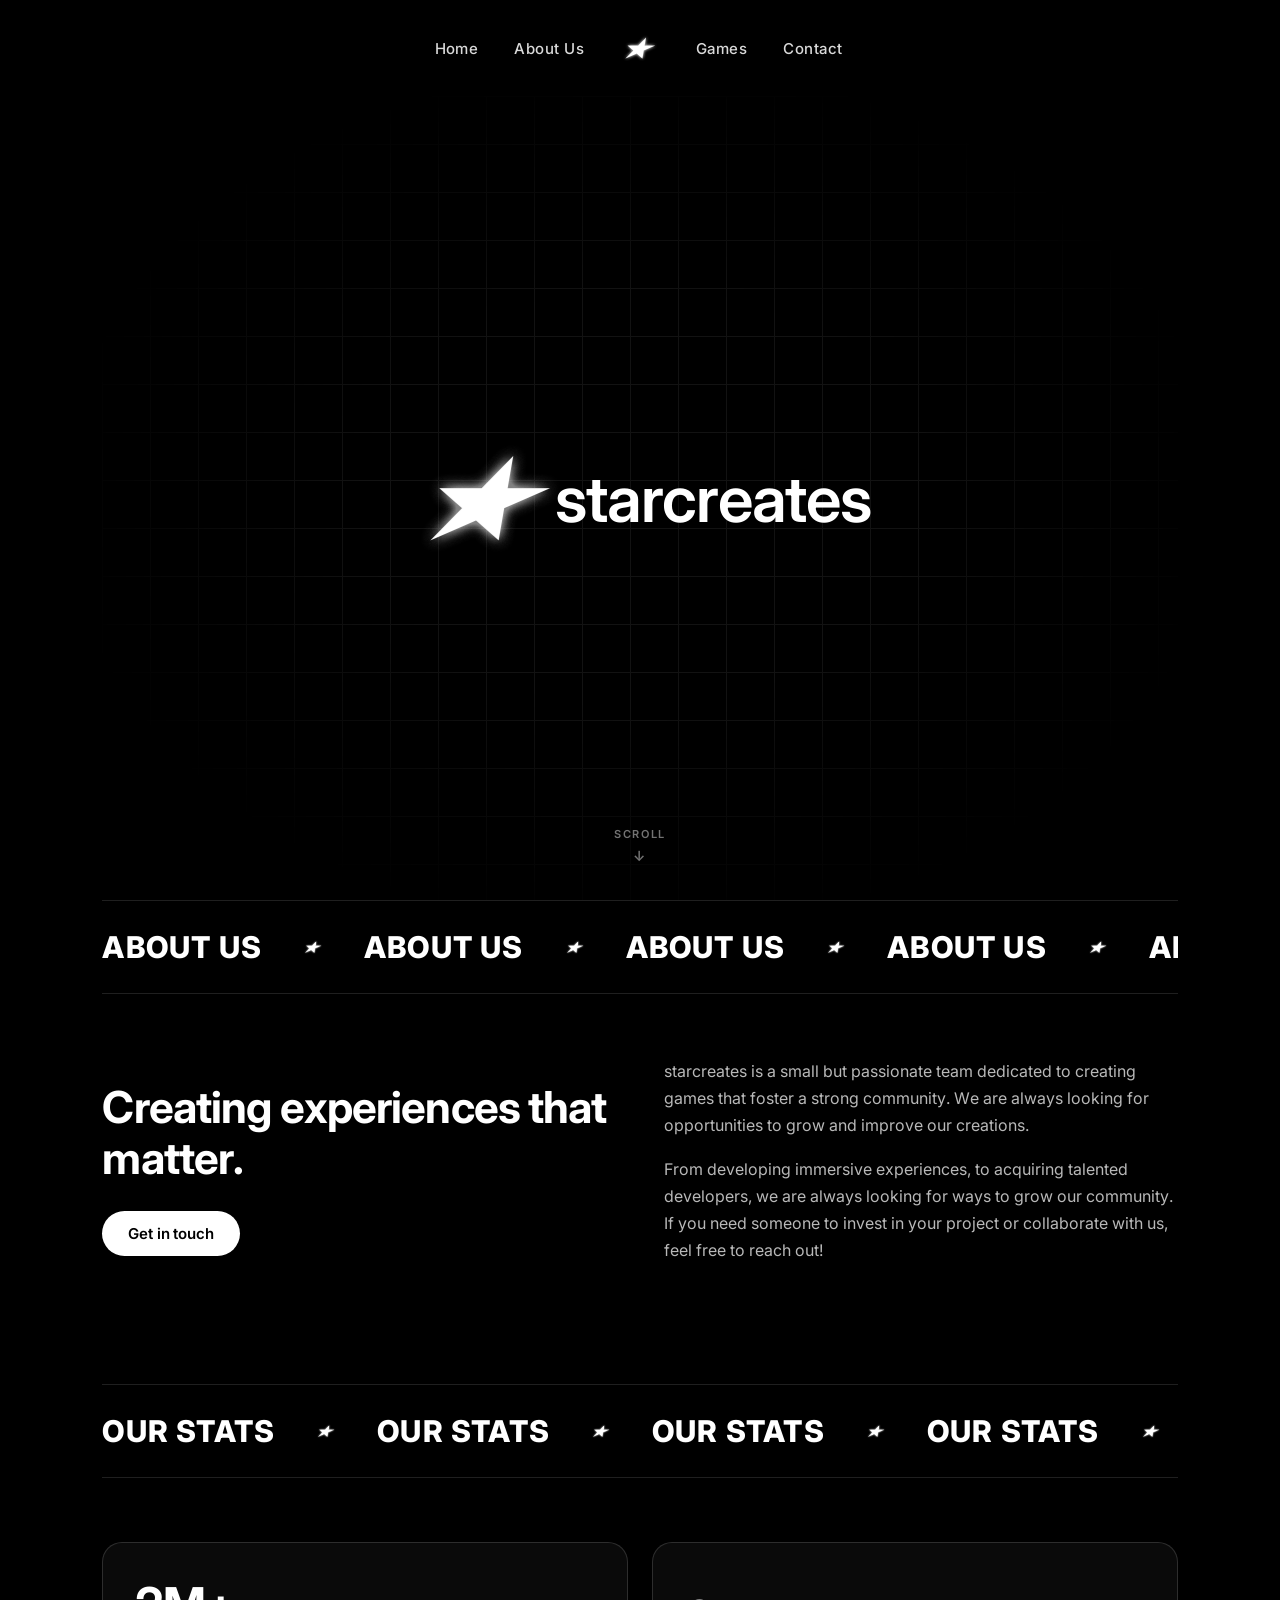
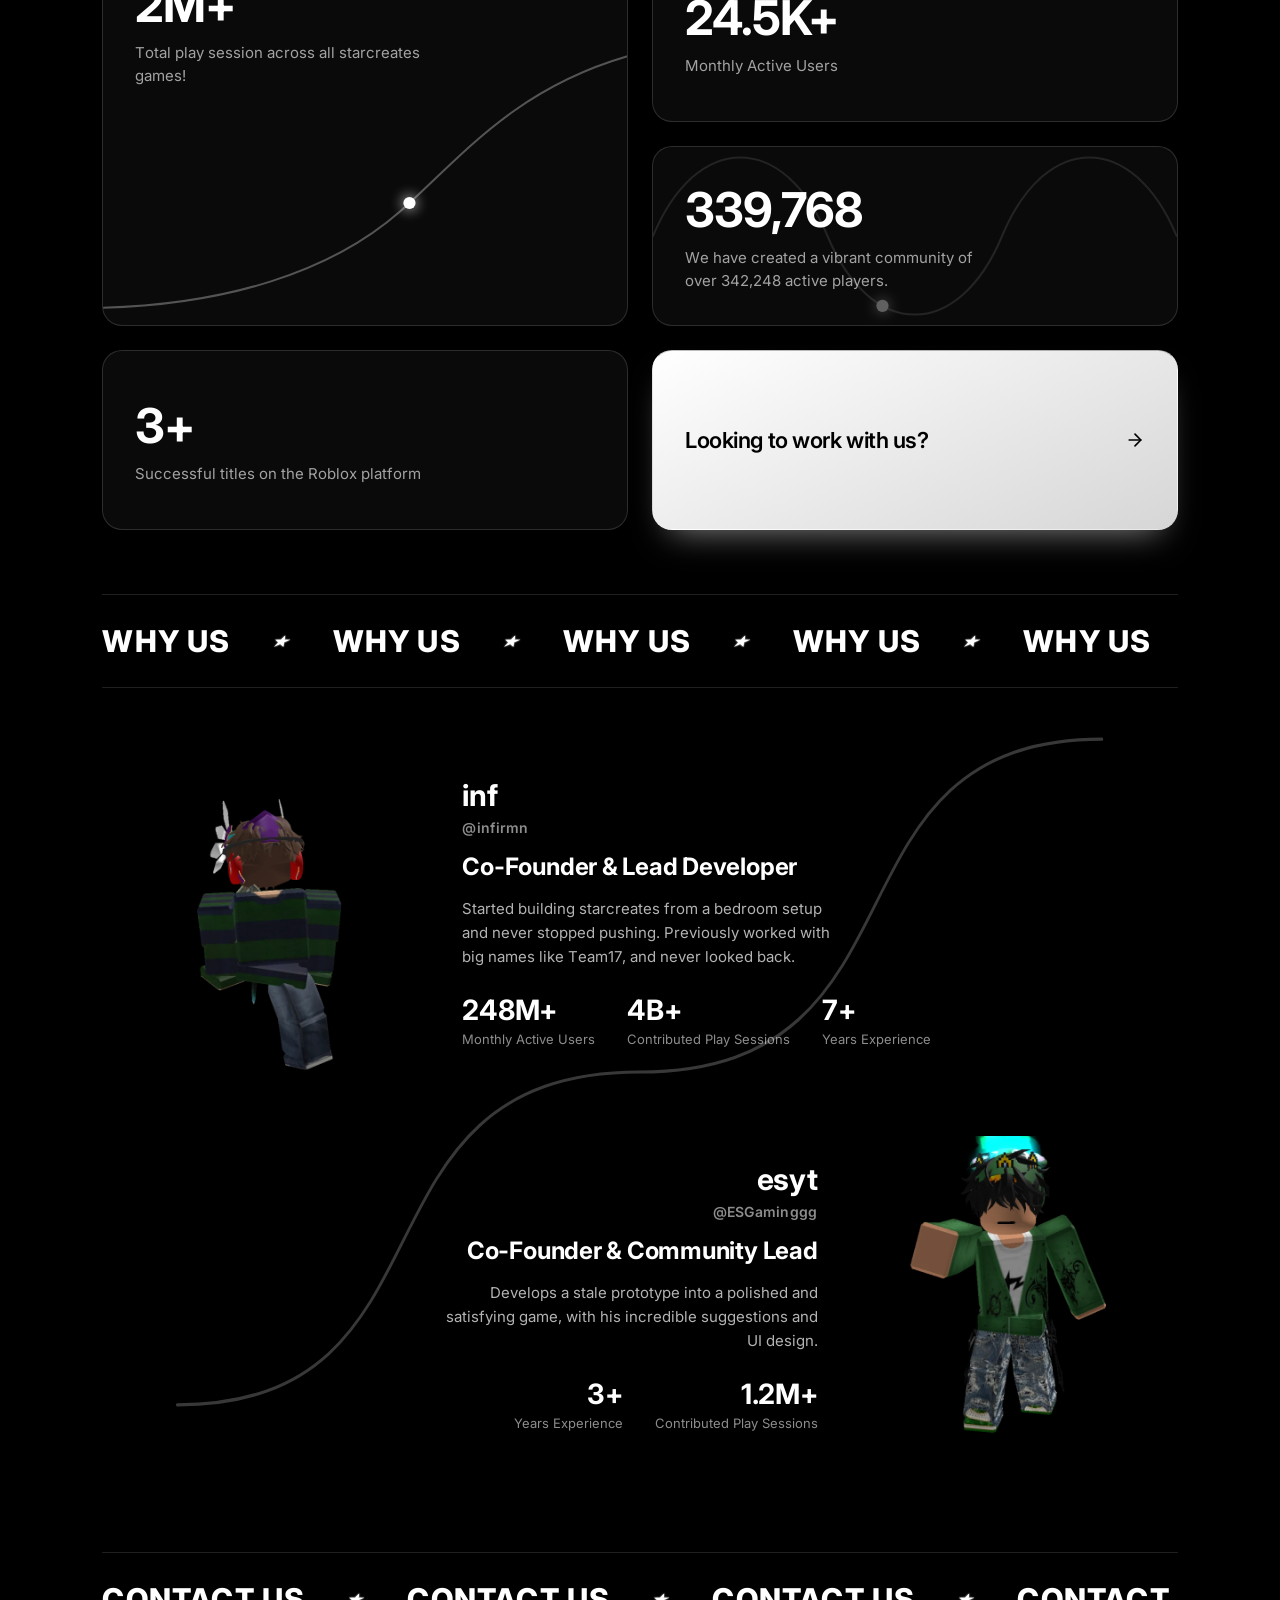
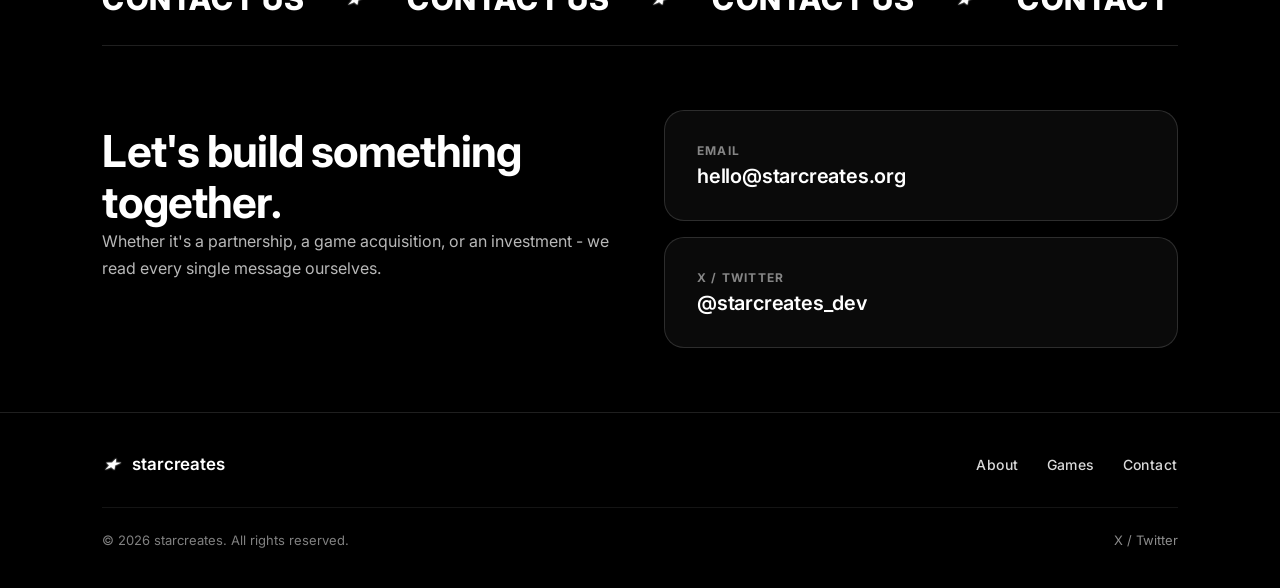
==== index.html @ 07b03e6b "Use clean URLs (/ and /games) instead of .html links All internal links now point at /, /games, /#ab" ====
<!DOCTYPE html>
<html lang="en">
<head>
  <meta charset="UTF-8">
  <meta name="viewport" content="width=device-width, initial-scale=1.0">
  <title>starcreates</title>
  <link rel="icon" type="image/png" href="icons/logo.png">
  <link rel="preconnect" href="https://fonts.googleapis.com">
  <link rel="preconnect" href="https://fonts.gstatic.com" crossorigin>
  <link href="https://fonts.googleapis.com/css2?family=Inter:wght@300;400;500;600;700&display=swap" rel="stylesheet">
  <link rel="stylesheet" href="css/style.css">
</head>
<body>

  <div id="loader">
    <img src="icons/logo.png" alt="" class="loader-logo">
  </div>

  <header class="site-header">
    <nav class="nav">
      <div class="nav-group nav-group-left">
        <a href="#" class="nav-link">Home</a>
        <a href="#about" class="nav-link">About Us</a>
      </div>
      <a href="#" class="nav-logo"><img src="icons/logo.png" alt="Logo"></a>
      <div class="nav-group nav-group-right">
        <a href="/games" class="nav-link">Games</a>
        <a href="#contact" class="nav-link">Contact</a>
      </div>
    </nav>
  </header>

  <main id="content">
    <section class="hero" id="hero">
      <div class="hero-brand" id="heroBrand">
        <img src="icons/logo.png" alt="" class="hero-icon" id="heroIcon">
        <span class="hero-text" id="heroText" data-text="star creates"></span>
      </div>

      <div class="scroll-cue" id="scrollCue" aria-hidden="true">
        <span class="scroll-cue-text">Scroll</span>
        <span class="scroll-cue-arrow">&darr;</span>
      </div>
    </section>

    <section class="about" id="about">
      <div class="stats-banner" aria-hidden="true">
        <div class="stats-banner-track">
          <div class="stats-banner-set">
            <span class="stats-banner-item">ABOUT US</span>
            <img class="stats-banner-star" src="icons/logo.png" alt="">
            <span class="stats-banner-item">ABOUT US</span>
            <img class="stats-banner-star" src="icons/logo.png" alt="">
            <span class="stats-banner-item">ABOUT US</span>
            <img class="stats-banner-star" src="icons/logo.png" alt="">
            <span class="stats-banner-item">ABOUT US</span>
            <img class="stats-banner-star" src="icons/logo.png" alt="">
          </div>
          <div class="stats-banner-set">
            <span class="stats-banner-item">ABOUT US</span>
            <img class="stats-banner-star" src="icons/logo.png" alt="">
            <span class="stats-banner-item">ABOUT US</span>
            <img class="stats-banner-star" src="icons/logo.png" alt="">
            <span class="stats-banner-item">ABOUT US</span>
            <img class="stats-banner-star" src="icons/logo.png" alt="">
            <span class="stats-banner-item">ABOUT US</span>
            <img class="stats-banner-star" src="icons/logo.png" alt="">
          </div>
        </div>
      </div>

      <div class="about-grid">
        <div class="about-heading">
          <h2 class="about-title reveal-text">Creating experiences that matter.</h2>
          <a href="#contact" class="about-cta">Get in touch</a>
        </div>
        <div class="about-body">
          <p class="about-text reveal-text">starcreates is a small but passionate team dedicated to creating games that foster a strong community. We are always looking for opportunities to grow and improve our creations.</p>
          <p class="about-text reveal-text">From developing immersive experiences, to acquiring talented developers, we are always looking for ways to grow our community. If you need someone to invest in your project or collaborate with us, feel free to reach out!</p>
        </div>
      </div>
    </section>

    <div class="stats-section">
      <section class="stats-banner" aria-hidden="true">
        <div class="stats-banner-track">
          <div class="stats-banner-set">
            <span class="stats-banner-item">OUR STATS</span>
            <img class="stats-banner-star" src="icons/logo.png" alt="">
            <span class="stats-banner-item">OUR STATS</span>
            <img class="stats-banner-star" src="icons/logo.png" alt="">
            <span class="stats-banner-item">OUR STATS</span>
            <img class="stats-banner-star" src="icons/logo.png" alt="">
            <span class="stats-banner-item">OUR STATS</span>
            <img class="stats-banner-star" src="icons/logo.png" alt="">
          </div>
          <div class="stats-banner-set">
            <span class="stats-banner-item">OUR STATS</span>
            <img class="stats-banner-star" src="icons/logo.png" alt="">
            <span class="stats-banner-item">OUR STATS</span>
            <img class="stats-banner-star" src="icons/logo.png" alt="">
            <span class="stats-banner-item">OUR STATS</span>
            <img class="stats-banner-star" src="icons/logo.png" alt="">
            <span class="stats-banner-item">OUR STATS</span>
            <img class="stats-banner-star" src="icons/logo.png" alt="">
          </div>
        </div>
      </section>

      <section class="stats-layout">
        <div class="stat-card stat-card--square">
          <div class="stat-card-content">
            <div class="stat-card-value" data-count="2" data-suffix="M+">0M+</div>
            <p class="stat-card-desc reveal-text">Total play session across all starcreates games!</p>
          </div>
          <svg class="stat-card-graph" viewBox="0 0 300 160">
            <path id="expPath" d="M0,150 C70,148 130,130 170,95 C205,64 235,25 300,6" />
            <circle r="3.5" class="stat-card-dot">
              <animateMotion dur="4.5s" repeatCount="indefinite">
                <mpath href="#expPath"></mpath>
              </animateMotion>
            </circle>
          </svg>
        </div>

        <div class="stat-card stat-card--long stat-card--slot-3a">
          <div class="stat-card-value" data-count="24.5" data-decimals="1" data-suffix="K+">0K+</div>
          <p class="stat-card-desc reveal-text">Monthly Active Users</p>
        </div>

        <div class="stat-card stat-card--long stat-card--graph-long stat-card--slot-3b">
          <div class="stat-card-content">
            <div class="stat-card-value" data-count="342248">0</div>
            <p class="stat-card-desc reveal-text">We have created a vibrant community of over 342,248 active players.</p>
          </div>
          <svg class="stat-card-graph" viewBox="0 0 300 160" preserveAspectRatio="xMidYMid slice">
            <path id="flucPath" d="M0,80 C25,20 75,20 100,80 C125,140 175,140 200,80 C225,20 275,20 300,80" />
            <circle r="3.5" class="stat-card-dot">
              <animateMotion dur="5.5s" repeatCount="indefinite">
                <mpath href="#flucPath"></mpath>
              </animateMotion>
            </circle>
          </svg>
        </div>

        <div class="stat-card stat-card--long stat-card--fill">
          <div class="stat-card-value" data-count="3" data-suffix="+">0+</div>
          <p class="stat-card-desc reveal-text">Successful titles on the Roblox platform</p>
        </div>

        <a href="#contact" class="stat-card stat-card--long stat-card--cta">
          <span class="stat-card-value reveal-text">Looking to work with us?</span>
          <span class="cta-arrow-wrap" aria-hidden="true">
            <svg class="cta-arrow" viewBox="0 0 24 24" fill="none" stroke="currentColor" stroke-width="2" stroke-linecap="round" stroke-linejoin="round">
              <line x1="5" y1="12" x2="19" y2="12"></line>
              <polyline points="12 5 19 12 12 19"></polyline>
            </svg>
          </span>
        </a>
      </section>
    </div>

    <section class="why-us" id="why-us">
      <div class="stats-banner" aria-hidden="true">
        <div class="stats-banner-track">
          <div class="stats-banner-set">
            <span class="stats-banner-item">WHY US</span>
            <img class="stats-banner-star" src="icons/logo.png" alt="">
            <span class="stats-banner-item">WHY US</span>
            <img class="stats-banner-star" src="icons/logo.png" alt="">
            <span class="stats-banner-item">WHY US</span>
            <img class="stats-banner-star" src="icons/logo.png" alt="">
            <span class="stats-banner-item">WHY US</span>
            <img class="stats-banner-star" src="icons/logo.png" alt="">
          </div>
          <div class="stats-banner-set">
            <span class="stats-banner-item">WHY US</span>
            <img class="stats-banner-star" src="icons/logo.png" alt="">
            <span class="stats-banner-item">WHY US</span>
            <img class="stats-banner-star" src="icons/logo.png" alt="">
            <span class="stats-banner-item">WHY US</span>
            <img class="stats-banner-star" src="icons/logo.png" alt="">
            <span class="stats-banner-item">WHY US</span>
            <img class="stats-banner-star" src="icons/logo.png" alt="">
          </div>
        </div>
      </div>

      <div class="founders-grid">
        <svg class="why-us-line" viewBox="0 0 1000 600" preserveAspectRatio="none" aria-hidden="true">
          <path
            id="whyUsLinePath"
            pathLength="1"
            d="M 70 560 C 340 560, 220 300, 500 300 C 780 300, 660 40, 930 40"
          />
        </svg>

        <div class="founder-card">
          <div class="founder-avatar"><img src="avatars/inf.png" alt="@infirmn"></div>
          <div class="founder-content">
            <span class="founder-name">inf</span>
            <span class="founder-handle">@infirmn</span>
            <h3 class="founder-role reveal-text">Co-Founder &amp; Lead Developer</h3>
            <p class="founder-bio reveal-text">Started building starcreates from a bedroom setup and never stopped pushing. Previously worked with big names like Team17, and never looked back.</p>
            <div class="founder-stats">
              <div class="founder-stat">
                <div class="founder-stat-value" data-count="250" data-suffix="M+">0M+</div>
                <span class="founder-stat-label">Monthly Active Users</span>
              </div>
              <div class="founder-stat">
                <div class="founder-stat-value" data-count="4" data-start="0.5" data-decimals="1" data-suffix="B+">0.5B+</div>
                <span class="founder-stat-label">Contributed Play Sessions</span>
              </div>
                            <div class="founder-stat">
                <div class="founder-stat-value" data-count="7" data-suffix="+">0+</div>
                <span class="founder-stat-label">Years Experience</span>
              </div>
            </div>
          </div>
        </div>

        <div class="founder-card founder-card--right">
          <div class="founder-avatar"><img src="avatars/esyt.png" alt="@esyt"></div>
          <div class="founder-content">
            <span class="founder-name">esyt</span>
            <span class="founder-handle">@ESGaminggg</span>
            <h3 class="founder-role reveal-text">Co-Founder &amp; Community Lead</h3>
            <p class="founder-bio reveal-text">Develops a stale prototype into a polished and satisfying game, with his incredible suggestions and UI design.</p>
            <div class="founder-stats">
              <div class="founder-stat">
                <div class="founder-stat-value" data-count="3" data-suffix="+">0+</div>
                <span class="founder-stat-label">Years Experience</span>
              </div>
              <div class="founder-stat">
                <div class="founder-stat-value" data-count="1.2" data-decimals="1" data-suffix="M+">0M+</div>
                <span class="founder-stat-label">Contributed Play Sessions</span>
              </div>
            </div>
          </div>
        </div>
      </div>
    </section>

    <section class="contact" id="contact">
      <div class="stats-banner" aria-hidden="true">
        <div class="stats-banner-track">
          <div class="stats-banner-set">
            <span class="stats-banner-item">CONTACT US</span>
            <img class="stats-banner-star" src="icons/logo.png" alt="">
            <span class="stats-banner-item">CONTACT US</span>
            <img class="stats-banner-star" src="icons/logo.png" alt="">
            <span class="stats-banner-item">CONTACT US</span>
            <img class="stats-banner-star" src="icons/logo.png" alt="">
            <span class="stats-banner-item">CONTACT US</span>
            <img class="stats-banner-star" src="icons/logo.png" alt="">
          </div>
          <div class="stats-banner-set">
            <span class="stats-banner-item">CONTACT US</span>
            <img class="stats-banner-star" src="icons/logo.png" alt="">
            <span class="stats-banner-item">CONTACT US</span>
            <img class="stats-banner-star" src="icons/logo.png" alt="">
            <span class="stats-banner-item">CONTACT US</span>
            <img class="stats-banner-star" src="icons/logo.png" alt="">
            <span class="stats-banner-item">CONTACT US</span>
            <img class="stats-banner-star" src="icons/logo.png" alt="">
          </div>
        </div>
      </div>

      <div class="contact-grid">
        <div class="about-heading">
          <h2 class="about-title reveal-text">Let's build something together.</h2>
          <p class="about-text reveal-text">Whether it's a partnership, a game acquisition, or an investment - we read every single message ourselves.</p>
        </div>

        <div class="contact-links">
          <a href="mailto:hello@starcreates.org" class="stat-card contact-link">
            <span class="contact-link-label">Email</span>
            <span class="contact-link-value">hello@starcreates.org</span>
          </a>

          <a href="https://x.com/starcreates_dev" target="_blank" rel="noopener" class="stat-card contact-link">
            <span class="contact-link-label">X / Twitter</span>
            <span class="contact-link-value">@starcreates_dev</span>
          </a>
        </div>
      </div>
    </section>
  </main>

  <footer class="site-footer">
    <div class="footer-top">
      <a href="#" class="footer-brand">
        <img src="icons/logo.png" alt="" class="footer-logo">
        <span>starcreates</span>
      </a>

      <nav class="footer-nav">
        <a href="#about" class="nav-link">About</a>
        <a href="/games" class="nav-link">Games</a>
        <a href="#contact" class="nav-link">Contact</a>
      </nav>
    </div>

    <div class="footer-bottom">
      <span class="footer-copy">&copy; 2026 starcreates. All rights reserved.</span>
      <div class="footer-social">
        <a href="https://x.com/starcreates_dev" target="_blank" rel="noopener">X / Twitter</a>
      </div>
    </div>
  </footer>

  <script src="js/main.js"></script>
</body>
</html>
---- css/style.css ----
:root {
  --bg: #000000;
  --fg: #ffffff;
  --nav-invert: 0;
  --header-h: 96px;
}

* {
  margin: 0;
  padding: 0;
  box-sizing: border-box;
}

html, body {
  min-height: 100%;
  background: var(--bg);
  scrollbar-width: none;
  -ms-overflow-style: none;
}

html::-webkit-scrollbar,
body::-webkit-scrollbar {
  display: none;
}

body {
  overflow-x: hidden;
  font-family: 'Inter', -apple-system, BlinkMacSystemFont, 'Segoe UI', sans-serif;
  color: var(--fg);
  background: var(--bg);
}

/* ---------- Loader ---------- */

#loader {
  position: fixed;
  inset: 0;
  display: flex;
  align-items: center;
  justify-content: center;
  background: var(--bg);
  z-index: 9999;
}

#loader.loader-hidden {
  pointer-events: none;
}

.loader-logo {
  width: 150px;
  height: 150px;
  object-fit: contain;
  animation: pulse 1.6s ease-in-out infinite;
}

@keyframes pulse {
  0%, 100% {
    transform: scale(0.92);
    opacity: 0.6;
  }
  50% {
    transform: scale(1.05);
    opacity: 1;
  }
}

/* ---------- Layout ---------- */

.site-header,
#content,
.site-footer {
  width: 100%;
  max-width: 1400px;
  margin: 0 auto;
  padding-left: clamp(24px, 8vw, 140px);
  padding-right: clamp(24px, 8vw, 140px);
}

/* ---------- Nav ---------- */

.site-header {
  position: sticky;
  top: 0;
  z-index: 100;
  background: transparent;
  padding-top: 28px;
  padding-bottom: 28px;
}

.nav {
  display: grid;
  grid-template-columns: 1fr auto 1fr;
  align-items: center;
  gap: 36px;
}

.nav-group {
  display: flex;
  align-items: center;
  gap: 36px;
}

.nav-group-left {
  justify-content: flex-end;
}

.nav-group-right {
  justify-content: flex-start;
}

.nav-link {
  color: var(--fg);
  text-decoration: none;
  font-size: 15px;
  font-weight: 500;
  letter-spacing: 0.03em;
  opacity: 0.85;
  transition: opacity 0.25s ease;
}

.nav-link:hover {
  opacity: 1;
}

.nav-logo {
  display: flex;
  align-items: center;
  justify-content: center;
}

.nav-logo img {
  width: 40px;
  height: 40px;
  object-fit: contain;
  filter: invert(var(--nav-invert));
}

@media (max-width: 640px) {
  .site-header {
    padding-top: 18px;
    padding-bottom: 18px;
  }

  .nav,
  .nav-group {
    gap: 14px;
  }

  .nav-link {
    font-size: 12px;
  }

  .nav-logo img {
    width: 30px;
    height: 30px;
  }
}

/* ---------- Page content ---------- */

#content {
  min-height: 100%;
  background: var(--bg);
  opacity: 0;
  transition: opacity 0.4s ease;
}

#content.content-visible {
  opacity: 1;
}

/* ---------- Hero ---------- */

.hero {
  position: relative;
  height: calc((100vh - var(--header-h)) * var(--hero-scale, 1));
  display: flex;
  align-items: center;
  justify-content: center;
  overflow: hidden;
  text-align: center;
  /* Set once per toggle by JS (which also sets transition-delay to time it
     against the rest of the animation) instead of writing --hero-scale
     every frame — hands the actual smooth interpolation off to the
     browser's native transition engine rather than a JS rAF loop forcing
     a layout recalc ~30 times over the animation. */
  transition: height 480ms cubic-bezier(0.4, 0, 0.2, 1);
}

/* 100vh includes the mobile browser's address bar on many phones, leaving
   the hero taller than what's actually visible. dvh tracks the real
   visible viewport instead — falls back to the 100vh above on browsers
   that don't support it. */
@supports (height: 100dvh) {
  .hero {
    height: calc((100dvh - var(--header-h)) * var(--hero-scale, 1));
  }
}

.hero::before {
  content: "";
  position: absolute;
  inset: 0;
  background-image:
    linear-gradient(to right, var(--fg) 1px, transparent 1px),
    linear-gradient(to bottom, var(--fg) 1px, transparent 1px);
  background-size: 48px 48px;
  opacity: 0.07;
  -webkit-mask-image: radial-gradient(ellipse at center, black 35%, transparent 78%);
  mask-image: radial-gradient(ellipse at center, black 35%, transparent 78%);
  pointer-events: none;
  z-index: 0;
}

.hero-brand {
  position: relative;
  z-index: 1;
  display: flex;
  align-items: center;
}

.hero-icon {
  width: clamp(60px, 16vw, 160px);
  height: clamp(60px, 16vw, 160px);
  object-fit: contain;
  margin-right: -14px;
  will-change: transform, opacity, filter;
}

.hero-text {
  font-size: clamp(26px, 8vw, 64px);
  font-weight: 600;
  letter-spacing: -0.02em;
  text-transform: lowercase;
  white-space: nowrap;
}

.hero-text .letter {
  display: inline-block;
  will-change: opacity, filter;
}

.scroll-cue {
  position: absolute;
  left: 50%;
  bottom: 36px;
  transform: translateX(-50%);
  z-index: 1;
  display: flex;
  flex-direction: column;
  align-items: center;
  gap: 6px;
  color: var(--fg);
  opacity: 0.45;
  font-size: 11px;
  font-weight: 600;
  letter-spacing: 0.14em;
  text-transform: uppercase;
  pointer-events: none;
  transition: opacity 0.4s ease;
}

.scroll-cue--hidden {
  opacity: 0;
}

.scroll-cue-arrow {
  font-size: 14px;
  animation: scroll-cue-bounce 1.8s ease-in-out infinite;
}

@keyframes scroll-cue-bounce {
  0%, 100% {
    transform: translateY(0);
  }
  50% {
    transform: translateY(5px);
  }
}

/* ---------- Stats banner (marquee) ---------- */

.stats-banner {
  overflow: hidden;
  padding: 28px 0;
  border-top: 1px solid color-mix(in srgb, var(--fg) 12%, transparent);
  border-bottom: 1px solid color-mix(in srgb, var(--fg) 12%, transparent);
}

.stats-banner-track {
  display: flex;
  width: max-content;
  animation: marquee 22s linear infinite;
}

.stats-banner-set {
  display: flex;
  align-items: center;
  gap: 40px;
  padding-right: 40px;
}

.stats-banner-item {
  font-size: clamp(20px, 2.6vw, 30px);
  font-weight: 800;
  letter-spacing: 0.04em;
  color: var(--fg);
  white-space: nowrap;
}

.stats-banner-star {
  width: 22px;
  height: 22px;
  object-fit: contain;
  filter: invert(var(--nav-invert));
}

@keyframes marquee {
  from {
    transform: translateX(0);
  }
  to {
    transform: translateX(-50%);
  }
}

/* ---------- Stats grid ---------- */

.stats-layout {
  display: grid;
  grid-template-columns: 1fr 1fr;
  grid-template-rows: repeat(3, minmax(180px, auto));
  gap: 24px;
  padding-top: 64px;
  padding-bottom: 64px;
}

.stat-card--square {
  grid-column: 1;
  grid-row: 1 / span 2;
}

.stat-card--slot-3a {
  grid-column: 2;
  grid-row: 1;
}

.stat-card--slot-3b {
  grid-column: 2;
  grid-row: 2;
}

.stat-card--fill {
  grid-column: 1;
  grid-row: 3;
}

.stat-card--cta {
  grid-column: 2;
  grid-row: 3;
}

.stat-card {
  position: relative;
  overflow: hidden;
  border-radius: 20px;
  border: 1px solid color-mix(in srgb, var(--fg) 14%, transparent);
  background: color-mix(in srgb, var(--fg) 4%, transparent);
  padding: 32px;
}

.stat-card--square {
  min-height: 200px;
  display: flex;
  flex-direction: column;
  justify-content: flex-start;
}

.stat-card--long {
  min-height: 180px;
  display: flex;
  flex-direction: column;
  align-items: flex-start;
  justify-content: center;
  gap: 8px;
}

.stat-card--long .stat-card-content {
  display: flex;
  flex-direction: column;
  align-items: flex-start;
  gap: 8px;
  width: 100%;
}

.stat-card-graph {
  position: absolute;
  left: 0;
  right: 0;
  bottom: 0;
  width: 100%;
  aspect-ratio: 300 / 160;
  pointer-events: none;
}

.stat-card--graph-long .stat-card-graph {
  inset: 0;
  width: 100%;
  height: 100%;
  aspect-ratio: auto;
  opacity: 0.35;
}

.stat-card-graph path {
  fill: none;
  stroke: color-mix(in srgb, var(--fg) 30%, transparent);
  stroke-width: 2;
  stroke-linecap: round;
  stroke-linejoin: round;
  vector-effect: non-scaling-stroke;
}

.stat-card-dot {
  fill: var(--fg);
  filter: drop-shadow(0 0 4px var(--fg));
}

.stat-card-content {
  position: relative;
  z-index: 1;
}

.stat-card-value {
  font-size: clamp(32px, 4vw, 48px);
  font-weight: 700;
  letter-spacing: -0.02em;
  white-space: nowrap;
}

.stat-card--long .stat-card-value {
  flex-shrink: 0;
}

.stat-card-desc {
  font-size: 15px;
  line-height: 1.5;
  color: var(--fg);
  opacity: 0.62;
  max-width: 34ch;
}

.stat-card--square .stat-card-desc {
  margin-top: 8px;
}

/* ---------- CTA ---------- */

.stat-card--cta {
  flex-direction: row;
  align-items: center;
  justify-content: space-between;
  gap: 20px;
  background: linear-gradient(155deg, color-mix(in srgb, var(--fg) 100%, white 6%), color-mix(in srgb, var(--fg) 84%, var(--bg)));
  border-color: transparent;
  border-top: 1px solid color-mix(in srgb, var(--bg) 20%, transparent);
  color: var(--bg);
  text-decoration: none;
  box-shadow: 0 18px 34px -18px color-mix(in srgb, var(--fg) 55%, transparent);
}

.stat-card--cta .stat-card-value {
  font-size: clamp(18px, 1.8vw, 22px);
  font-weight: 600;
  white-space: normal;
}

.cta-arrow-wrap {
  display: flex;
  align-items: center;
  flex-shrink: 0;
}

.cta-arrow {
  width: 20px;
  height: 20px;
  color: var(--bg);
}

/* ---------- About ---------- */

.about {
  padding-bottom: 120px;
}

.about-grid {
  display: grid;
  grid-template-columns: 1fr 1fr;
  gap: 48px;
  align-items: center;
  padding-top: 64px;
}

.section-eyebrow {
  display: inline-block;
  font-size: 13px;
  font-weight: 700;
  letter-spacing: 0.12em;
  text-transform: uppercase;
  opacity: 0.55;
}

/* ---------- Letter-by-letter reveal ---------- */

.reveal-word {
  display: inline-block;
}

.reveal-letter {
  display: inline-block;
  opacity: 0;
  transform: translateY(0.3em);
  transition: opacity 0.45s ease, transform 0.45s ease;
  transition-delay: var(--rd, 0s);
}

.reveal-text.reveal-in .reveal-letter {
  opacity: 1;
  transform: translateY(0);
}

.reveal-text.reveal-in:not(.reveal-done) .reveal-letter {
  will-change: opacity, transform;
}

.about-title {
  margin-top: 16px;
  font-size: clamp(28px, 4vw, 44px);
  font-weight: 700;
  letter-spacing: -0.02em;
  line-height: 1.15;
}

.about-text {
  font-size: 16px;
  line-height: 1.7;
  opacity: 0.72;
  max-width: 52ch;
}

.about-text + .about-text {
  margin-top: 16px;
}

.about-cta {
  display: inline-flex;
  align-items: center;
  margin-top: 28px;
  padding: 13px 26px;
  border-radius: 999px;
  background: var(--fg);
  color: var(--bg);
  text-decoration: none;
  font-size: 15px;
  font-weight: 600;
  letter-spacing: -0.01em;
  opacity: 0;
  translate: 0 10px;
  transition: opacity 0.6s ease 1.2s, translate 0.6s ease 1.2s, transform 0.25s ease, box-shadow 0.3s ease;
}

.about-cta.cta-in {
  opacity: 1;
  translate: 0 0;
}

.about-cta:hover {
  transform: translateY(-1px);
  box-shadow: 0 0 28px color-mix(in srgb, var(--fg) 55%, transparent);
}

/* ---------- Why Us (founders) ---------- */

.why-us {
  padding-bottom: 96px;
}

.founders-grid {
  position: relative;
  display: flex;
  flex-direction: column;
  gap: 64px;
  padding-top: 64px;
}

.why-us-line {
  position: absolute;
  inset: 0;
  width: 100%;
  height: 100%;
  z-index: 0;
  pointer-events: none;
}

.why-us-line path {
  fill: none;
  stroke: color-mix(in srgb, var(--fg) 22%, transparent);
  stroke-width: 2.5;
  stroke-linecap: round;
  stroke-dasharray: 1;
  stroke-dashoffset: 1;
}

.why-us.line-in .why-us-line path {
  transition: stroke-dashoffset 1.8s cubic-bezier(0.65, 0, 0.35, 1);
  stroke-dashoffset: 0;
}

.founder-card {
  position: relative;
  z-index: 1;
  display: flex;
  align-items: center;
  gap: 40px;
}

.founder-card--right {
  flex-direction: row-reverse;
  justify-content: flex-start;
}

.founder-content {
  display: flex;
  flex-direction: column;
  align-items: flex-start;
  gap: 16px;
}

.founder-card--right .founder-content {
  align-items: flex-end;
  text-align: right;
}

.founder-avatar {
  flex-shrink: 0;
  width: clamp(220px, 26vw, 320px);
}

.founder-avatar img {
  display: block;
  width: 100%;
  height: auto;
}

.founder-name {
  font-size: clamp(24px, 2.8vw, 30px);
  font-weight: 700;
  letter-spacing: -0.01em;
}

.founder-name + .founder-handle {
  margin-top: -10px;
}

.founder-handle {
  font-size: 14px;
  font-weight: 600;
  letter-spacing: 0.02em;
  opacity: 0.55;
}

.founder-role {
  font-size: clamp(20px, 2.4vw, 24px);
  font-weight: 700;
  letter-spacing: -0.01em;
}

.founder-bio {
  font-size: 15px;
  line-height: 1.6;
  opacity: 0.7;
  max-width: 42ch;
}

.founder-stats {
  display: flex;
  gap: 32px;
  margin-top: 8px;
}

.founder-card--right .founder-stats {
  justify-content: flex-end;
}

.founder-stat {
  display: flex;
  flex-direction: column;
  gap: 4px;
}

.founder-card--right .founder-stat {
  align-items: flex-end;
}

.founder-stat-value {
  font-size: 28px;
  font-weight: 700;
  letter-spacing: -0.01em;
}

.founder-stat-label {
  font-size: 13px;
  opacity: 0.55;
}

/* ---------- Contact ---------- */

.contact {
  padding-bottom: 64px;
}

.contact-grid {
  display: grid;
  grid-template-columns: 1fr 1fr;
  gap: 48px;
  align-items: start;
  padding-top: 64px;
}

.contact-links {
  display: flex;
  flex-direction: column;
  gap: 16px;
}

.contact-link {
  display: flex;
  flex-direction: column;
  align-items: flex-start;
  gap: 6px;
  color: var(--fg);
  text-decoration: none;
  transition: background 0.25s ease;
}

.contact-link:hover {
  background: color-mix(in srgb, var(--fg) 8%, transparent);
}

.contact-link-label {
  font-size: 12px;
  font-weight: 700;
  letter-spacing: 0.1em;
  text-transform: uppercase;
  opacity: 0.5;
}

.contact-link-value {
  font-size: 20px;
  font-weight: 600;
  letter-spacing: -0.01em;
  overflow-wrap: break-word;
}

/* ---------- Footer ---------- */

.site-footer {
  border-top: 1px solid color-mix(in srgb, var(--fg) 12%, transparent);
  padding-top: 40px;
  padding-bottom: 40px;
}

.footer-top {
  display: flex;
  align-items: center;
  justify-content: space-between;
  gap: 24px;
  flex-wrap: wrap;
}

.footer-brand {
  display: flex;
  align-items: center;
  gap: 8px;
  color: var(--fg);
  text-decoration: none;
  font-size: 17px;
  font-weight: 600;
  letter-spacing: -0.01em;
  text-transform: lowercase;
}

.footer-logo {
  width: 22px;
  height: 22px;
  object-fit: contain;
  filter: invert(var(--nav-invert));
}

.footer-nav {
  display: flex;
  align-items: center;
  gap: 28px;
}

.footer-nav .nav-link {
  font-size: 14px;
}

.footer-bottom {
  display: flex;
  align-items: center;
  justify-content: space-between;
  gap: 24px;
  flex-wrap: wrap;
  margin-top: 32px;
  padding-top: 24px;
  border-top: 1px solid color-mix(in srgb, var(--fg) 8%, transparent);
}

.footer-copy {
  font-size: 13px;
  opacity: 0.5;
}

.footer-social {
  display: flex;
  align-items: center;
  gap: 20px;
}

.footer-social a {
  color: var(--fg);
  text-decoration: none;
  font-size: 13px;
  opacity: 0.55;
  transition: opacity 0.25s ease;
}

.footer-social a:hover {
  opacity: 1;
}

/* ---------- 404 ---------- */

.notfound {
  min-height: 100vh;
  display: flex;
  flex-direction: column;
  align-items: center;
  justify-content: center;
  gap: 8px;
  padding: 24px;
  text-align: center;
}

@supports (min-height: 100dvh) {
  .notfound {
    min-height: 100dvh;
  }
}

.notfound-icon {
  width: 64px;
  height: 64px;
  object-fit: contain;
  margin-bottom: 16px;
  animation: pulse 2.2s ease-in-out infinite;
}

.notfound-code {
  font-size: 15px;
  font-weight: 700;
  letter-spacing: 0.14em;
  opacity: 0.5;
}

.notfound-title {
  margin-top: 8px;
  font-size: clamp(26px, 4vw, 38px);
  font-weight: 700;
  letter-spacing: -0.02em;
  max-width: 20ch;
}

.notfound-text {
  margin-top: 12px;
  font-size: 16px;
  line-height: 1.6;
  opacity: 0.65;
  max-width: 42ch;
}

.notfound-cta {
  display: inline-flex;
  align-items: center;
  margin-top: 28px;
  padding: 13px 26px;
  border-radius: 999px;
  background: var(--fg);
  color: var(--bg);
  text-decoration: none;
  font-size: 15px;
  font-weight: 600;
  letter-spacing: -0.01em;
  transition: opacity 0.25s ease, transform 0.25s ease;
}

.notfound-cta:hover {
  opacity: 0.85;
  transform: translateY(-1px);
}

/* ---------- Page-to-page transition ---------- */

.page-exit {
  position: fixed;
  inset: 0;
  z-index: 10000;
  display: flex;
  align-items: center;
  justify-content: center;
  background: #000;
  opacity: 0;
  transition: opacity 0.38s cubic-bezier(0.4, 0, 0.2, 1);
}

.page-exit.is-active {
  opacity: 1;
}

/* Lands on exactly the loader's star (same size, same spot), so the next
   page's loader picks up seamlessly. */
.page-exit-logo {
  width: 150px;
  height: 150px;
  object-fit: contain;
  transform: scale(0.6);
  opacity: 0;
  filter: blur(6px);
  transition: transform 0.38s cubic-bezier(0.4, 0, 0.2, 1), opacity 0.38s ease, filter 0.38s ease;
}

.page-exit.is-active .page-exit-logo {
  transform: scale(0.92);
  opacity: 0.6;
  filter: blur(0);
}

/* ---------- Games page ---------- */

.nav-link--active {
  opacity: 1;
  text-decoration: underline;
  text-underline-offset: 6px;
  text-decoration-thickness: 1px;
}

.games-intro {
  position: relative;
  display: flex;
  flex-direction: column;
  align-items: center;
  text-align: center;
  padding: 80px 0 64px;
}

/* Same masked grid as the landing hero, behind the page header. */
.games-intro::before {
  content: "";
  position: absolute;
  inset: 0;
  background-image:
    linear-gradient(to right, var(--fg) 1px, transparent 1px),
    linear-gradient(to bottom, var(--fg) 1px, transparent 1px);
  background-size: 48px 48px;
  opacity: 0.07;
  -webkit-mask-image: radial-gradient(ellipse at center, black 25%, transparent 70%);
  mask-image: radial-gradient(ellipse at center, black 25%, transparent 70%);
  pointer-events: none;
}

.games-intro > * {
  position: relative;
}

.games-title {
  font-size: clamp(38px, 5.5vw, 64px);
  font-weight: 700;
  letter-spacing: -0.03em;
  line-height: 1.05;
}

.games-sub {
  margin-top: 16px;
  font-size: 17px;
  line-height: 1.6;
  opacity: 0.65;
  max-width: 46ch;
  text-wrap: balance;
}

.games-totals {
  display: flex;
  margin-top: 40px;
}

.games-total {
  display: flex;
  flex-direction: column;
  align-items: center;
  gap: 4px;
  padding: 0 36px;
}

.games-total + .games-total {
  border-left: 1px solid color-mix(in srgb, var(--fg) 16%, transparent);
}

.games-total-value {
  font-size: clamp(24px, 2.6vw, 32px);
  font-weight: 700;
  letter-spacing: -0.02em;
}

.games-total-label {
  font-size: 13px;
  opacity: 0.55;
}

.games-grid {
  display: grid;
  grid-template-columns: repeat(3, 1fr);
  gap: 24px;
  padding: 24px 0 96px;
}

.game-card {
  position: relative;
  display: block;
  aspect-ratio: 16 / 9;
  overflow: hidden;
  border-radius: 18px;
  border: 1px solid color-mix(in srgb, var(--fg) 12%, transparent);
  background: color-mix(in srgb, var(--fg) 6%, transparent);
  color: #fff;
  text-decoration: none;
  isolation: isolate;
  transition: transform 0.35s cubic-bezier(0.2, 0, 0, 1), box-shadow 0.35s ease;
}

.game-card:hover {
  transform: scale(1.03);
  box-shadow: 0 18px 40px -18px rgba(0, 0, 0, 0.7);
}

.game-thumb,
.game-art {
  position: absolute;
  inset: 0;
  width: 100%;
  height: 100%;
}

.game-thumb {
  object-fit: cover;
}

/* Bottom fade so the title and stats stay readable over any thumbnail. */
.game-card::after {
  content: "";
  position: absolute;
  inset: 0;
  z-index: 1;
  background: linear-gradient(to top, rgba(0, 0, 0, 0.85) 0%, rgba(0, 0, 0, 0.35) 38%, transparent 62%);
  pointer-events: none;
}

.game-overlay {
  position: absolute;
  left: 18px;
  right: 18px;
  bottom: 16px;
  z-index: 2;
}

.game-name {
  font-size: 17px;
  font-weight: 700;
  letter-spacing: -0.01em;
  line-height: 1.25;
  text-shadow: 0 1px 8px rgba(0, 0, 0, 0.4);
}

.game-meta {
  display: flex;
  flex-wrap: wrap;
  gap: 6px 16px;
  margin-top: 6px;
}

.game-meta-item {
  display: inline-flex;
  align-items: center;
  gap: 6px;
  font-size: 13px;
  font-weight: 600;
  opacity: 0.85;
}

.game-info {
  position: absolute;
  right: 14px;
  bottom: 16px;
  z-index: 3;
  display: flex;
  align-items: center;
  justify-content: center;
  width: 30px;
  height: 30px;
  border-radius: 50%;
  background: rgba(0, 0, 0, 0.55);
  border: 1px solid rgba(255, 255, 255, 0.18);
  color: #fff;
  cursor: help;
  outline: none;
}

.game-info svg {
  width: 16px;
  height: 16px;
  fill: none;
  stroke: currentColor;
  stroke-width: 2;
  stroke-linecap: round;
  stroke-linejoin: round;
}

.game-info-tip {
  position: absolute;
  bottom: calc(100% + 8px);
  right: 0;
  padding: 7px 12px;
  border-radius: 10px;
  background: #fff;
  color: #000;
  font-size: 12px;
  font-weight: 600;
  white-space: nowrap;
  opacity: 0;
  transform: translateY(4px);
  pointer-events: none;
  transition: opacity 0.2s ease, transform 0.2s ease;
}

.game-info:hover .game-info-tip,
.game-info:focus-visible .game-info-tip,
.game-info.is-open .game-info-tip {
  opacity: 1;
  transform: translateY(0);
}

.game-info:focus-visible {
  box-shadow: 0 0 0 2px #fff;
}

/* Keep the title/stats clear of the info icon in the bottom right. */
.game-info ~ .game-overlay {
  right: 56px;
}

.game-meta-item svg {
  width: 15px;
  height: 15px;
  fill: none;
  stroke: currentColor;
  stroke-width: 2;
  stroke-linecap: round;
  stroke-linejoin: round;
}






/* Coming soon art: the landing hero's grid and a glowing star. */
.game-art {
  display: flex;
  align-items: center;
  justify-content: center;
  background: #0b0b0b;
}

.game-art::before {
  content: "";
  position: absolute;
  inset: 0;
  background-image:
    linear-gradient(to right, #fff 1px, transparent 1px),
    linear-gradient(to bottom, #fff 1px, transparent 1px);
  background-size: 32px 32px;
  opacity: 0.06;
  -webkit-mask-image: radial-gradient(ellipse at center, black 25%, transparent 75%);
  mask-image: radial-gradient(ellipse at center, black 25%, transparent 75%);
}

.game-art--soon::after {
  content: "";
  position: absolute;
  width: 55%;
  aspect-ratio: 1;
  border-radius: 50%;
  background: radial-gradient(circle, rgba(255, 255, 255, 0.13), transparent 70%);
  animation: pulse 3.2s ease-in-out infinite;
}

.game-soon-star {
  position: relative;
  width: 22%;
  aspect-ratio: 1;
  object-fit: contain;
  margin-bottom: 8%;
  animation: pulse 3.2s ease-in-out infinite;
}



.games-cta {
  display: flex;
  flex-direction: column;
  align-items: center;
  text-align: center;
  padding: 72px 0 120px;
  border-top: 1px solid color-mix(in srgb, var(--fg) 12%, transparent);
}

.games-cta-title {
  font-size: clamp(26px, 3.6vw, 40px);
  font-weight: 700;
  letter-spacing: -0.02em;
  max-width: 24ch;
  text-wrap: balance;
}

.games-cta .notfound-cta {
  margin-top: 24px;
}

@media (max-width: 1100px) {
  .games-grid {
    grid-template-columns: repeat(2, 1fr);
  }
}

@media (max-width: 800px) {
  .stat-card,
  .contact-link {
    padding: 24px;
  }

  .stats-layout {
    display: flex;
    flex-direction: column;
  }

  .stat-card--square {
    min-height: 200px;
  }

  .stat-card--long {
    flex-direction: column;
    align-items: flex-start;
    justify-content: flex-end;
  }

  .stat-card--long .stat-card-content {
    flex-direction: column;
    align-items: flex-start;
    gap: 8px;
  }

  .about-grid {
    grid-template-columns: 1fr;
    gap: 24px;
  }

  .founders-grid {
    gap: 48px;
  }

  /* The connecting line's path is drawn for the wide desktop layout (a
     shallow curve from one side to the other); stretched non-uniformly
     into a narrow, tall mobile column it turns into a steep, jarring
     diagonal slash across the content, so it's not worth keeping here. */
  .why-us-line {
    display: none;
  }

  .founder-card,
  .founder-card--right {
    flex-direction: column;
    align-items: flex-start;
  }

  .founder-card--right .founder-content {
    align-items: flex-start;
    text-align: left;
  }

  .founder-stats {
    flex-wrap: wrap;
    row-gap: 20px;
  }

  .founder-card--right .founder-stats,
  .founder-card--right .founder-stat {
    justify-content: flex-start;
    align-items: flex-start;
  }

  .founder-avatar {
    width: clamp(180px, 55vw, 260px);
  }

  .contact-grid {
    grid-template-columns: 1fr;
    gap: 24px;
  }

  .footer-top,
  .footer-bottom {
    flex-direction: column;
    align-items: flex-start;
  }

  .games-intro {
    padding: 56px 0 40px;
  }

  .games-total {
    padding: 0 18px;
  }

  .games-grid {
    grid-template-columns: 1fr;
    gap: 16px;
    padding: 16px 0 64px;
  }

  .games-cta {
    padding: 56px 0 80px;
  }
}
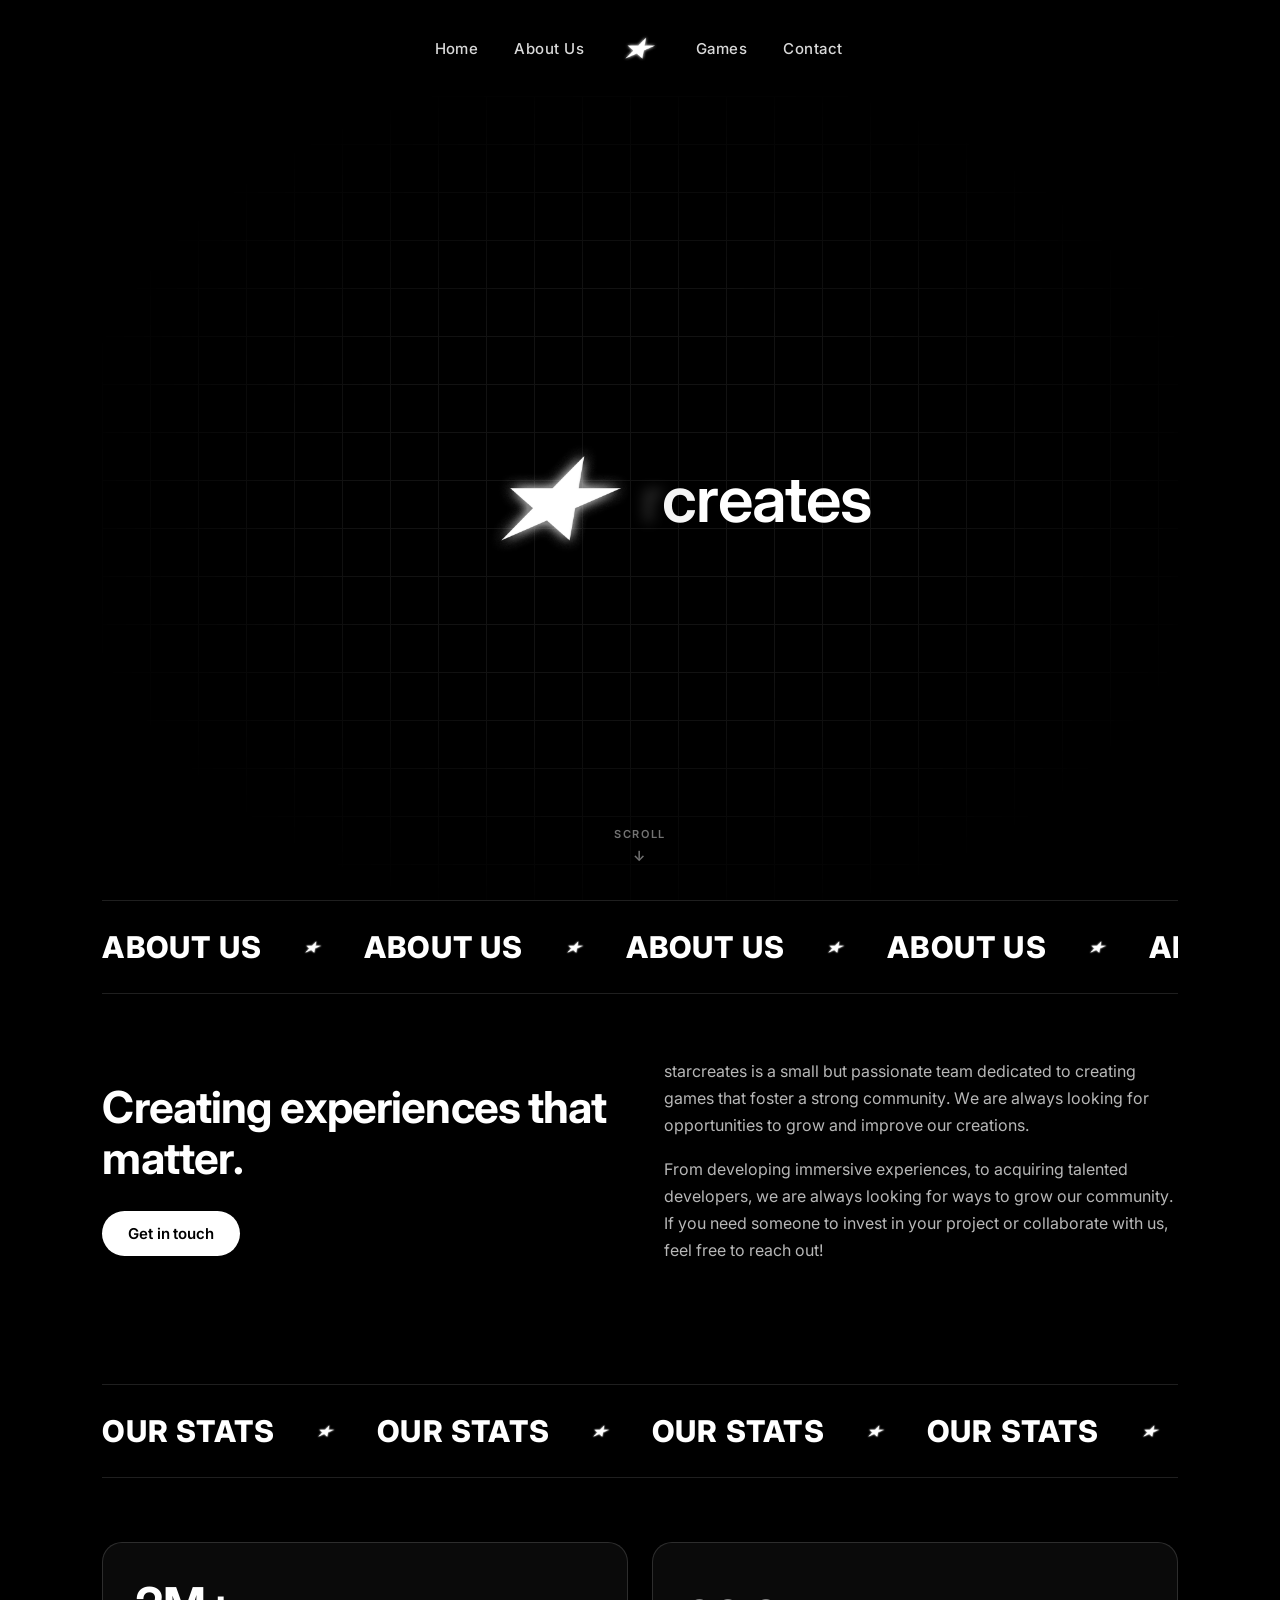
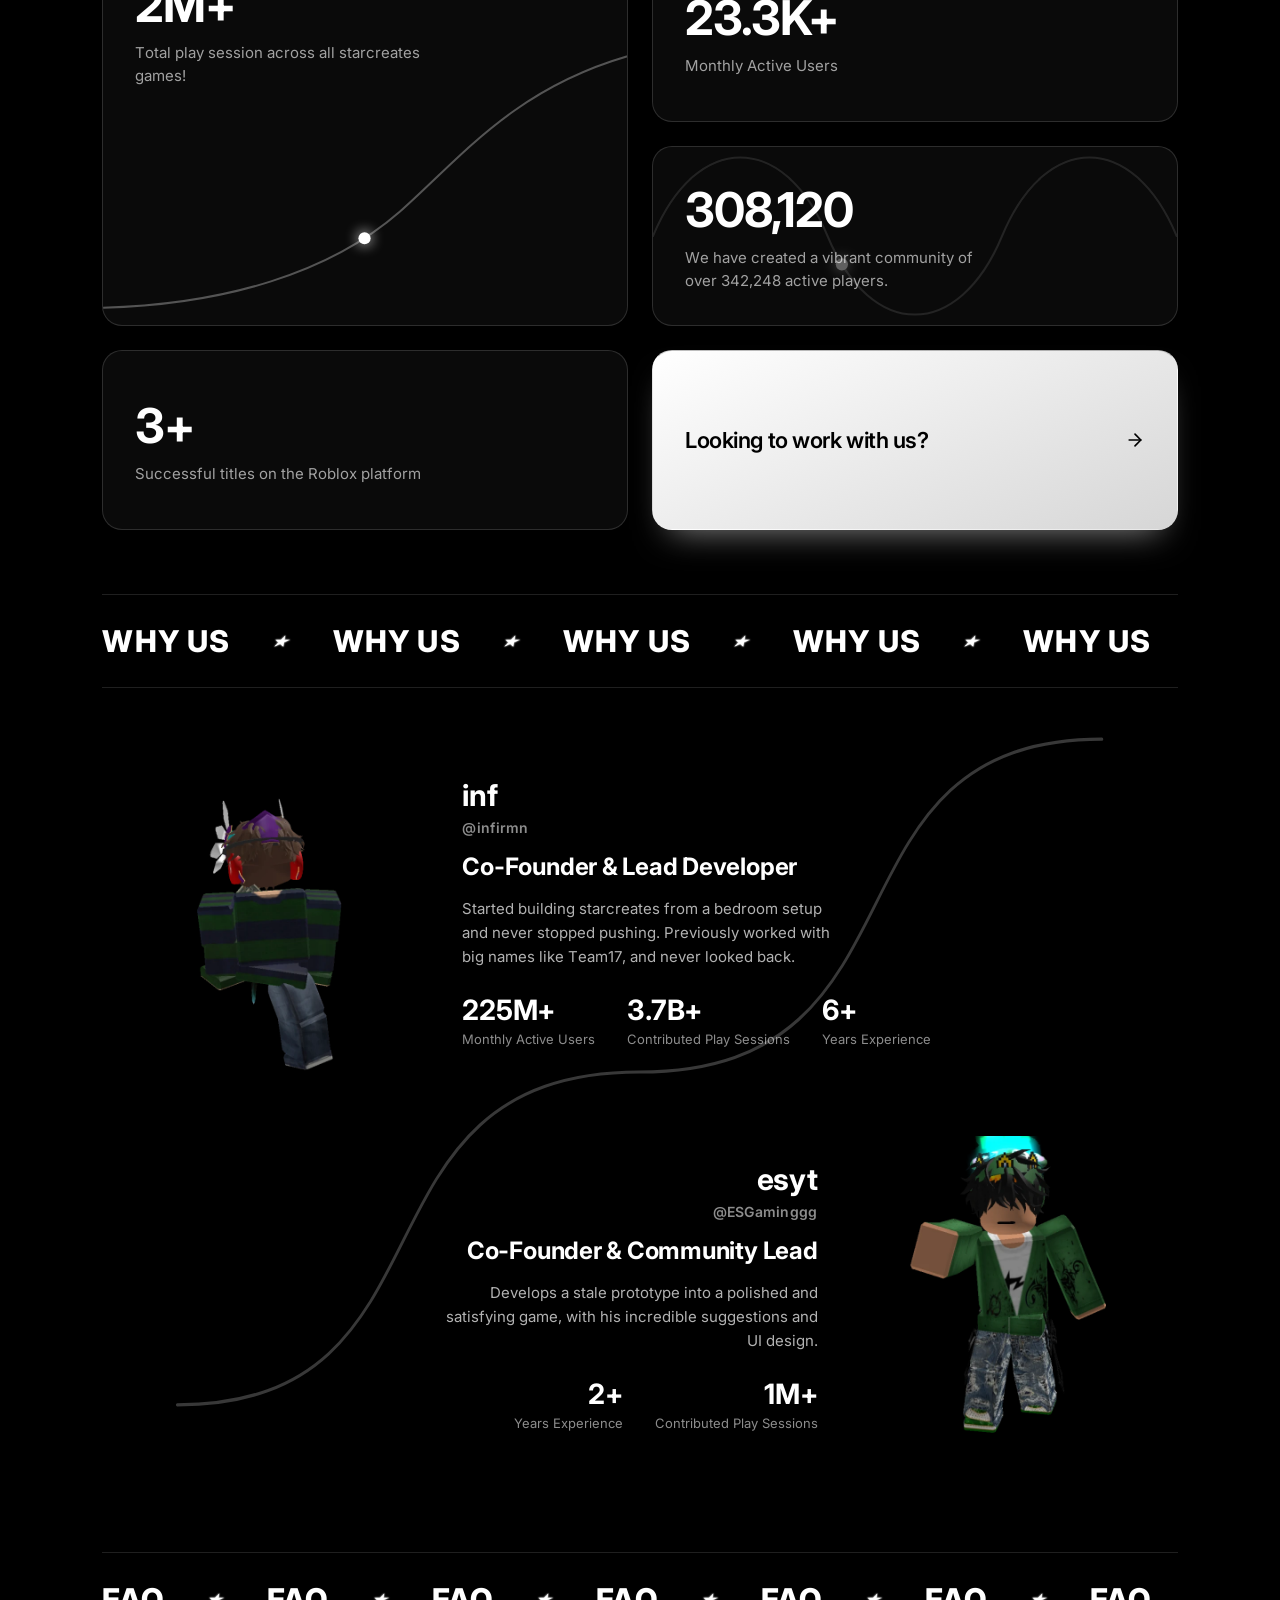
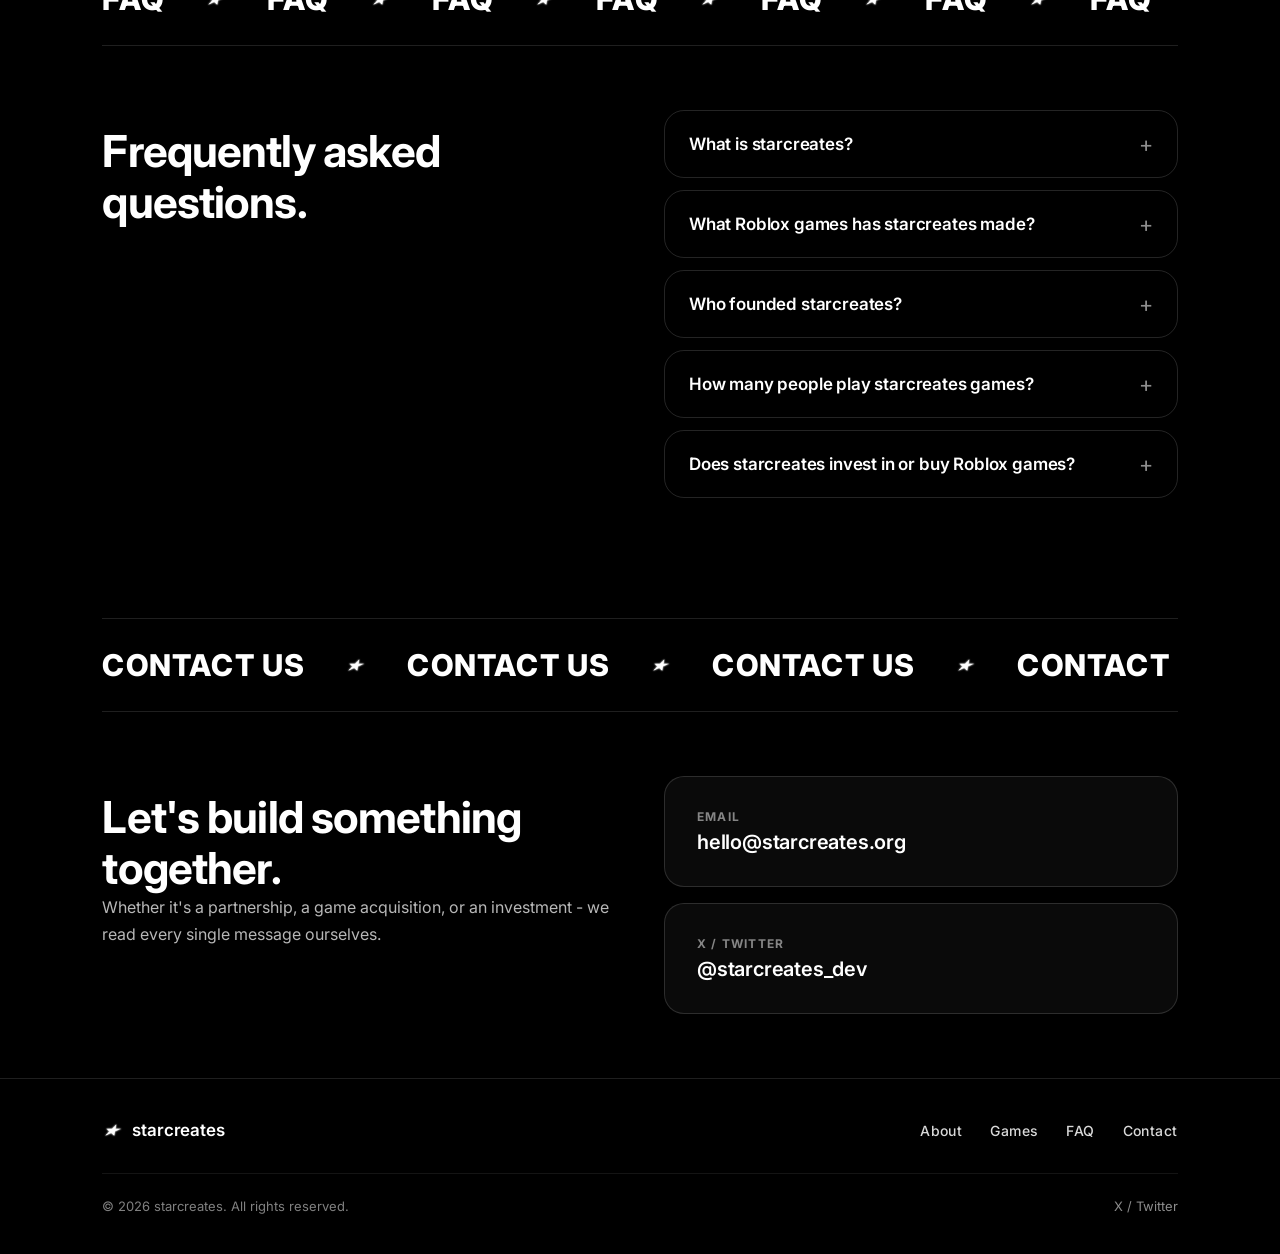
==== commit e890b9ab: "Add SEO: meta tags, structured data, FAQ, sitemap and robots - Titles, descriptions, canonical URLs," ====
--- a/index.html
+++ b/index.html
@@ -3,17 +3,136 @@
 <head>
   <meta charset="UTF-8">
   <meta name="viewport" content="width=device-width, initial-scale=1.0">
-  <title>starcreates</title>
-  <link rel="icon" type="image/png" href="icons/logo.png">
+  <title>starcreates – Independent Roblox Game Studio</title>
+  <meta name="description" content="starcreates is an independent Roblox game studio behind Build or Die and +1 ASMR Keyboard Destruction, with 2M+ play sessions. We partner with, invest in and acquire Roblox games.">
+  <meta name="robots" content="index, follow, max-image-preview:large, max-snippet:-1">
+  <link rel="canonical" href="https://starcreates.org/">
+  <meta name="theme-color" content="#000000">
+
+  <meta property="og:type" content="website">
+  <meta property="og:site_name" content="starcreates">
+  <meta property="og:title" content="starcreates – Independent Roblox Game Studio">
+  <meta property="og:description" content="The Roblox studio behind Build or Die and +1 ASMR Keyboard Destruction. 2M+ play sessions and counting.">
+  <meta property="og:url" content="https://starcreates.org/">
+  <meta property="og:image" content="https://starcreates.org/icons/og-image.png">
+  <meta property="og:image:width" content="1200">
+  <meta property="og:image:height" content="630">
+  <meta property="og:image:alt" content="starcreates star logo">
+  <meta property="og:locale" content="en_GB">
+  <meta name="twitter:card" content="summary_large_image">
+  <meta name="twitter:site" content="@starcreates_dev">
+  <meta name="twitter:title" content="starcreates – Independent Roblox Game Studio">
+  <meta name="twitter:description" content="The Roblox studio behind Build or Die and +1 ASMR Keyboard Destruction. 2M+ play sessions and counting.">
+  <meta name="twitter:image" content="https://starcreates.org/icons/og-image.png">
+
+  <link rel="icon" type="image/png" sizes="48x48" href="icons/favicon-48.png">
+  <link rel="icon" type="image/png" sizes="512x512" href="icons/logo-512.png">
+  <link rel="apple-touch-icon" href="icons/apple-touch-icon.png">
+  <link rel="sitemap" type="application/xml" href="/sitemap.xml">
   <link rel="preconnect" href="https://fonts.googleapis.com">
   <link rel="preconnect" href="https://fonts.gstatic.com" crossorigin>
   <link href="https://fonts.googleapis.com/css2?family=Inter:wght@300;400;500;600;700&display=swap" rel="stylesheet">
   <link rel="stylesheet" href="css/style.css">
+  <noscript><style>#loader{display:none}#content{opacity:1}</style></noscript>
+
+  <script type="application/ld+json">
+  {
+    "@context": "https://schema.org",
+    "@graph": [
+      {
+        "@type": "Organization",
+        "@id": "https://starcreates.org/#organization",
+        "name": "starcreates",
+        "alternateName": "star creates",
+        "url": "https://starcreates.org/",
+        "logo": {
+          "@type": "ImageObject",
+          "url": "https://starcreates.org/icons/logo-512.png",
+          "width": 512,
+          "height": 512
+        },
+        "image": "https://starcreates.org/icons/og-image.png",
+        "description": "starcreates is an independent Roblox game studio that builds community-first games, including Build or Die and +1 ASMR Keyboard Destruction. The studio also partners with, invests in and acquires Roblox games.",
+        "email": "hello@starcreates.org",
+        "sameAs": ["https://x.com/starcreates_dev"],
+        "knowsAbout": ["Roblox", "Roblox game development", "Game design", "Game acquisition", "Online communities"],
+        "founder": [
+          { "@id": "https://starcreates.org/#inf" },
+          { "@id": "https://starcreates.org/#esyt" }
+        ],
+        "contactPoint": {
+          "@type": "ContactPoint",
+          "contactType": "business inquiries",
+          "email": "hello@starcreates.org",
+          "availableLanguage": "English"
+        }
+      },
+      {
+        "@type": "WebSite",
+        "@id": "https://starcreates.org/#website",
+        "url": "https://starcreates.org/",
+        "name": "starcreates",
+        "description": "Independent Roblox game studio",
+        "publisher": { "@id": "https://starcreates.org/#organization" },
+        "inLanguage": "en"
+      },
+      {
+        "@type": "Person",
+        "@id": "https://starcreates.org/#inf",
+        "name": "inf",
+        "alternateName": "infirmn",
+        "jobTitle": "Co-Founder & Lead Developer",
+        "worksFor": { "@id": "https://starcreates.org/#organization" },
+        "image": "https://starcreates.org/avatars/inf.png"
+      },
+      {
+        "@type": "Person",
+        "@id": "https://starcreates.org/#esyt",
+        "name": "esyt",
+        "alternateName": "ESGaminggg",
+        "jobTitle": "Co-Founder & Community Lead",
+        "worksFor": { "@id": "https://starcreates.org/#organization" },
+        "image": "https://starcreates.org/avatars/esyt.png"
+      },
+      {
+        "@type": "FAQPage",
+        "@id": "https://starcreates.org/#faq",
+        "mainEntity": [
+          {
+            "@type": "Question",
+            "name": "What is starcreates?",
+            "acceptedAnswer": { "@type": "Answer", "text": "starcreates is an independent Roblox game studio founded by inf and esyt. It builds community-first Roblox games and also partners with, invests in and acquires games from other developers." }
+          },
+          {
+            "@type": "Question",
+            "name": "What Roblox games has starcreates made?",
+            "acceptedAnswer": { "@type": "Answer", "text": "starcreates' games include Build or Die, which has over 2 million visits and a peak of 724 concurrent players, and +1 ASMR Keyboard Destruction, which has over 59,800 visits. A new, larger project is currently in development." }
+          },
+          {
+            "@type": "Question",
+            "name": "Who founded starcreates?",
+            "acceptedAnswer": { "@type": "Answer", "text": "starcreates was co-founded by inf (@infirmn), the studio's Lead Developer with over 7 years of experience, and esyt (@ESGaminggg), the Community Lead who focuses on game polish and UI design." }
+          },
+          {
+            "@type": "Question",
+            "name": "How many people play starcreates games?",
+            "acceptedAnswer": { "@type": "Answer", "text": "starcreates games have recorded over 2 million play sessions, more than 342,000 players and around 24,500 monthly active users on Roblox." }
+          },
+          {
+            "@type": "Question",
+            "name": "Does starcreates invest in or buy Roblox games?",
+            "acceptedAnswer": { "@type": "Answer", "text": "Yes. starcreates is open to partnerships, Roblox game acquisitions and investing in promising projects. Developers can get in touch by emailing hello@starcreates.org or messaging @starcreates_dev on X." }
+          }
+        ]
+      }
+    ]
+  }
+  </script>
 </head>
 <body>
 
   <div id="loader">
-    <img src="icons/logo.png" alt="" class="loader-logo">
+    <img src="icons/logo-512.png" alt="" class="loader-logo">
   </div>
 
   <header class="site-header">
@@ -22,7 +141,7 @@
         <a href="#" class="nav-link">Home</a>
         <a href="#about" class="nav-link">About Us</a>
       </div>
-      <a href="#" class="nav-logo"><img src="icons/logo.png" alt="Logo"></a>
+      <a href="#" class="nav-logo"><img src="icons/logo-512.png" alt="starcreates home"></a>
       <div class="nav-group nav-group-right">
         <a href="/games" class="nav-link">Games</a>
         <a href="#contact" class="nav-link">Contact</a>
@@ -32,8 +151,9 @@
 
   <main id="content">
     <section class="hero" id="hero">
-      <div class="hero-brand" id="heroBrand">
-        <img src="icons/logo.png" alt="" class="hero-icon" id="heroIcon">
+      <h1 class="sr-only">starcreates – Independent Roblox Game Studio</h1>
+      <div class="hero-brand" id="heroBrand" aria-hidden="true">
+        <img src="icons/logo-512.png" alt="" class="hero-icon" id="heroIcon">
         <span class="hero-text" id="heroText" data-text="star creates"></span>
       </div>
 
@@ -48,23 +168,23 @@
         <div class="stats-banner-track">
           <div class="stats-banner-set">
             <span class="stats-banner-item">ABOUT US</span>
-            <img class="stats-banner-star" src="icons/logo.png" alt="">
-            <span class="stats-banner-item">ABOUT US</span>
-            <img class="stats-banner-star" src="icons/logo.png" alt="">
-            <span class="stats-banner-item">ABOUT US</span>
-            <img class="stats-banner-star" src="icons/logo.png" alt="">
-            <span class="stats-banner-item">ABOUT US</span>
-            <img class="stats-banner-star" src="icons/logo.png" alt="">
-          </div>
-          <div class="stats-banner-set">
-            <span class="stats-banner-item">ABOUT US</span>
-            <img class="stats-banner-star" src="icons/logo.png" alt="">
-            <span class="stats-banner-item">ABOUT US</span>
-            <img class="stats-banner-star" src="icons/logo.png" alt="">
-            <span class="stats-banner-item">ABOUT US</span>
-            <img class="stats-banner-star" src="icons/logo.png" alt="">
-            <span class="stats-banner-item">ABOUT US</span>
-            <img class="stats-banner-star" src="icons/logo.png" alt="">
+            <img class="stats-banner-star" src="icons/logo-512.png" alt="">
+            <span class="stats-banner-item">ABOUT US</span>
+            <img class="stats-banner-star" src="icons/logo-512.png" alt="">
+            <span class="stats-banner-item">ABOUT US</span>
+            <img class="stats-banner-star" src="icons/logo-512.png" alt="">
+            <span class="stats-banner-item">ABOUT US</span>
+            <img class="stats-banner-star" src="icons/logo-512.png" alt="">
+          </div>
+          <div class="stats-banner-set">
+            <span class="stats-banner-item">ABOUT US</span>
+            <img class="stats-banner-star" src="icons/logo-512.png" alt="">
+            <span class="stats-banner-item">ABOUT US</span>
+            <img class="stats-banner-star" src="icons/logo-512.png" alt="">
+            <span class="stats-banner-item">ABOUT US</span>
+            <img class="stats-banner-star" src="icons/logo-512.png" alt="">
+            <span class="stats-banner-item">ABOUT US</span>
+            <img class="stats-banner-star" src="icons/logo-512.png" alt="">
           </div>
         </div>
       </div>
@@ -86,23 +206,23 @@
         <div class="stats-banner-track">
           <div class="stats-banner-set">
             <span class="stats-banner-item">OUR STATS</span>
-            <img class="stats-banner-star" src="icons/logo.png" alt="">
-            <span class="stats-banner-item">OUR STATS</span>
-            <img class="stats-banner-star" src="icons/logo.png" alt="">
-            <span class="stats-banner-item">OUR STATS</span>
-            <img class="stats-banner-star" src="icons/logo.png" alt="">
-            <span class="stats-banner-item">OUR STATS</span>
-            <img class="stats-banner-star" src="icons/logo.png" alt="">
-          </div>
-          <div class="stats-banner-set">
-            <span class="stats-banner-item">OUR STATS</span>
-            <img class="stats-banner-star" src="icons/logo.png" alt="">
-            <span class="stats-banner-item">OUR STATS</span>
-            <img class="stats-banner-star" src="icons/logo.png" alt="">
-            <span class="stats-banner-item">OUR STATS</span>
-            <img class="stats-banner-star" src="icons/logo.png" alt="">
-            <span class="stats-banner-item">OUR STATS</span>
-            <img class="stats-banner-star" src="icons/logo.png" alt="">
+            <img class="stats-banner-star" src="icons/logo-512.png" alt="">
+            <span class="stats-banner-item">OUR STATS</span>
+            <img class="stats-banner-star" src="icons/logo-512.png" alt="">
+            <span class="stats-banner-item">OUR STATS</span>
+            <img class="stats-banner-star" src="icons/logo-512.png" alt="">
+            <span class="stats-banner-item">OUR STATS</span>
+            <img class="stats-banner-star" src="icons/logo-512.png" alt="">
+          </div>
+          <div class="stats-banner-set">
+            <span class="stats-banner-item">OUR STATS</span>
+            <img class="stats-banner-star" src="icons/logo-512.png" alt="">
+            <span class="stats-banner-item">OUR STATS</span>
+            <img class="stats-banner-star" src="icons/logo-512.png" alt="">
+            <span class="stats-banner-item">OUR STATS</span>
+            <img class="stats-banner-star" src="icons/logo-512.png" alt="">
+            <span class="stats-banner-item">OUR STATS</span>
+            <img class="stats-banner-star" src="icons/logo-512.png" alt="">
           </div>
         </div>
       </section>
@@ -165,23 +285,23 @@
         <div class="stats-banner-track">
           <div class="stats-banner-set">
             <span class="stats-banner-item">WHY US</span>
-            <img class="stats-banner-star" src="icons/logo.png" alt="">
-            <span class="stats-banner-item">WHY US</span>
-            <img class="stats-banner-star" src="icons/logo.png" alt="">
-            <span class="stats-banner-item">WHY US</span>
-            <img class="stats-banner-star" src="icons/logo.png" alt="">
-            <span class="stats-banner-item">WHY US</span>
-            <img class="stats-banner-star" src="icons/logo.png" alt="">
-          </div>
-          <div class="stats-banner-set">
-            <span class="stats-banner-item">WHY US</span>
-            <img class="stats-banner-star" src="icons/logo.png" alt="">
-            <span class="stats-banner-item">WHY US</span>
-            <img class="stats-banner-star" src="icons/logo.png" alt="">
-            <span class="stats-banner-item">WHY US</span>
-            <img class="stats-banner-star" src="icons/logo.png" alt="">
-            <span class="stats-banner-item">WHY US</span>
-            <img class="stats-banner-star" src="icons/logo.png" alt="">
+            <img class="stats-banner-star" src="icons/logo-512.png" alt="">
+            <span class="stats-banner-item">WHY US</span>
+            <img class="stats-banner-star" src="icons/logo-512.png" alt="">
+            <span class="stats-banner-item">WHY US</span>
+            <img class="stats-banner-star" src="icons/logo-512.png" alt="">
+            <span class="stats-banner-item">WHY US</span>
+            <img class="stats-banner-star" src="icons/logo-512.png" alt="">
+          </div>
+          <div class="stats-banner-set">
+            <span class="stats-banner-item">WHY US</span>
+            <img class="stats-banner-star" src="icons/logo-512.png" alt="">
+            <span class="stats-banner-item">WHY US</span>
+            <img class="stats-banner-star" src="icons/logo-512.png" alt="">
+            <span class="stats-banner-item">WHY US</span>
+            <img class="stats-banner-star" src="icons/logo-512.png" alt="">
+            <span class="stats-banner-item">WHY US</span>
+            <img class="stats-banner-star" src="icons/logo-512.png" alt="">
           </div>
         </div>
       </div>
@@ -241,28 +361,83 @@
       </div>
     </section>
 
+    <section class="faq" id="faq">
+      <div class="stats-banner" aria-hidden="true">
+        <div class="stats-banner-track">
+          <div class="stats-banner-set">
+            <span class="stats-banner-item">FAQ</span>
+            <img class="stats-banner-star" src="icons/logo-512.png" alt="">
+            <span class="stats-banner-item">FAQ</span>
+            <img class="stats-banner-star" src="icons/logo-512.png" alt="">
+            <span class="stats-banner-item">FAQ</span>
+            <img class="stats-banner-star" src="icons/logo-512.png" alt="">
+            <span class="stats-banner-item">FAQ</span>
+            <img class="stats-banner-star" src="icons/logo-512.png" alt="">
+          </div>
+          <div class="stats-banner-set">
+            <span class="stats-banner-item">FAQ</span>
+            <img class="stats-banner-star" src="icons/logo-512.png" alt="">
+            <span class="stats-banner-item">FAQ</span>
+            <img class="stats-banner-star" src="icons/logo-512.png" alt="">
+            <span class="stats-banner-item">FAQ</span>
+            <img class="stats-banner-star" src="icons/logo-512.png" alt="">
+            <span class="stats-banner-item">FAQ</span>
+            <img class="stats-banner-star" src="icons/logo-512.png" alt="">
+          </div>
+        </div>
+      </div>
+
+      <div class="faq-grid">
+        <div class="about-heading">
+          <h2 class="about-title reveal-text">Frequently asked questions.</h2>
+        </div>
+        <div class="faq-list">
+          <details class="faq-item">
+            <summary class="faq-question">What is starcreates?</summary>
+            <p class="faq-answer">starcreates is an independent Roblox game studio founded by inf and esyt. We build community-first Roblox games and also partner with, invest in and acquire games from other developers.</p>
+          </details>
+          <details class="faq-item">
+            <summary class="faq-question">What Roblox games has starcreates made?</summary>
+            <p class="faq-answer">Our games include <strong>Build or Die</strong>, with over 2 million visits and a peak of 724 concurrent players, and <a href="https://www.roblox.com/games/87361386694346" target="_blank" rel="noopener"><strong>+1 ASMR Keyboard Destruction</strong></a>, with over 59,800 visits. A new, larger project is currently in development. <a href="/games">See all our games</a>.</p>
+          </details>
+          <details class="faq-item">
+            <summary class="faq-question">Who founded starcreates?</summary>
+            <p class="faq-answer">starcreates was co-founded by inf (@infirmn), our Lead Developer with over 7 years of experience, and esyt (@ESGaminggg), our Community Lead who focuses on game polish and UI design.</p>
+          </details>
+          <details class="faq-item">
+            <summary class="faq-question">How many people play starcreates games?</summary>
+            <p class="faq-answer">starcreates games have recorded over 2 million play sessions, more than 342,000 players and around 24,500 monthly active users on Roblox.</p>
+          </details>
+          <details class="faq-item">
+            <summary class="faq-question">Does starcreates invest in or buy Roblox games?</summary>
+            <p class="faq-answer">Yes. We are open to partnerships, Roblox game acquisitions and investing in promising projects. Email <a href="mailto:hello@starcreates.org">hello@starcreates.org</a> or message <a href="https://x.com/starcreates_dev" target="_blank" rel="noopener">@starcreates_dev</a> on X.</p>
+          </details>
+        </div>
+      </div>
+    </section>
+
     <section class="contact" id="contact">
       <div class="stats-banner" aria-hidden="true">
         <div class="stats-banner-track">
           <div class="stats-banner-set">
             <span class="stats-banner-item">CONTACT US</span>
-            <img class="stats-banner-star" src="icons/logo.png" alt="">
-            <span class="stats-banner-item">CONTACT US</span>
-            <img class="stats-banner-star" src="icons/logo.png" alt="">
-            <span class="stats-banner-item">CONTACT US</span>
-            <img class="stats-banner-star" src="icons/logo.png" alt="">
-            <span class="stats-banner-item">CONTACT US</span>
-            <img class="stats-banner-star" src="icons/logo.png" alt="">
-          </div>
-          <div class="stats-banner-set">
-            <span class="stats-banner-item">CONTACT US</span>
-            <img class="stats-banner-star" src="icons/logo.png" alt="">
-            <span class="stats-banner-item">CONTACT US</span>
-            <img class="stats-banner-star" src="icons/logo.png" alt="">
-            <span class="stats-banner-item">CONTACT US</span>
-            <img class="stats-banner-star" src="icons/logo.png" alt="">
-            <span class="stats-banner-item">CONTACT US</span>
-            <img class="stats-banner-star" src="icons/logo.png" alt="">
+            <img class="stats-banner-star" src="icons/logo-512.png" alt="">
+            <span class="stats-banner-item">CONTACT US</span>
+            <img class="stats-banner-star" src="icons/logo-512.png" alt="">
+            <span class="stats-banner-item">CONTACT US</span>
+            <img class="stats-banner-star" src="icons/logo-512.png" alt="">
+            <span class="stats-banner-item">CONTACT US</span>
+            <img class="stats-banner-star" src="icons/logo-512.png" alt="">
+          </div>
+          <div class="stats-banner-set">
+            <span class="stats-banner-item">CONTACT US</span>
+            <img class="stats-banner-star" src="icons/logo-512.png" alt="">
+            <span class="stats-banner-item">CONTACT US</span>
+            <img class="stats-banner-star" src="icons/logo-512.png" alt="">
+            <span class="stats-banner-item">CONTACT US</span>
+            <img class="stats-banner-star" src="icons/logo-512.png" alt="">
+            <span class="stats-banner-item">CONTACT US</span>
+            <img class="stats-banner-star" src="icons/logo-512.png" alt="">
           </div>
         </div>
       </div>
@@ -291,13 +466,14 @@
   <footer class="site-footer">
     <div class="footer-top">
       <a href="#" class="footer-brand">
-        <img src="icons/logo.png" alt="" class="footer-logo">
+        <img src="icons/logo-512.png" alt="" class="footer-logo">
         <span>starcreates</span>
       </a>
 
       <nav class="footer-nav">
         <a href="#about" class="nav-link">About</a>
         <a href="/games" class="nav-link">Games</a>
+        <a href="#faq" class="nav-link">FAQ</a>
         <a href="#contact" class="nav-link">Contact</a>
       </nav>
     </div>
--- a/css/style.css
+++ b/css/style.css
@@ -710,6 +710,90 @@
 .founder-stat-label {
   font-size: 13px;
   opacity: 0.55;
+}
+
+/* ---------- FAQ ---------- */
+
+.faq {
+  padding-bottom: 120px;
+}
+
+.faq-grid {
+  display: grid;
+  grid-template-columns: 1fr 1fr;
+  gap: 48px;
+  align-items: start;
+  padding-top: 64px;
+}
+
+.faq-list {
+  display: flex;
+  flex-direction: column;
+  gap: 12px;
+}
+
+.faq-item {
+  border: 1px solid color-mix(in srgb, var(--fg) 14%, transparent);
+  border-radius: 20px;
+  transition: background 0.25s ease;
+}
+
+.faq-item:hover,
+.faq-item[open] {
+  background: color-mix(in srgb, var(--fg) 5%, transparent);
+}
+
+.faq-question {
+  display: flex;
+  justify-content: space-between;
+  align-items: center;
+  gap: 16px;
+  padding: 20px 24px;
+  font-size: 17px;
+  font-weight: 600;
+  letter-spacing: -0.01em;
+  cursor: pointer;
+  list-style: none;
+}
+
+.faq-question::-webkit-details-marker {
+  display: none;
+}
+
+.faq-question::after {
+  content: "+";
+  flex-shrink: 0;
+  font-size: 22px;
+  font-weight: 400;
+  opacity: 0.55;
+  transition: transform 0.25s ease;
+}
+
+.faq-item[open] .faq-question::after {
+  transform: rotate(45deg);
+}
+
+.faq-answer {
+  padding: 0 24px 22px;
+  font-size: 15px;
+  line-height: 1.7;
+  opacity: 0.72;
+}
+
+.faq-answer a {
+  color: var(--fg);
+}
+
+.sr-only {
+  position: absolute;
+  width: 1px;
+  height: 1px;
+  padding: 0;
+  margin: -1px;
+  overflow: hidden;
+  clip: rect(0, 0, 0, 0);
+  white-space: nowrap;
+  border: 0;
 }
 
 /* ---------- Contact ---------- */
@@ -1322,7 +1406,8 @@
     width: clamp(180px, 55vw, 260px);
   }
 
-  .contact-grid {
+  .contact-grid,
+  .faq-grid {
     grid-template-columns: 1fr;
     gap: 24px;
   }
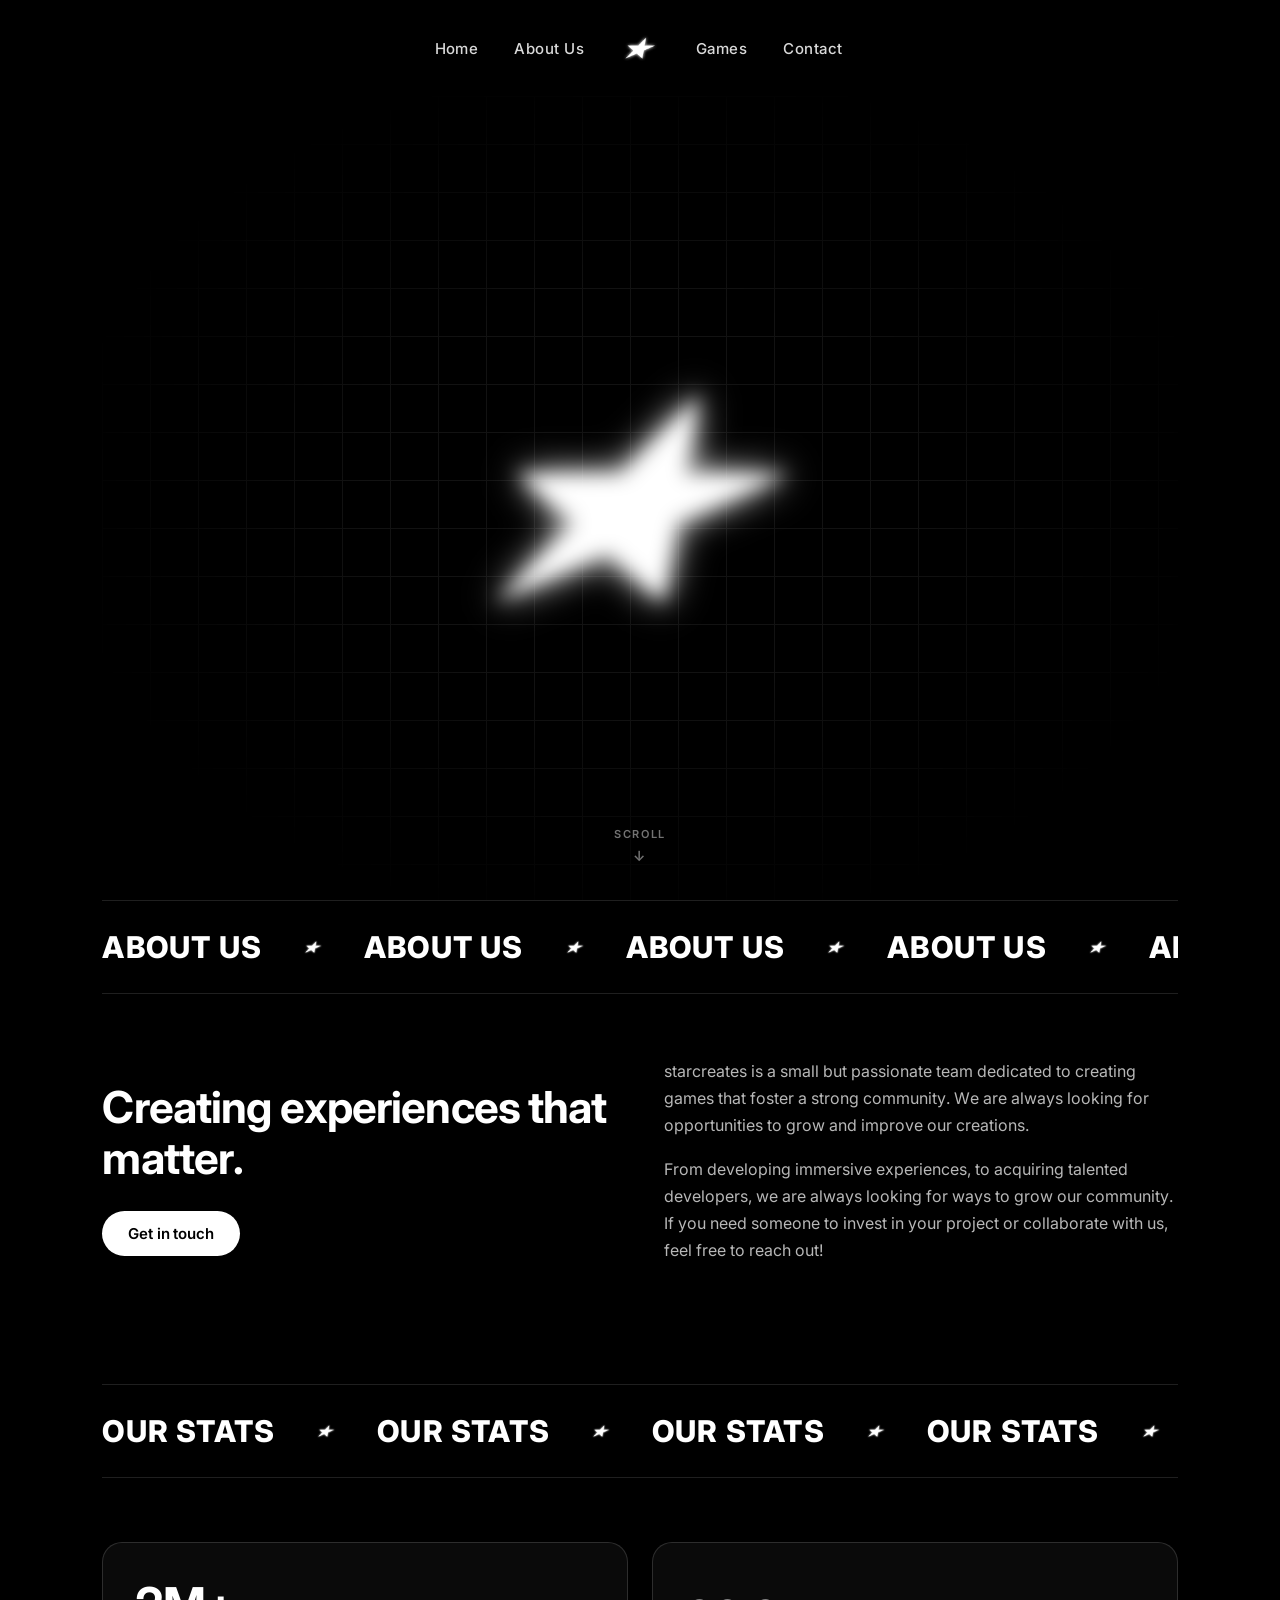
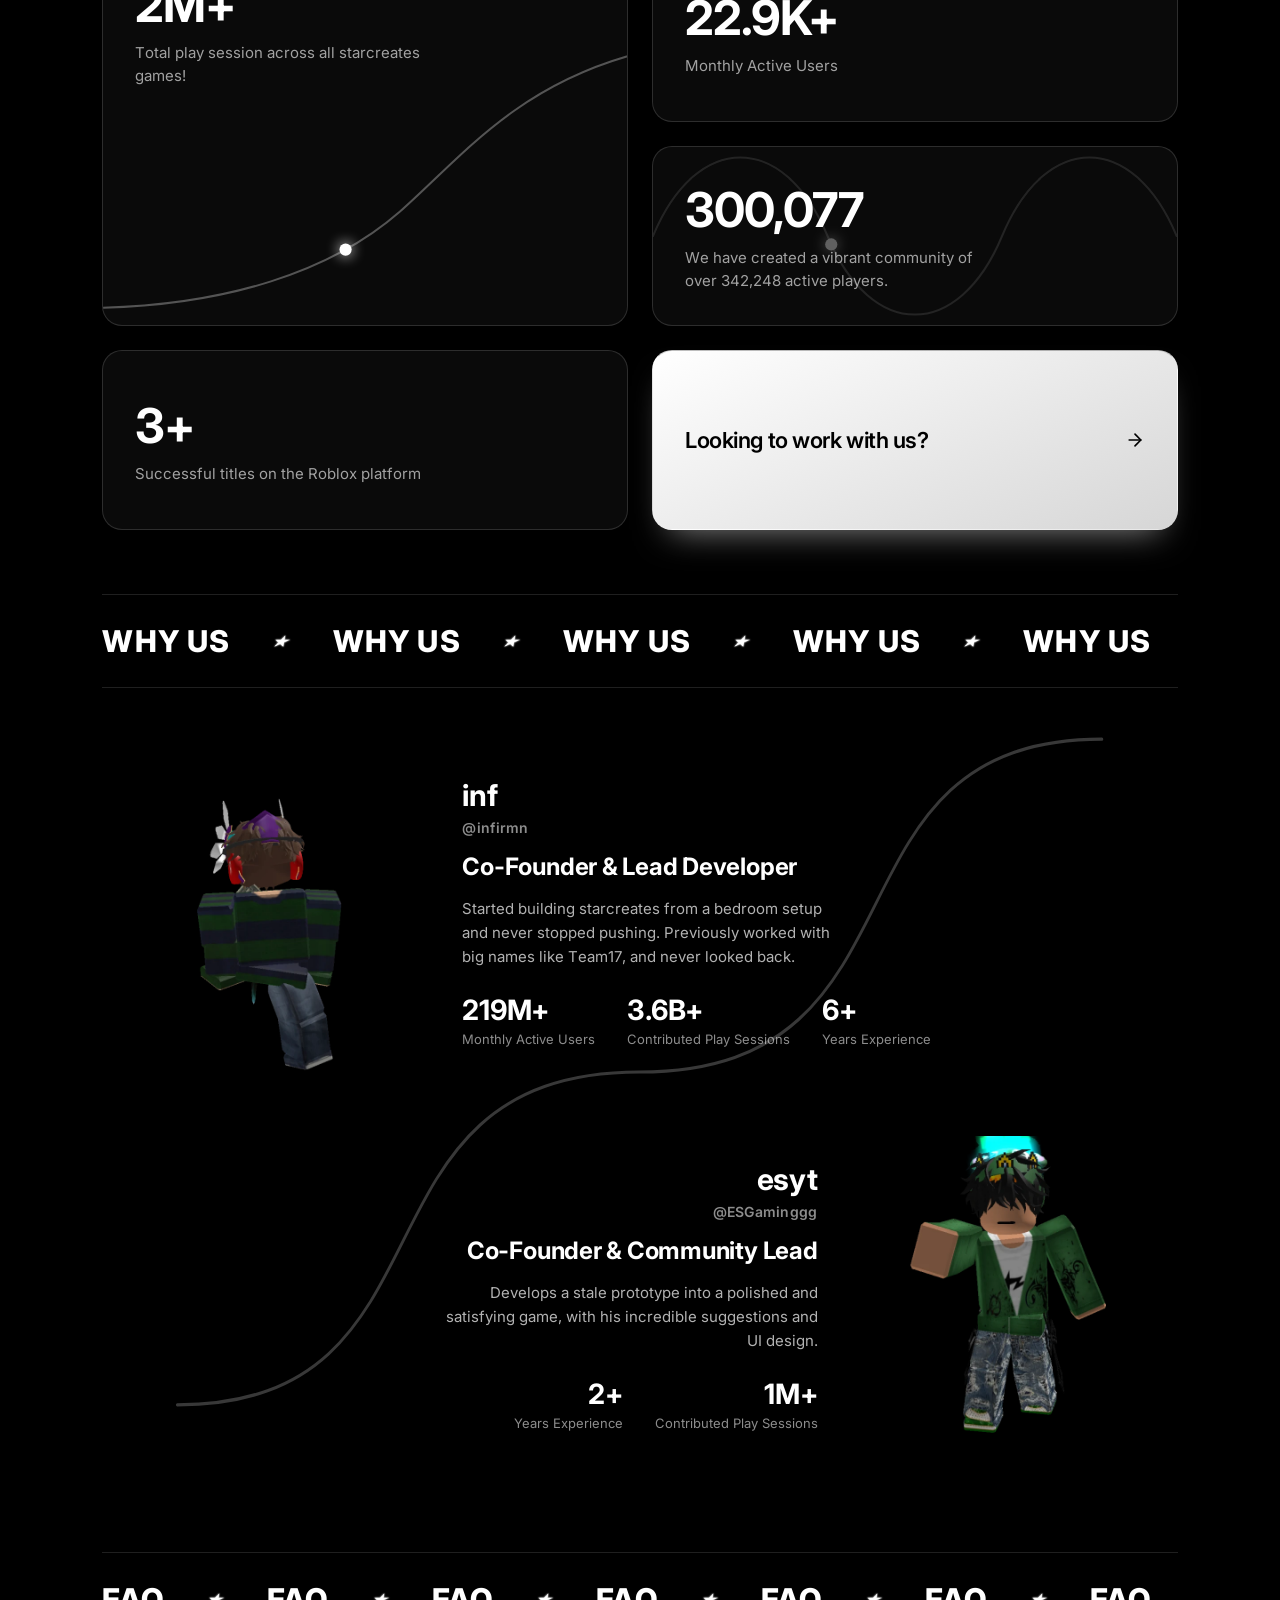
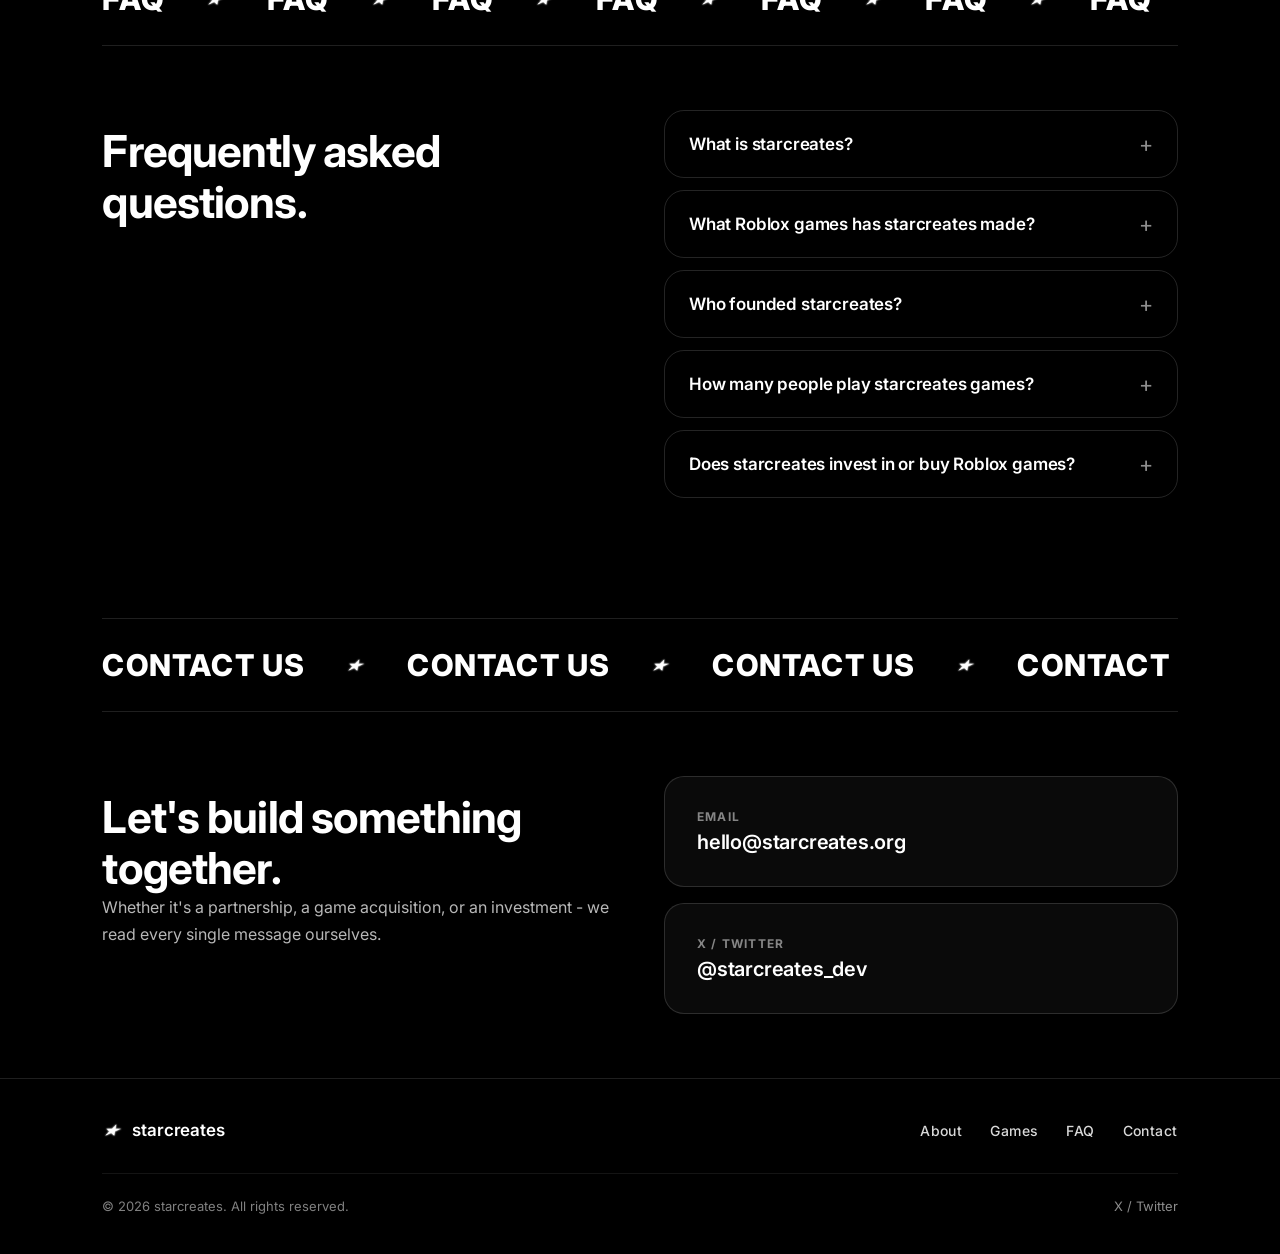
==== commit 2cc5279e: "Fix hidden h1 showing on home page with stale cached CSS Inline the visually-hidden styles on the h1" ====
--- a/index.html
+++ b/index.html
@@ -3,7 +3,7 @@
 <head>
   <meta charset="UTF-8">
   <meta name="viewport" content="width=device-width, initial-scale=1.0">
-  <title>starcreates – Independent Roblox Game Studio</title>
+  <title>starcreates</title>
   <meta name="description" content="starcreates is an independent Roblox game studio behind Build or Die and +1 ASMR Keyboard Destruction, with 2M+ play sessions. We partner with, invest in and acquire Roblox games.">
   <meta name="robots" content="index, follow, max-image-preview:large, max-snippet:-1">
   <link rel="canonical" href="https://starcreates.org/">
@@ -32,7 +32,7 @@
   <link rel="preconnect" href="https://fonts.googleapis.com">
   <link rel="preconnect" href="https://fonts.gstatic.com" crossorigin>
   <link href="https://fonts.googleapis.com/css2?family=Inter:wght@300;400;500;600;700&display=swap" rel="stylesheet">
-  <link rel="stylesheet" href="css/style.css">
+  <link rel="stylesheet" href="css/style.css?v=2">
   <noscript><style>#loader{display:none}#content{opacity:1}</style></noscript>
 
   <script type="application/ld+json">
@@ -151,7 +151,7 @@
 
   <main id="content">
     <section class="hero" id="hero">
-      <h1 class="sr-only">starcreates – Independent Roblox Game Studio</h1>
+      <h1 class="sr-only" style="position:absolute;width:1px;height:1px;margin:-1px;padding:0;overflow:hidden;clip:rect(0,0,0,0);white-space:nowrap;border:0">starcreates – Independent Roblox Game Studio</h1>
       <div class="hero-brand" id="heroBrand" aria-hidden="true">
         <img src="icons/logo-512.png" alt="" class="hero-icon" id="heroIcon">
         <span class="hero-text" id="heroText" data-text="star creates"></span>
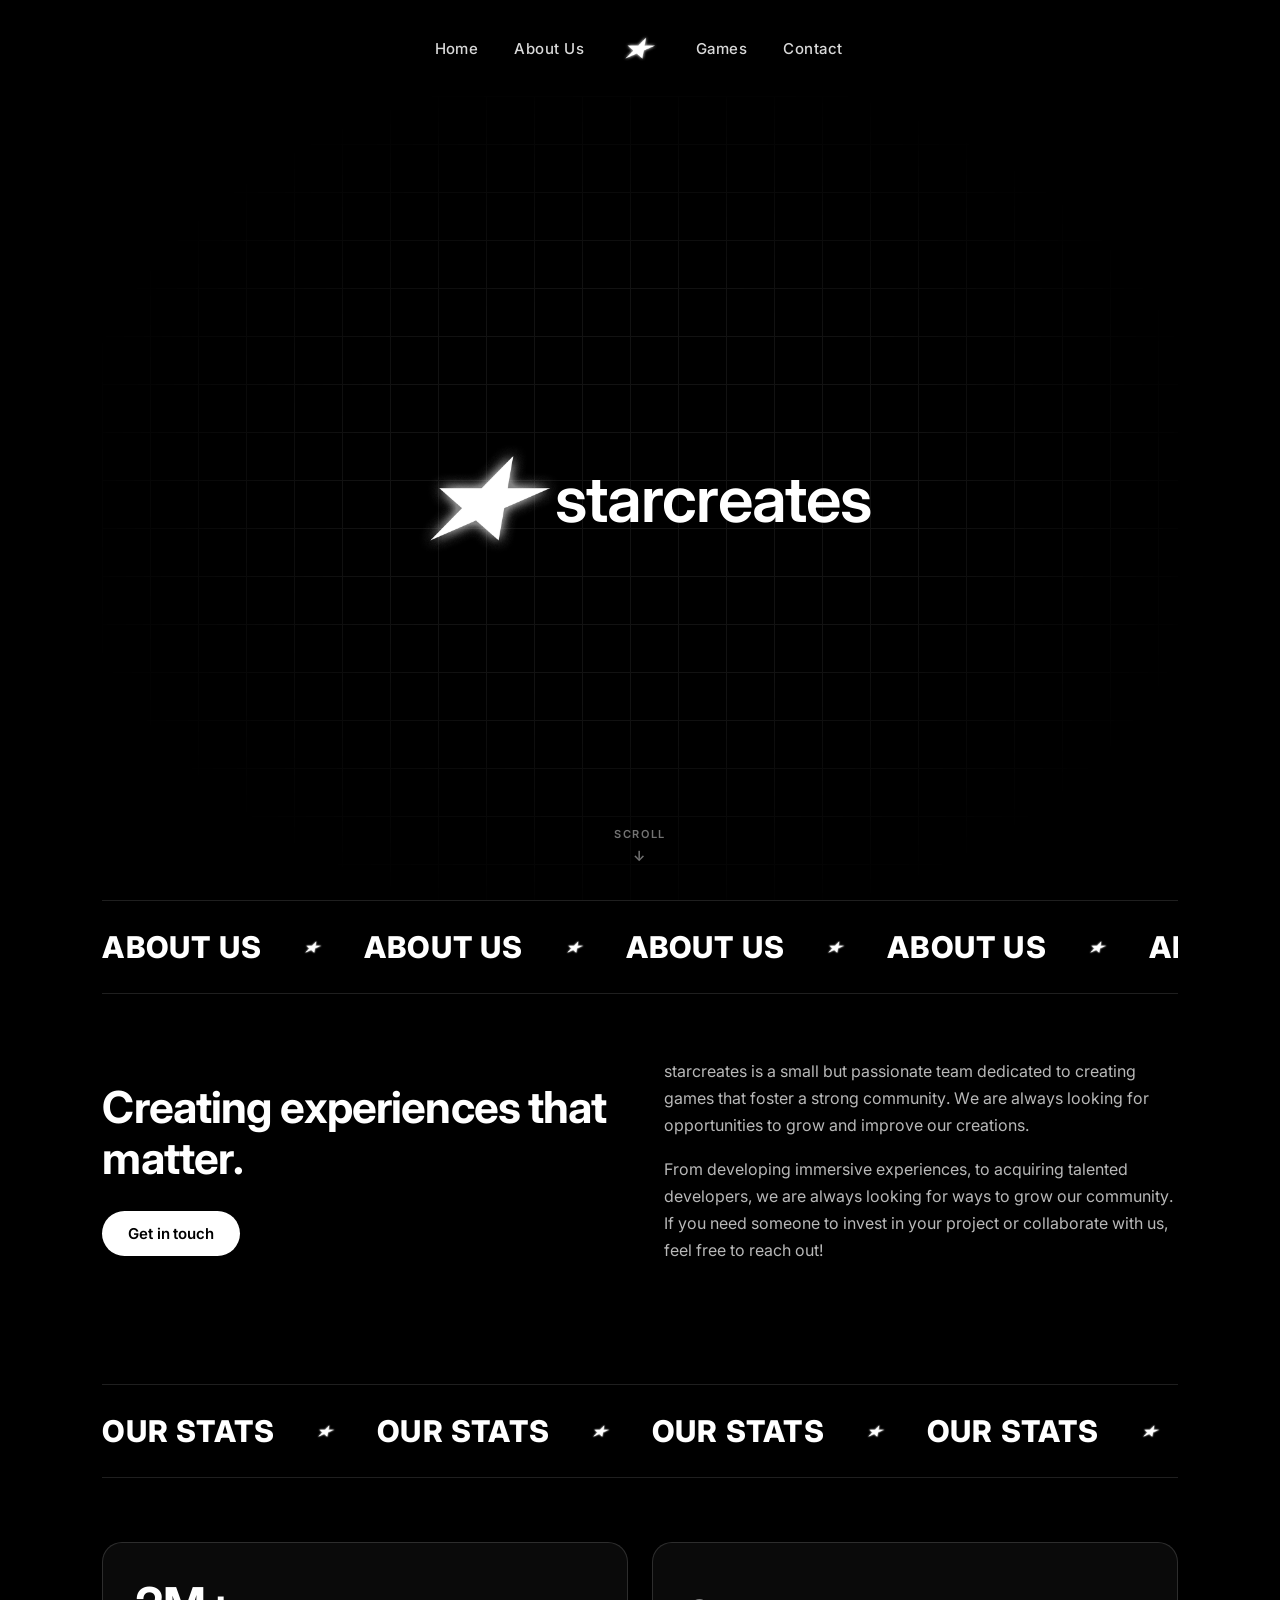
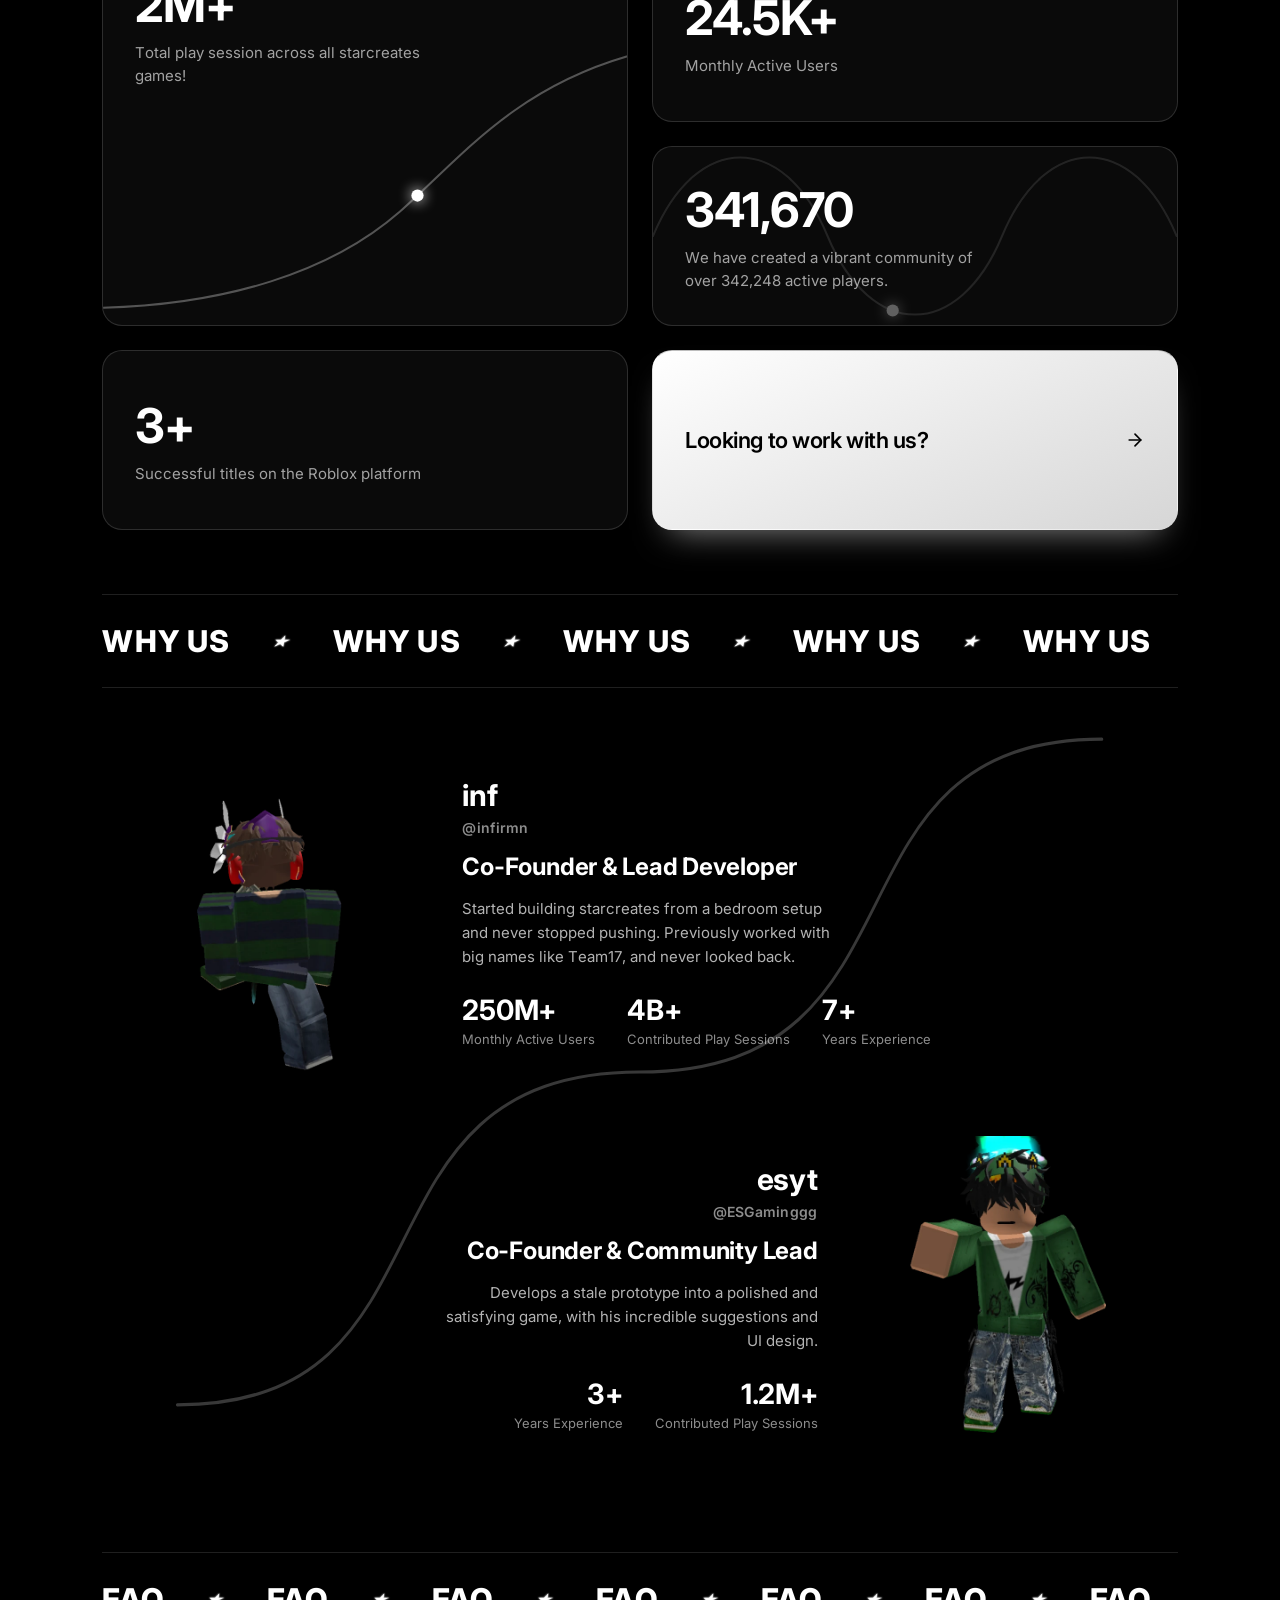
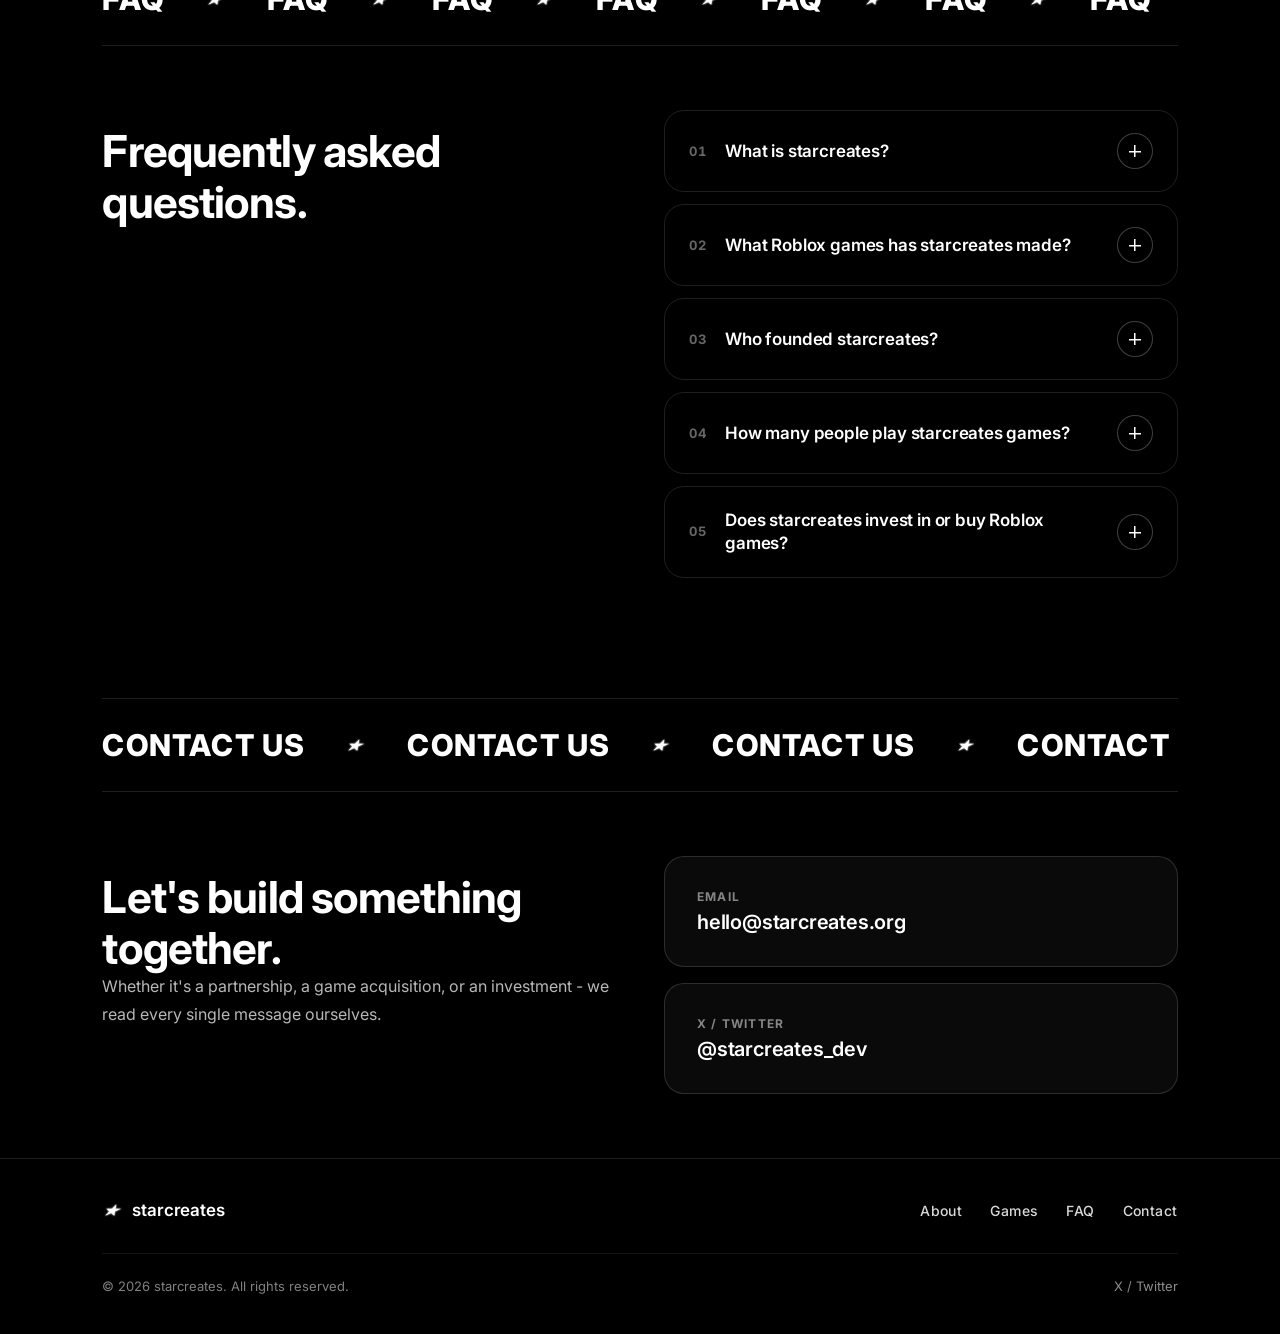
==== commit 8191ef82: "Polish FAQ dropdowns, render real stats in HTML, add LinkedIn - Animated single-open FAQ accordion w" ====
--- a/index.html
+++ b/index.html
@@ -32,7 +32,7 @@
   <link rel="preconnect" href="https://fonts.googleapis.com">
   <link rel="preconnect" href="https://fonts.gstatic.com" crossorigin>
   <link href="https://fonts.googleapis.com/css2?family=Inter:wght@300;400;500;600;700&display=swap" rel="stylesheet">
-  <link rel="stylesheet" href="css/style.css?v=2">
+  <link rel="stylesheet" href="css/style.css?v=3">
   <noscript><style>#loader{display:none}#content{opacity:1}</style></noscript>
 
   <script type="application/ld+json">
@@ -54,7 +54,7 @@
         "image": "https://starcreates.org/icons/og-image.png",
         "description": "starcreates is an independent Roblox game studio that builds community-first games, including Build or Die and +1 ASMR Keyboard Destruction. The studio also partners with, invests in and acquires Roblox games.",
         "email": "hello@starcreates.org",
-        "sameAs": ["https://x.com/starcreates_dev"],
+        "sameAs": ["https://x.com/starcreates_dev", "https://www.linkedin.com/company/starcreates/"],
         "knowsAbout": ["Roblox", "Roblox game development", "Game design", "Game acquisition", "Online communities"],
         "founder": [
           { "@id": "https://starcreates.org/#inf" },
@@ -230,7 +230,7 @@
       <section class="stats-layout">
         <div class="stat-card stat-card--square">
           <div class="stat-card-content">
-            <div class="stat-card-value" data-count="2" data-suffix="M+">0M+</div>
+            <div class="stat-card-value" data-count="2" data-suffix="M+">2M+</div>
             <p class="stat-card-desc reveal-text">Total play session across all starcreates games!</p>
           </div>
           <svg class="stat-card-graph" viewBox="0 0 300 160">
@@ -244,13 +244,13 @@
         </div>
 
         <div class="stat-card stat-card--long stat-card--slot-3a">
-          <div class="stat-card-value" data-count="24.5" data-decimals="1" data-suffix="K+">0K+</div>
+          <div class="stat-card-value" data-count="24.5" data-decimals="1" data-suffix="K+">24.5K+</div>
           <p class="stat-card-desc reveal-text">Monthly Active Users</p>
         </div>
 
         <div class="stat-card stat-card--long stat-card--graph-long stat-card--slot-3b">
           <div class="stat-card-content">
-            <div class="stat-card-value" data-count="342248">0</div>
+            <div class="stat-card-value" data-count="342248">342,248</div>
             <p class="stat-card-desc reveal-text">We have created a vibrant community of over 342,248 active players.</p>
           </div>
           <svg class="stat-card-graph" viewBox="0 0 300 160" preserveAspectRatio="xMidYMid slice">
@@ -264,7 +264,7 @@
         </div>
 
         <div class="stat-card stat-card--long stat-card--fill">
-          <div class="stat-card-value" data-count="3" data-suffix="+">0+</div>
+          <div class="stat-card-value" data-count="3" data-suffix="+">3+</div>
           <p class="stat-card-desc reveal-text">Successful titles on the Roblox platform</p>
         </div>
 
@@ -324,15 +324,15 @@
             <p class="founder-bio reveal-text">Started building starcreates from a bedroom setup and never stopped pushing. Previously worked with big names like Team17, and never looked back.</p>
             <div class="founder-stats">
               <div class="founder-stat">
-                <div class="founder-stat-value" data-count="250" data-suffix="M+">0M+</div>
+                <div class="founder-stat-value" data-count="250" data-suffix="M+">250M+</div>
                 <span class="founder-stat-label">Monthly Active Users</span>
               </div>
               <div class="founder-stat">
-                <div class="founder-stat-value" data-count="4" data-start="0.5" data-decimals="1" data-suffix="B+">0.5B+</div>
+                <div class="founder-stat-value" data-count="4" data-start="0.5" data-decimals="1" data-suffix="B+">4B+</div>
                 <span class="founder-stat-label">Contributed Play Sessions</span>
               </div>
                             <div class="founder-stat">
-                <div class="founder-stat-value" data-count="7" data-suffix="+">0+</div>
+                <div class="founder-stat-value" data-count="7" data-suffix="+">7+</div>
                 <span class="founder-stat-label">Years Experience</span>
               </div>
             </div>
@@ -348,11 +348,11 @@
             <p class="founder-bio reveal-text">Develops a stale prototype into a polished and satisfying game, with his incredible suggestions and UI design.</p>
             <div class="founder-stats">
               <div class="founder-stat">
-                <div class="founder-stat-value" data-count="3" data-suffix="+">0+</div>
+                <div class="founder-stat-value" data-count="3" data-suffix="+">3+</div>
                 <span class="founder-stat-label">Years Experience</span>
               </div>
               <div class="founder-stat">
-                <div class="founder-stat-value" data-count="1.2" data-decimals="1" data-suffix="M+">0M+</div>
+                <div class="founder-stat-value" data-count="1.2" data-decimals="1" data-suffix="M+">1.2M+</div>
                 <span class="founder-stat-label">Contributed Play Sessions</span>
               </div>
             </div>
--- a/css/style.css
+++ b/css/style.css
@@ -730,58 +730,154 @@
   display: flex;
   flex-direction: column;
   gap: 12px;
+  counter-reset: faq;
 }
 
 .faq-item {
-  border: 1px solid color-mix(in srgb, var(--fg) 14%, transparent);
+  counter-increment: faq;
+  border: 1px solid color-mix(in srgb, var(--fg) 12%, transparent);
   border-radius: 20px;
-  transition: background 0.25s ease;
-}
-
-.faq-item:hover,
-.faq-item[open] {
-  background: color-mix(in srgb, var(--fg) 5%, transparent);
+  overflow: hidden;
+  transition: background 0.3s ease, border-color 0.3s ease;
+}
+
+.faq-item:hover {
+  border-color: color-mix(in srgb, var(--fg) 24%, transparent);
+  background: color-mix(in srgb, var(--fg) 3%, transparent);
+}
+
+.faq-list:not(.faq-js) .faq-item[open],
+.faq-item.is-open {
+  border-color: color-mix(in srgb, var(--fg) 28%, transparent);
+  background: color-mix(in srgb, var(--fg) 6%, transparent);
 }
 
 .faq-question {
   display: flex;
-  justify-content: space-between;
-  align-items: center;
-  gap: 16px;
-  padding: 20px 24px;
+  align-items: center;
+  gap: 18px;
+  padding: 22px 24px;
   font-size: 17px;
   font-weight: 600;
   letter-spacing: -0.01em;
+  line-height: 1.35;
   cursor: pointer;
   list-style: none;
+  border-radius: 20px;
+  outline: none;
+  -webkit-tap-highlight-color: transparent;
 }
 
 .faq-question::-webkit-details-marker {
   display: none;
 }
 
+.faq-question:focus-visible {
+  box-shadow: inset 0 0 0 2px var(--fg);
+}
+
+.faq-question::before {
+  content: counter(faq, decimal-leading-zero);
+  flex-shrink: 0;
+  min-width: 2ch;
+  font-size: 13px;
+  font-weight: 700;
+  letter-spacing: 0.08em;
+  font-variant-numeric: tabular-nums;
+  opacity: 0.4;
+  transition: opacity 0.3s ease;
+}
+
+.faq-list:not(.faq-js) .faq-item[open] .faq-question::before,
+.faq-item.is-open .faq-question::before {
+  opacity: 0.9;
+}
+
 .faq-question::after {
-  content: "+";
+  content: "";
   flex-shrink: 0;
-  font-size: 22px;
-  font-weight: 400;
-  opacity: 0.55;
-  transition: transform 0.25s ease;
-}
-
-.faq-item[open] .faq-question::after {
-  transform: rotate(45deg);
+  width: 34px;
+  height: 34px;
+  margin-left: auto;
+  border-radius: 50%;
+  border: 1px solid color-mix(in srgb, var(--fg) 25%, transparent);
+  color: var(--fg);
+  background:
+    linear-gradient(currentColor, currentColor) center / 12px 1.5px no-repeat,
+    linear-gradient(currentColor, currentColor) center / 1.5px 12px no-repeat;
+  transition:
+    transform 0.45s cubic-bezier(0.4, 0, 0.2, 1),
+    background-color 0.3s ease,
+    border-color 0.3s ease,
+    color 0.3s ease;
+}
+
+.faq-item:hover .faq-question::after {
+  border-color: color-mix(in srgb, var(--fg) 55%, transparent);
+}
+
+.faq-list:not(.faq-js) .faq-item[open] .faq-question::after,
+.faq-item.is-open .faq-question::after {
+  transform: rotate(135deg);
+  color: var(--bg);
+  background-color: var(--fg);
+  border-color: var(--fg);
 }
 
 .faq-answer {
-  padding: 0 24px 22px;
+  padding: 0 24px 24px calc(24px + 2ch + 18px);
   font-size: 15px;
-  line-height: 1.7;
+  line-height: 1.75;
   opacity: 0.72;
+  max-width: 62ch;
+}
+
+.faq-js .faq-answer {
+  opacity: 0;
+  transform: translateY(-8px);
+  transition: opacity 0.3s ease, transform 0.4s cubic-bezier(0.4, 0, 0.2, 1);
+}
+
+.faq-js .faq-item.is-open .faq-answer {
+  opacity: 0.72;
+  transform: none;
+  transition-delay: 0.08s;
 }
 
 .faq-answer a {
   color: var(--fg);
+  text-decoration-color: color-mix(in srgb, var(--fg) 40%, transparent);
+  text-underline-offset: 3px;
+  transition: text-decoration-color 0.2s ease;
+}
+
+.faq-answer a:hover {
+  text-decoration-color: var(--fg);
+}
+
+@media (max-width: 640px) {
+  .faq-question {
+    gap: 14px;
+    padding: 18px 18px;
+    font-size: 16px;
+  }
+
+  .faq-question::after {
+    width: 30px;
+    height: 30px;
+  }
+
+  .faq-answer {
+    padding: 0 18px 20px;
+  }
+}
+
+@media (prefers-reduced-motion: reduce) {
+  .faq-item,
+  .faq-question::after,
+  .faq-js .faq-answer {
+    transition: none;
+  }
 }
 
 .sr-only {
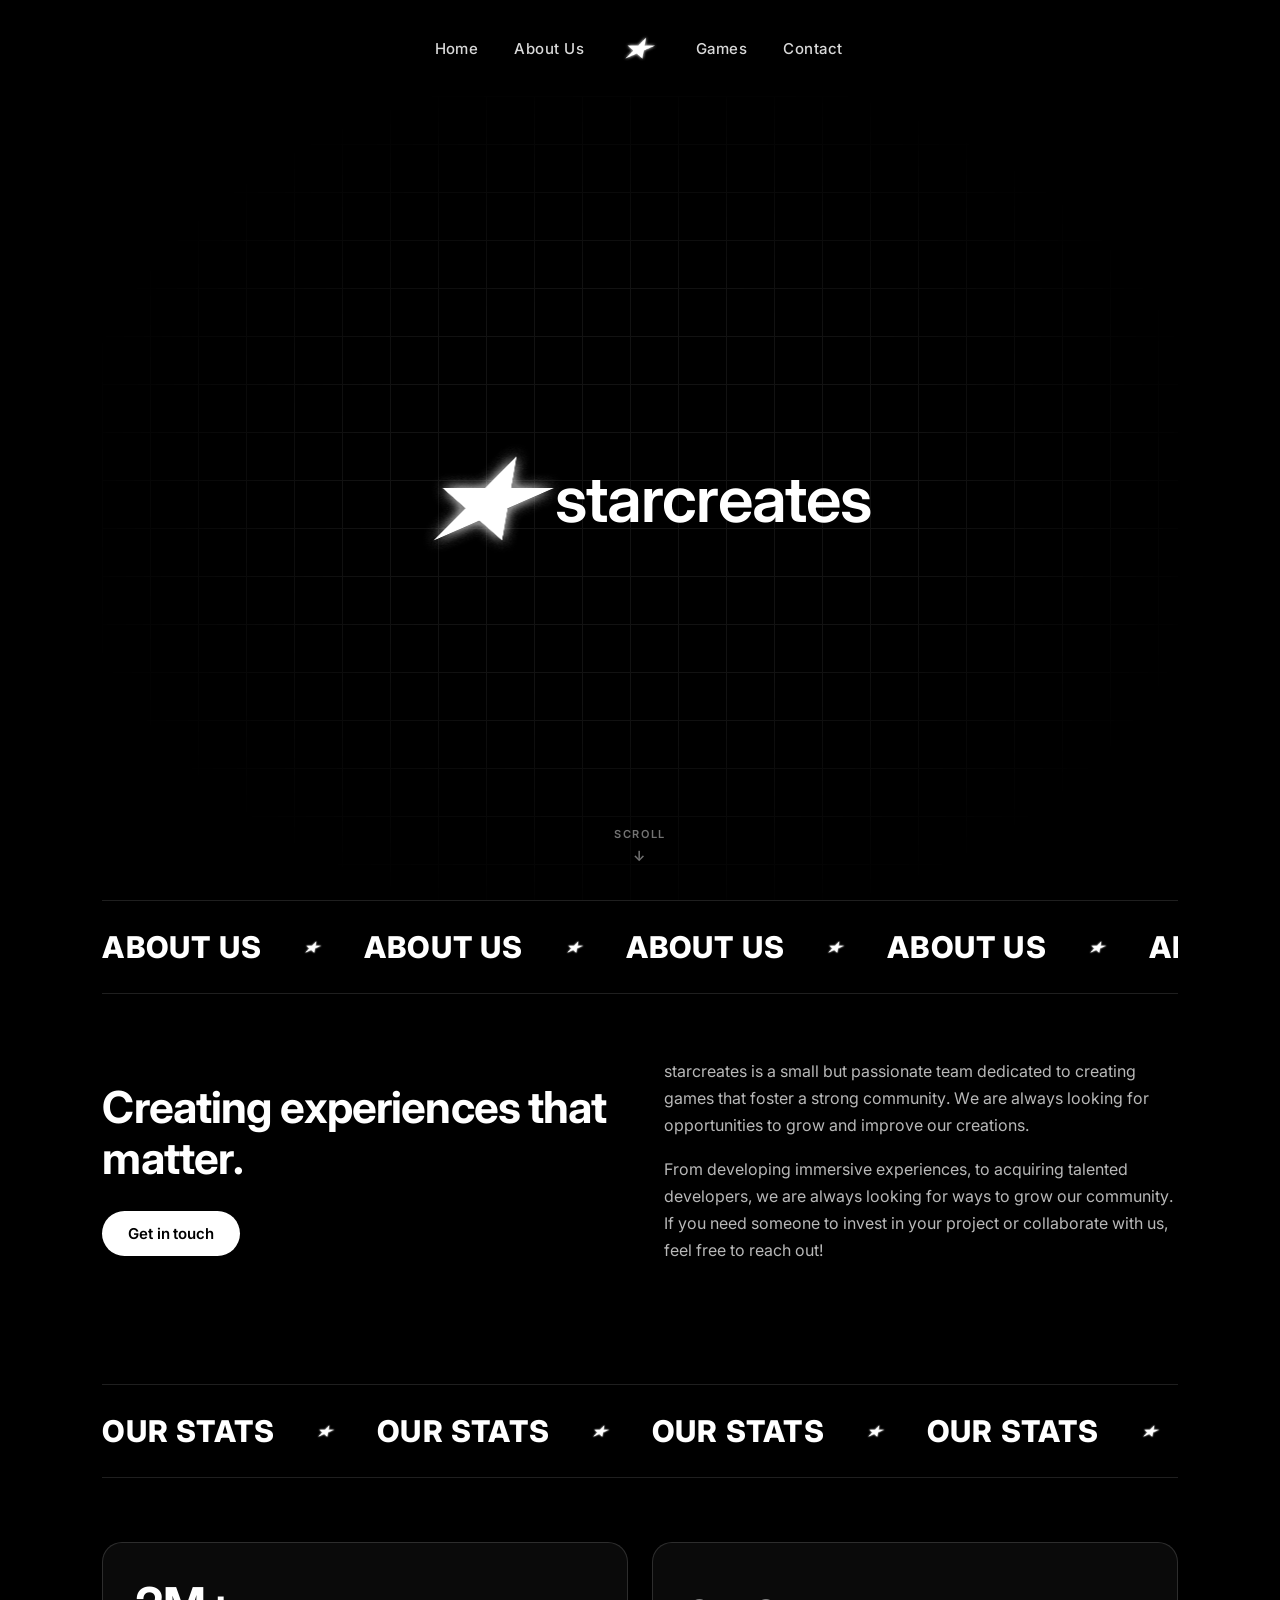
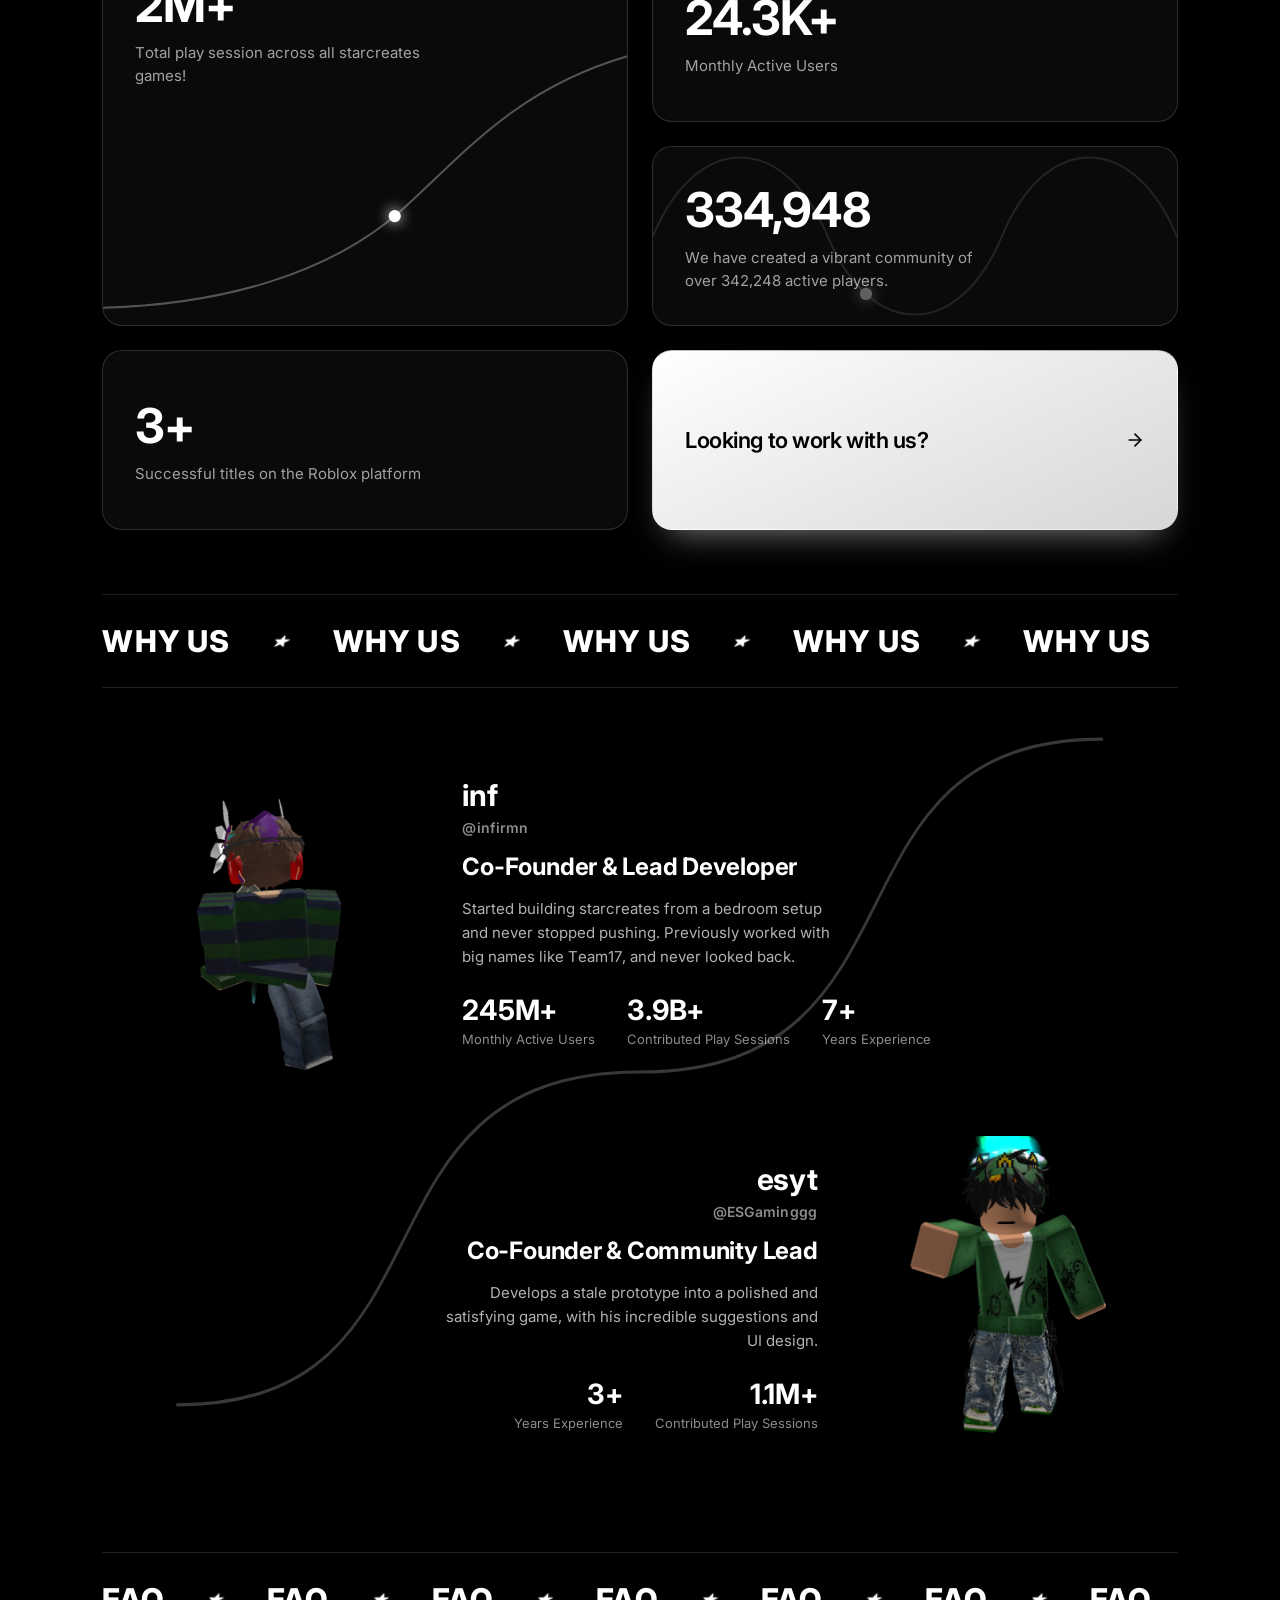
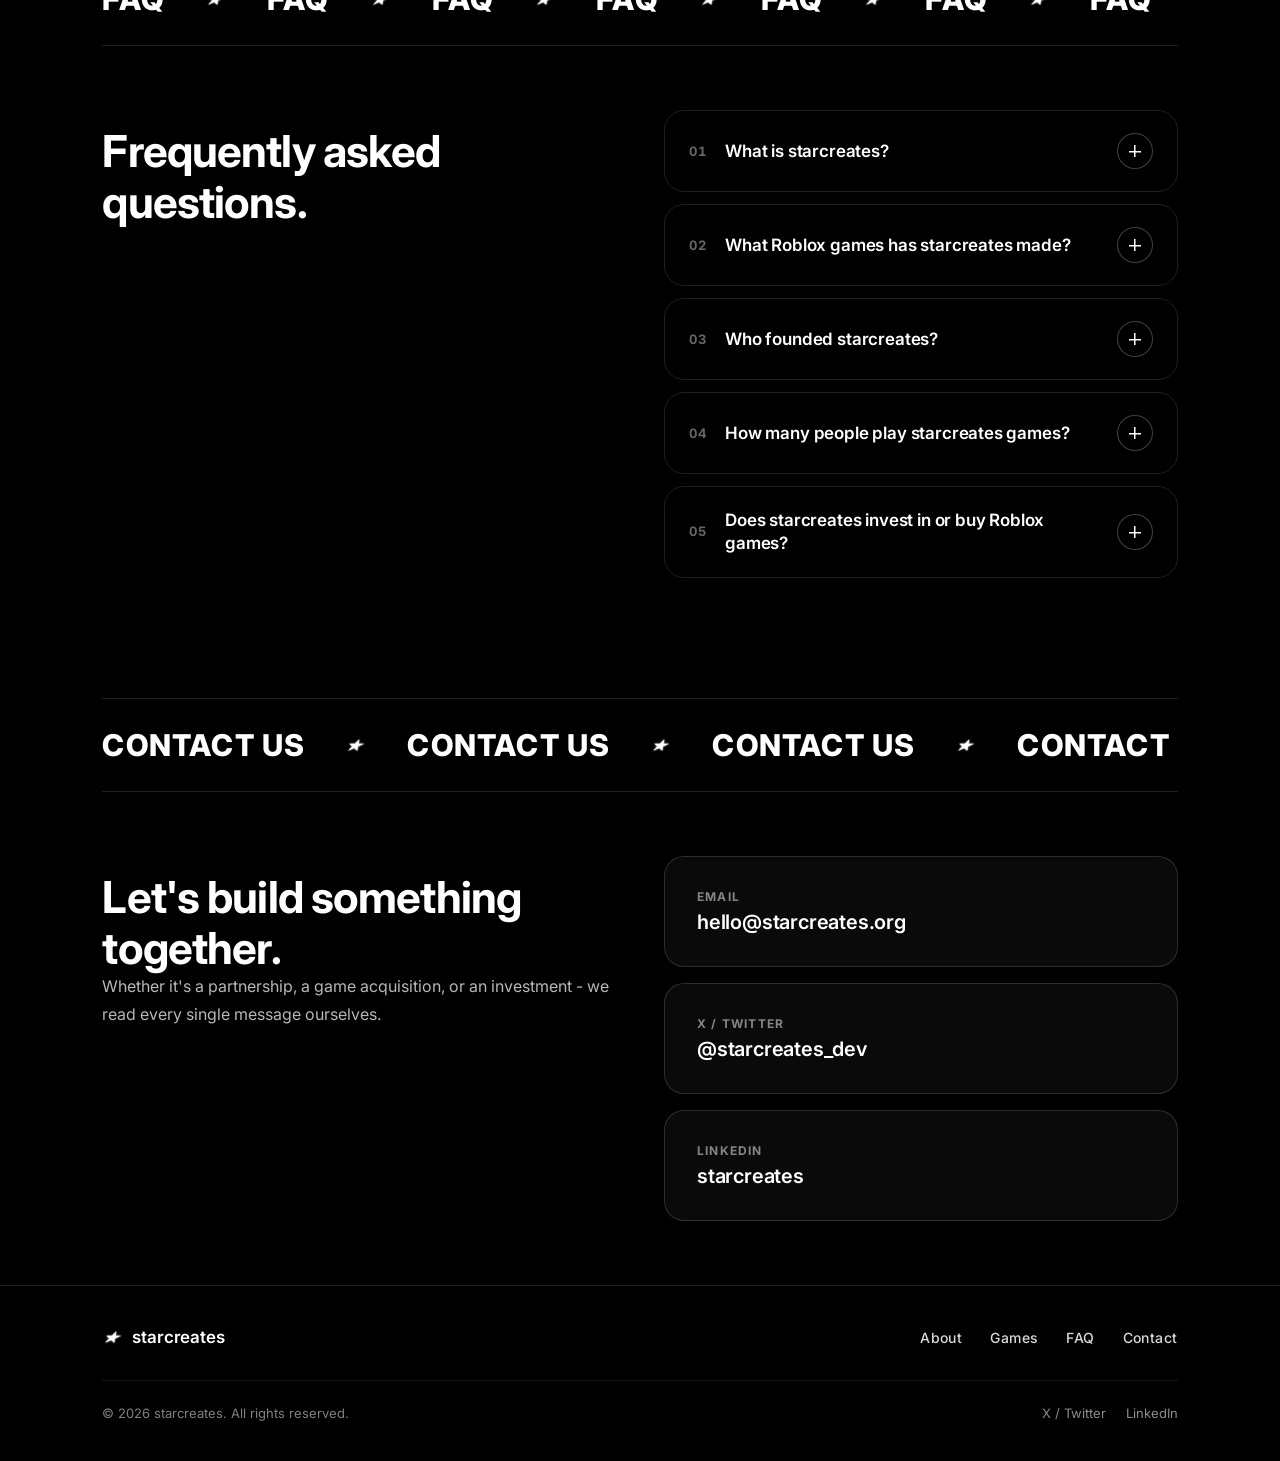
==== commit 039c9c9d: "Add LinkedIn to contact section and footer; version main.js Co-Authored-By: Claude Opus 5.5 <noreply" ====
--- a/index.html
+++ b/index.html
@@ -458,6 +458,11 @@
             <span class="contact-link-label">X / Twitter</span>
             <span class="contact-link-value">@starcreates_dev</span>
           </a>
+
+          <a href="https://www.linkedin.com/company/starcreates/" target="_blank" rel="noopener" class="stat-card contact-link">
+            <span class="contact-link-label">LinkedIn</span>
+            <span class="contact-link-value">starcreates</span>
+          </a>
         </div>
       </div>
     </section>
@@ -482,10 +487,11 @@
       <span class="footer-copy">&copy; 2026 starcreates. All rights reserved.</span>
       <div class="footer-social">
         <a href="https://x.com/starcreates_dev" target="_blank" rel="noopener">X / Twitter</a>
+        <a href="https://www.linkedin.com/company/starcreates/" target="_blank" rel="noopener">LinkedIn</a>
       </div>
     </div>
   </footer>
 
-  <script src="js/main.js"></script>
+  <script src="js/main.js?v=3"></script>
 </body>
 </html>
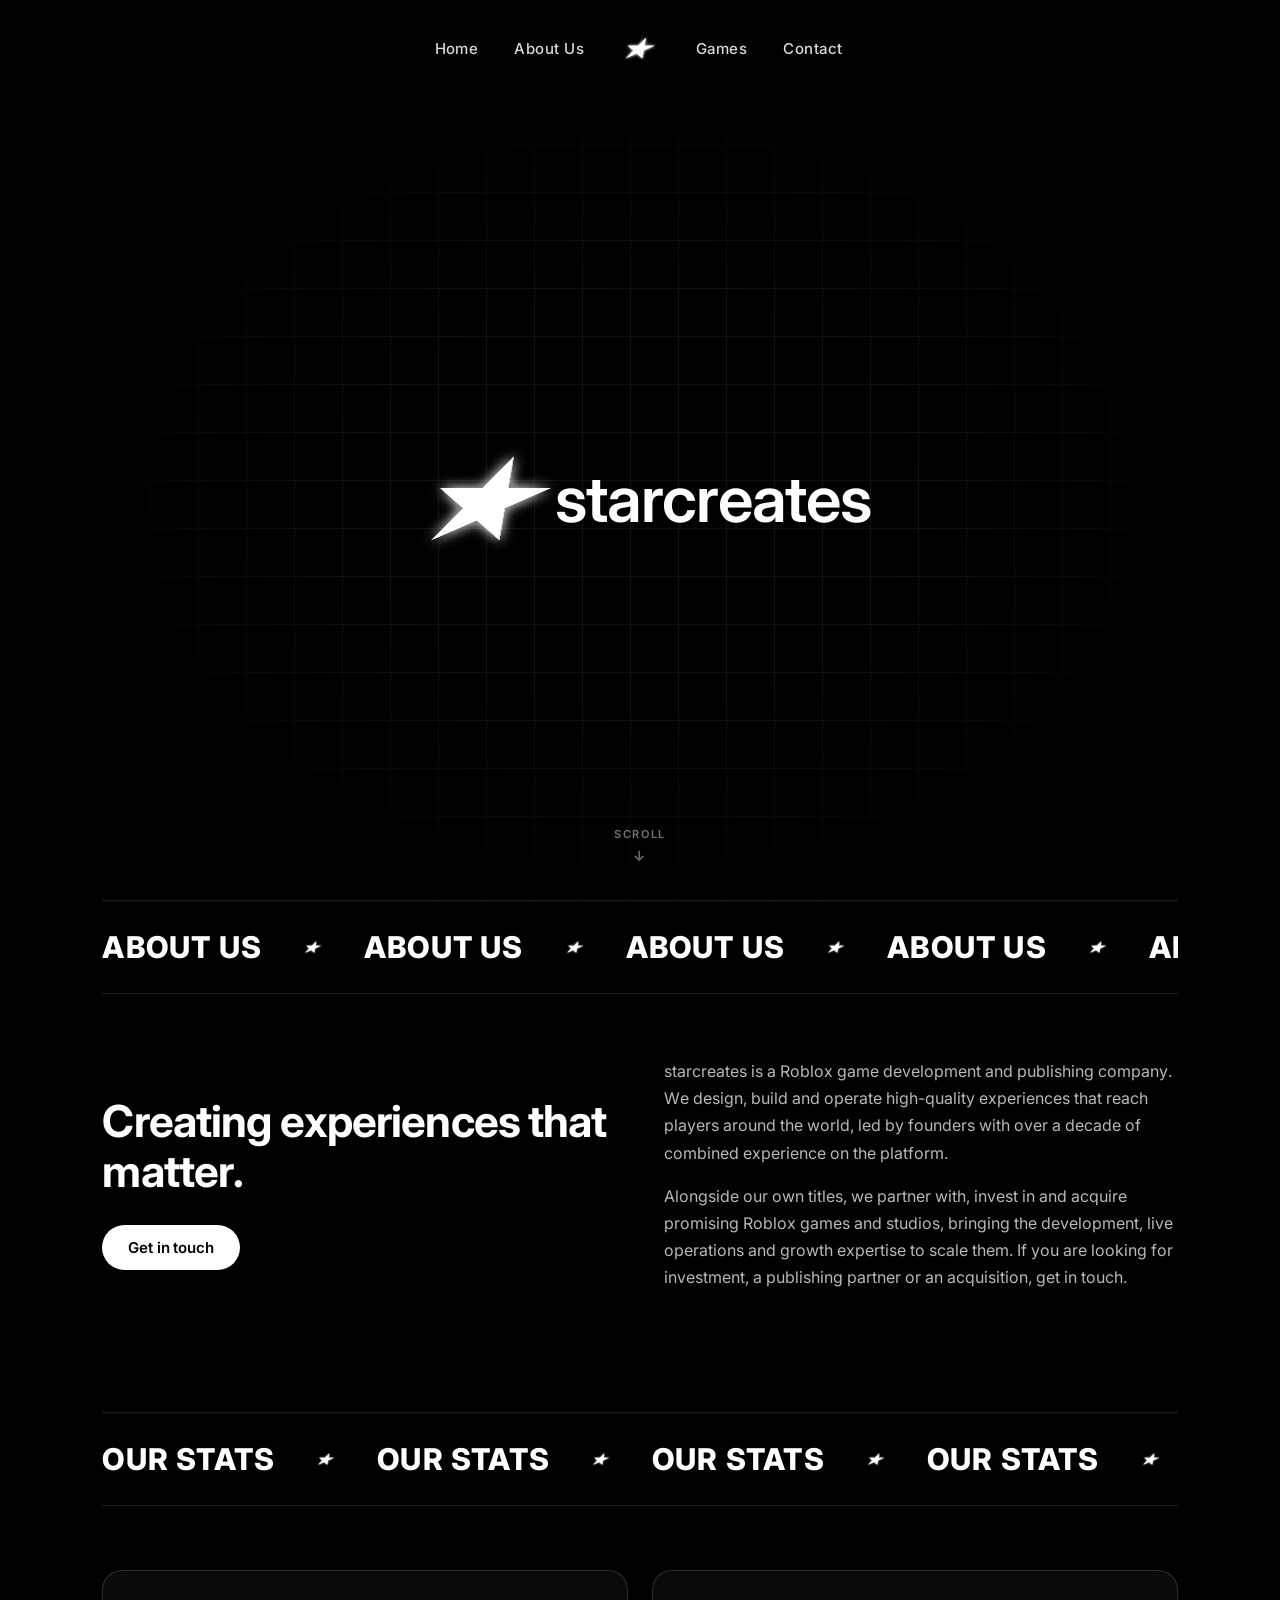
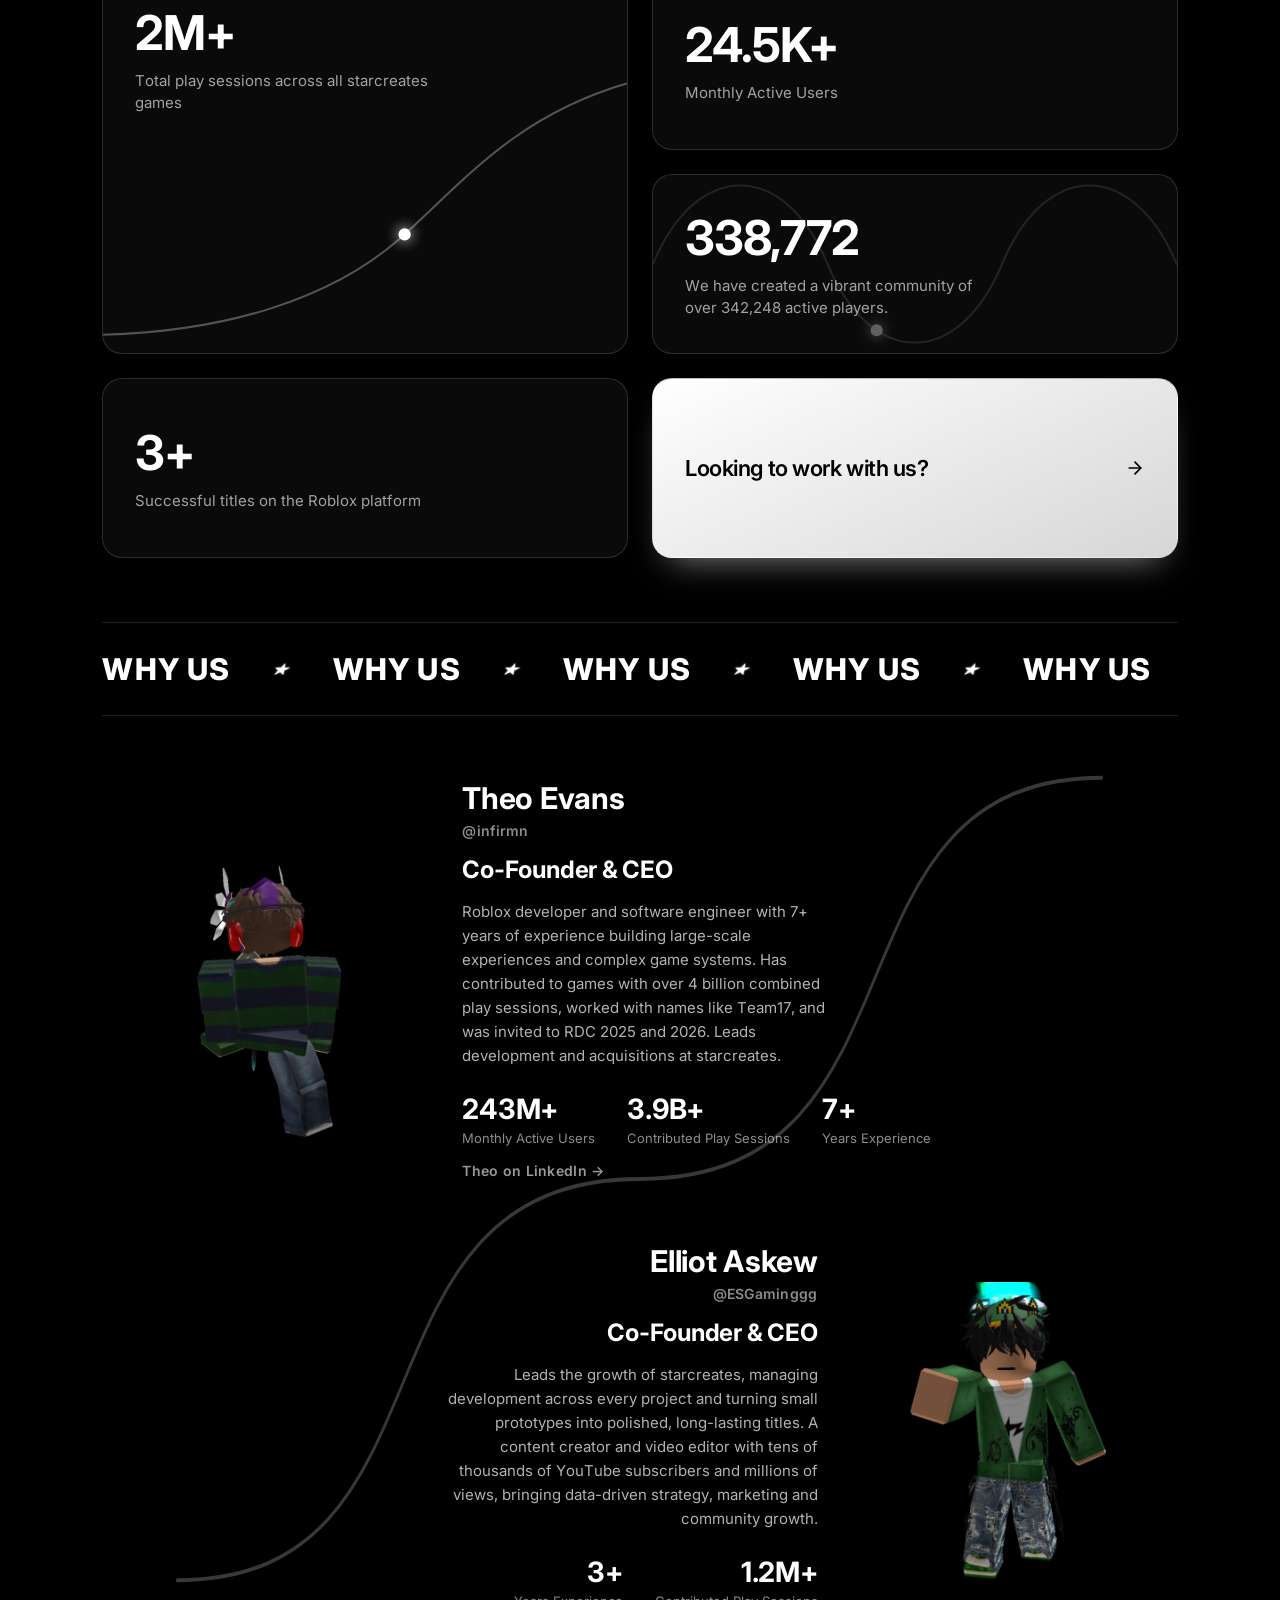
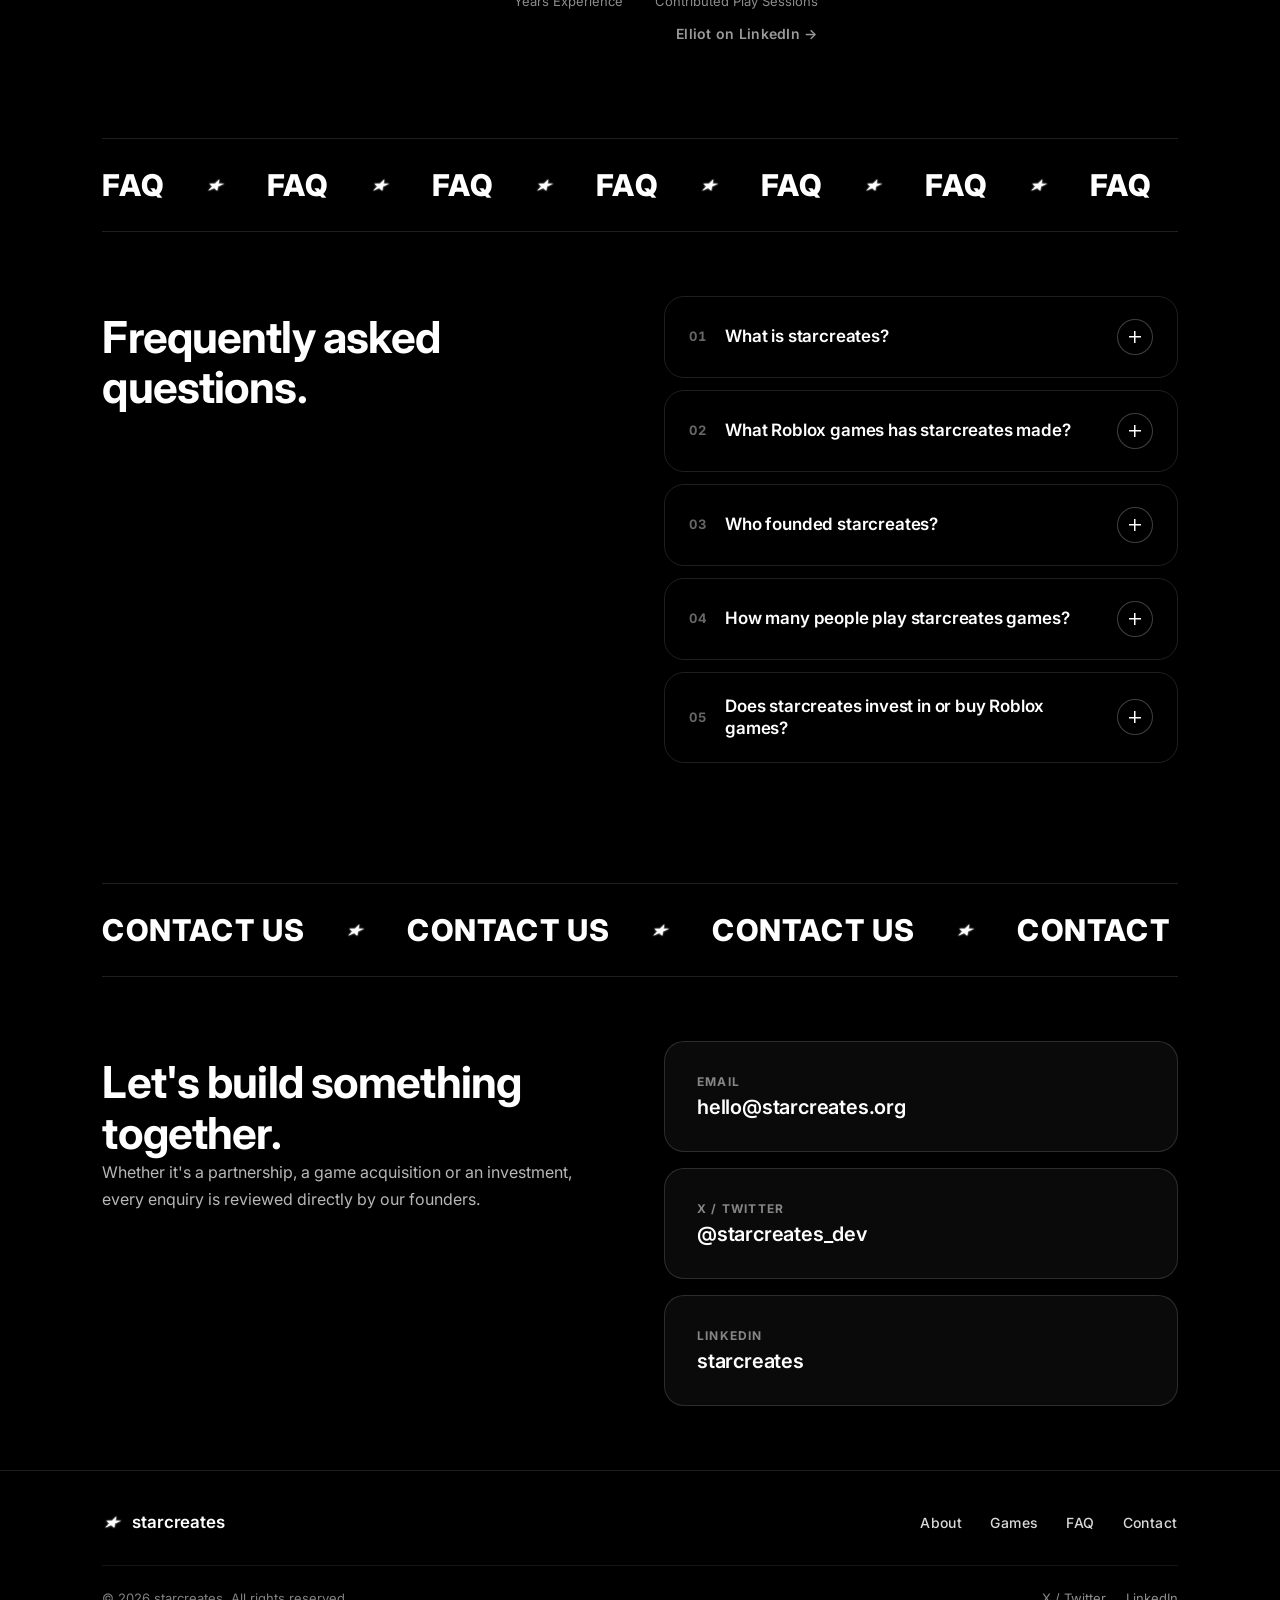
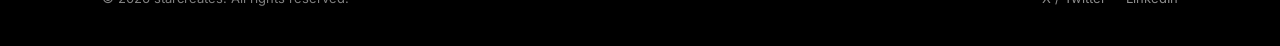
==== commit 418d7651: "Reposition as Roblox development & publishing company; improve founder SEO - Replace "independent st" ====
--- a/index.html
+++ b/index.html
@@ -3,16 +3,16 @@
 <head>
   <meta charset="UTF-8">
   <meta name="viewport" content="width=device-width, initial-scale=1.0">
-  <title>starcreates</title>
-  <meta name="description" content="starcreates is an independent Roblox game studio behind Build or Die and +1 ASMR Keyboard Destruction, with 2M+ play sessions. We partner with, invest in and acquire Roblox games.">
+  <title>starcreates | Roblox Game Development &amp; Publishing Company</title>
+  <meta name="description" content="starcreates is a Roblox game development and publishing company behind Build or Die and +1 ASMR Keyboard Destruction. 2M+ play sessions. We develop, publish, invest in and acquire Roblox experiences.">
   <meta name="robots" content="index, follow, max-image-preview:large, max-snippet:-1">
   <link rel="canonical" href="https://starcreates.org/">
   <meta name="theme-color" content="#000000">
 
   <meta property="og:type" content="website">
   <meta property="og:site_name" content="starcreates">
-  <meta property="og:title" content="starcreates – Independent Roblox Game Studio">
-  <meta property="og:description" content="The Roblox studio behind Build or Die and +1 ASMR Keyboard Destruction. 2M+ play sessions and counting.">
+  <meta property="og:title" content="starcreates – Roblox Game Development &amp; Publishing">
+  <meta property="og:description" content="We develop, publish and acquire Roblox experiences, including Build or Die and +1 ASMR Keyboard Destruction. 2M+ play sessions and counting.">
   <meta property="og:url" content="https://starcreates.org/">
   <meta property="og:image" content="https://starcreates.org/icons/og-image.png">
   <meta property="og:image:width" content="1200">
@@ -21,8 +21,8 @@
   <meta property="og:locale" content="en_GB">
   <meta name="twitter:card" content="summary_large_image">
   <meta name="twitter:site" content="@starcreates_dev">
-  <meta name="twitter:title" content="starcreates – Independent Roblox Game Studio">
-  <meta name="twitter:description" content="The Roblox studio behind Build or Die and +1 ASMR Keyboard Destruction. 2M+ play sessions and counting.">
+  <meta name="twitter:title" content="starcreates – Roblox Game Development &amp; Publishing">
+  <meta name="twitter:description" content="We develop, publish and acquire Roblox experiences, including Build or Die and +1 ASMR Keyboard Destruction. 2M+ play sessions and counting.">
   <meta name="twitter:image" content="https://starcreates.org/icons/og-image.png">
 
   <link rel="icon" type="image/png" sizes="48x48" href="icons/favicon-48.png">
@@ -32,7 +32,7 @@
   <link rel="preconnect" href="https://fonts.googleapis.com">
   <link rel="preconnect" href="https://fonts.gstatic.com" crossorigin>
   <link href="https://fonts.googleapis.com/css2?family=Inter:wght@300;400;500;600;700&display=swap" rel="stylesheet">
-  <link rel="stylesheet" href="css/style.css?v=3">
+  <link rel="stylesheet" href="css/style.css?v=4">
   <noscript><style>#loader{display:none}#content{opacity:1}</style></noscript>
 
   <script type="application/ld+json">
@@ -52,10 +52,12 @@
           "height": 512
         },
         "image": "https://starcreates.org/icons/og-image.png",
-        "description": "starcreates is an independent Roblox game studio that builds community-first games, including Build or Die and +1 ASMR Keyboard Destruction. The studio also partners with, invests in and acquires Roblox games.",
+        "description": "starcreates is a Roblox game development and publishing company. It develops and operates Roblox experiences including Build or Die and +1 ASMR Keyboard Destruction, and partners with, invests in and acquires Roblox games from other developers.",
+        "slogan": "Creating experiences that matter.",
+        "areaServed": "Worldwide",
         "email": "hello@starcreates.org",
         "sameAs": ["https://x.com/starcreates_dev", "https://www.linkedin.com/company/starcreates/"],
-        "knowsAbout": ["Roblox", "Roblox game development", "Game design", "Game acquisition", "Online communities"],
+        "knowsAbout": ["Roblox", "Roblox game development", "Roblox Studio", "Game publishing", "Game design", "Game acquisition", "Live operations", "Community growth", "Content creation"],
         "founder": [
           { "@id": "https://starcreates.org/#inf" },
           { "@id": "https://starcreates.org/#esyt" }
@@ -72,27 +74,49 @@
         "@id": "https://starcreates.org/#website",
         "url": "https://starcreates.org/",
         "name": "starcreates",
-        "description": "Independent Roblox game studio",
+        "description": "Roblox game development and publishing company",
         "publisher": { "@id": "https://starcreates.org/#organization" },
         "inLanguage": "en"
       },
       {
         "@type": "Person",
         "@id": "https://starcreates.org/#inf",
-        "name": "inf",
-        "alternateName": "infirmn",
-        "jobTitle": "Co-Founder & Lead Developer",
+        "name": "Theo Evans",
+        "givenName": "Theo",
+        "familyName": "Evans",
+        "alternateName": ["inf", "infirmn"],
+        "jobTitle": "Co-Founder & CEO",
+        "description": "Roblox game developer, software engineer and co-founder & CEO of starcreates, with over 7 years of development experience. Has contributed to Roblox games that have collectively surpassed 4 billion play sessions, and was invited to the Roblox Developers Conference (RDC) in 2025 and 2026.",
         "worksFor": { "@id": "https://starcreates.org/#organization" },
-        "image": "https://starcreates.org/avatars/inf.png"
+        "image": "https://starcreates.org/avatars/inf.png",
+        "url": "https://starcreates.org/#founders",
+        "sameAs": ["https://www.linkedin.com/in/theo-at-starcreates/"],
+        "knowsAbout": ["Roblox Studio", "Roblox game development", "Luau", "Software engineering", "Game systems design", "Game acquisition"]
       },
       {
         "@type": "Person",
         "@id": "https://starcreates.org/#esyt",
-        "name": "esyt",
-        "alternateName": "ESGaminggg",
-        "jobTitle": "Co-Founder & Community Lead",
+        "name": "Elliot Askew",
+        "givenName": "Elliot",
+        "familyName": "Askew",
+        "alternateName": ["esyt", "ESGaminggg"],
+        "jobTitle": "Co-Founder & CEO",
+        "description": "Co-founder & CEO of starcreates, leading company growth, project development and community. Also a content creator and video editor whose YouTube channels have tens of thousands of subscribers and millions of combined views.",
         "worksFor": { "@id": "https://starcreates.org/#organization" },
-        "image": "https://starcreates.org/avatars/esyt.png"
+        "image": "https://starcreates.org/avatars/esyt.png",
+        "url": "https://starcreates.org/#founders",
+        "sameAs": ["https://www.linkedin.com/in/elliot-askew/"],
+        "knowsAbout": ["Roblox game development", "Game production", "Community growth", "Content creation", "Video editing", "Marketing", "Analytics"]
+      },
+      {
+        "@type": "WebPage",
+        "@id": "https://starcreates.org/#webpage",
+        "url": "https://starcreates.org/",
+        "name": "starcreates | Roblox Game Development & Publishing Company",
+        "isPartOf": { "@id": "https://starcreates.org/#website" },
+        "about": { "@id": "https://starcreates.org/#organization" },
+        "primaryImageOfPage": "https://starcreates.org/icons/og-image.png",
+        "inLanguage": "en"
       },
       {
         "@type": "FAQPage",
@@ -101,7 +125,7 @@
           {
             "@type": "Question",
             "name": "What is starcreates?",
-            "acceptedAnswer": { "@type": "Answer", "text": "starcreates is an independent Roblox game studio founded by inf and esyt. It builds community-first Roblox games and also partners with, invests in and acquires games from other developers." }
+            "acceptedAnswer": { "@type": "Answer", "text": "starcreates is a Roblox game development and publishing company led by co-founders and CEOs Theo Evans and Elliot Askew. It develops and operates its own Roblox experiences, and partners with, invests in and acquires games from other developers." }
           },
           {
             "@type": "Question",
@@ -111,7 +135,7 @@
           {
             "@type": "Question",
             "name": "Who founded starcreates?",
-            "acceptedAnswer": { "@type": "Answer", "text": "starcreates was co-founded by inf (@infirmn), the studio's Lead Developer with over 7 years of experience, and esyt (@ESGaminggg), the Community Lead who focuses on game polish and UI design." }
+            "acceptedAnswer": { "@type": "Answer", "text": "starcreates was co-founded by Theo Evans (@infirmn) and Elliot Askew (@ESGaminggg), who both serve as Co-Founder & CEO. Theo is a Roblox developer and software engineer with over 7 years of experience who has contributed to games with more than 4 billion combined play sessions. Elliot leads growth, development and community, and is a content creator with millions of views across YouTube and social media." }
           },
           {
             "@type": "Question",
@@ -151,7 +175,7 @@
 
   <main id="content">
     <section class="hero" id="hero">
-      <h1 class="sr-only" style="position:absolute;width:1px;height:1px;margin:-1px;padding:0;overflow:hidden;clip:rect(0,0,0,0);white-space:nowrap;border:0">starcreates – Independent Roblox Game Studio</h1>
+      <h1 class="sr-only" style="position:absolute;width:1px;height:1px;margin:-1px;padding:0;overflow:hidden;clip:rect(0,0,0,0);white-space:nowrap;border:0">starcreates – Roblox Game Development &amp; Publishing Company</h1>
       <div class="hero-brand" id="heroBrand" aria-hidden="true">
         <img src="icons/logo-512.png" alt="" class="hero-icon" id="heroIcon">
         <span class="hero-text" id="heroText" data-text="star creates"></span>
@@ -195,8 +219,8 @@
           <a href="#contact" class="about-cta">Get in touch</a>
         </div>
         <div class="about-body">
-          <p class="about-text reveal-text">starcreates is a small but passionate team dedicated to creating games that foster a strong community. We are always looking for opportunities to grow and improve our creations.</p>
-          <p class="about-text reveal-text">From developing immersive experiences, to acquiring talented developers, we are always looking for ways to grow our community. If you need someone to invest in your project or collaborate with us, feel free to reach out!</p>
+          <p class="about-text reveal-text">starcreates is a Roblox game development and publishing company. We design, build and operate high-quality experiences that reach players around the world, led by founders with over a decade of combined experience on the platform.</p>
+          <p class="about-text reveal-text">Alongside our own titles, we partner with, invest in and acquire promising Roblox games and studios, bringing the development, live operations and growth expertise to scale them. If you are looking for investment, a publishing partner or an acquisition, get in touch.</p>
         </div>
       </div>
     </section>
@@ -231,7 +255,7 @@
         <div class="stat-card stat-card--square">
           <div class="stat-card-content">
             <div class="stat-card-value" data-count="2" data-suffix="M+">2M+</div>
-            <p class="stat-card-desc reveal-text">Total play session across all starcreates games!</p>
+            <p class="stat-card-desc reveal-text">Total play sessions across all starcreates games</p>
           </div>
           <svg class="stat-card-graph" viewBox="0 0 300 160">
             <path id="expPath" d="M0,150 C70,148 130,130 170,95 C205,64 235,25 300,6" />
@@ -280,7 +304,7 @@
       </section>
     </div>
 
-    <section class="why-us" id="why-us">
+    <section class="why-us" id="founders">
       <div class="stats-banner" aria-hidden="true">
         <div class="stats-banner-track">
           <div class="stats-banner-set">
@@ -316,12 +340,12 @@
         </svg>
 
         <div class="founder-card">
-          <div class="founder-avatar"><img src="avatars/inf.png" alt="@infirmn"></div>
+          <div class="founder-avatar"><img src="avatars/inf.png" alt="Theo Evans, Co-Founder &amp; CEO of starcreates" loading="lazy"></div>
           <div class="founder-content">
-            <span class="founder-name">inf</span>
+            <span class="founder-name">Theo Evans</span>
             <span class="founder-handle">@infirmn</span>
-            <h3 class="founder-role reveal-text">Co-Founder &amp; Lead Developer</h3>
-            <p class="founder-bio reveal-text">Started building starcreates from a bedroom setup and never stopped pushing. Previously worked with big names like Team17, and never looked back.</p>
+            <h3 class="founder-role reveal-text">Co-Founder &amp; CEO</h3>
+            <p class="founder-bio reveal-text">Roblox developer and software engineer with 7+ years of experience building large-scale experiences and complex game systems. Has contributed to games with over 4 billion combined play sessions, worked with names like Team17, and was invited to RDC 2025 and 2026. Leads development and acquisitions at starcreates.</p>
             <div class="founder-stats">
               <div class="founder-stat">
                 <div class="founder-stat-value" data-count="250" data-suffix="M+">250M+</div>
@@ -336,16 +360,17 @@
                 <span class="founder-stat-label">Years Experience</span>
               </div>
             </div>
+            <a class="founder-linkedin" href="https://www.linkedin.com/in/theo-at-starcreates/" target="_blank" rel="noopener">Theo on LinkedIn &rarr;</a>
           </div>
         </div>
 
         <div class="founder-card founder-card--right">
-          <div class="founder-avatar"><img src="avatars/esyt.png" alt="@esyt"></div>
+          <div class="founder-avatar"><img src="avatars/esyt.png" alt="Elliot Askew, Co-Founder &amp; CEO of starcreates" loading="lazy"></div>
           <div class="founder-content">
-            <span class="founder-name">esyt</span>
+            <span class="founder-name">Elliot Askew</span>
             <span class="founder-handle">@ESGaminggg</span>
-            <h3 class="founder-role reveal-text">Co-Founder &amp; Community Lead</h3>
-            <p class="founder-bio reveal-text">Develops a stale prototype into a polished and satisfying game, with his incredible suggestions and UI design.</p>
+            <h3 class="founder-role reveal-text">Co-Founder &amp; CEO</h3>
+            <p class="founder-bio reveal-text">Leads the growth of starcreates, managing development across every project and turning small prototypes into polished, long-lasting titles. A content creator and video editor with tens of thousands of YouTube subscribers and millions of views, bringing data-driven strategy, marketing and community growth.</p>
             <div class="founder-stats">
               <div class="founder-stat">
                 <div class="founder-stat-value" data-count="3" data-suffix="+">3+</div>
@@ -356,6 +381,7 @@
                 <span class="founder-stat-label">Contributed Play Sessions</span>
               </div>
             </div>
+            <a class="founder-linkedin" href="https://www.linkedin.com/in/elliot-askew/" target="_blank" rel="noopener">Elliot on LinkedIn &rarr;</a>
           </div>
         </div>
       </div>
@@ -394,7 +420,7 @@
         <div class="faq-list">
           <details class="faq-item">
             <summary class="faq-question">What is starcreates?</summary>
-            <p class="faq-answer">starcreates is an independent Roblox game studio founded by inf and esyt. We build community-first Roblox games and also partner with, invest in and acquire games from other developers.</p>
+            <p class="faq-answer">starcreates is a Roblox game development and publishing company led by co-founders and CEOs Theo Evans and Elliot Askew. We develop and operate our own Roblox experiences, and partner with, invest in and acquire games from other developers.</p>
           </details>
           <details class="faq-item">
             <summary class="faq-question">What Roblox games has starcreates made?</summary>
@@ -402,7 +428,7 @@
           </details>
           <details class="faq-item">
             <summary class="faq-question">Who founded starcreates?</summary>
-            <p class="faq-answer">starcreates was co-founded by inf (@infirmn), our Lead Developer with over 7 years of experience, and esyt (@ESGaminggg), our Community Lead who focuses on game polish and UI design.</p>
+            <p class="faq-answer">starcreates was co-founded by <a href="https://www.linkedin.com/in/theo-at-starcreates/" target="_blank" rel="noopener">Theo Evans</a> (@infirmn) and <a href="https://www.linkedin.com/in/elliot-askew/" target="_blank" rel="noopener">Elliot Askew</a> (@ESGaminggg), who both serve as Co-Founder &amp; CEO. Theo is a Roblox developer and software engineer with over 7 years of experience who has contributed to games with more than 4 billion combined play sessions. Elliot leads growth, development and community, and is a content creator with millions of views across YouTube and social media.</p>
           </details>
           <details class="faq-item">
             <summary class="faq-question">How many people play starcreates games?</summary>
@@ -445,7 +471,7 @@
       <div class="contact-grid">
         <div class="about-heading">
           <h2 class="about-title reveal-text">Let's build something together.</h2>
-          <p class="about-text reveal-text">Whether it's a partnership, a game acquisition, or an investment - we read every single message ourselves.</p>
+          <p class="about-text reveal-text">Whether it's a partnership, a game acquisition or an investment, every enquiry is reviewed directly by our founders.</p>
         </div>
 
         <div class="contact-links">
--- a/css/style.css
+++ b/css/style.css
@@ -679,6 +679,21 @@
   line-height: 1.6;
   opacity: 0.7;
   max-width: 42ch;
+}
+
+.founder-linkedin {
+  font-size: 14px;
+  font-weight: 600;
+  letter-spacing: 0.02em;
+  color: inherit;
+  text-decoration: none;
+  opacity: 0.6;
+  transition: opacity 0.2s ease;
+}
+
+.founder-linkedin:hover,
+.founder-linkedin:focus-visible {
+  opacity: 1;
 }
 
 .founder-stats {
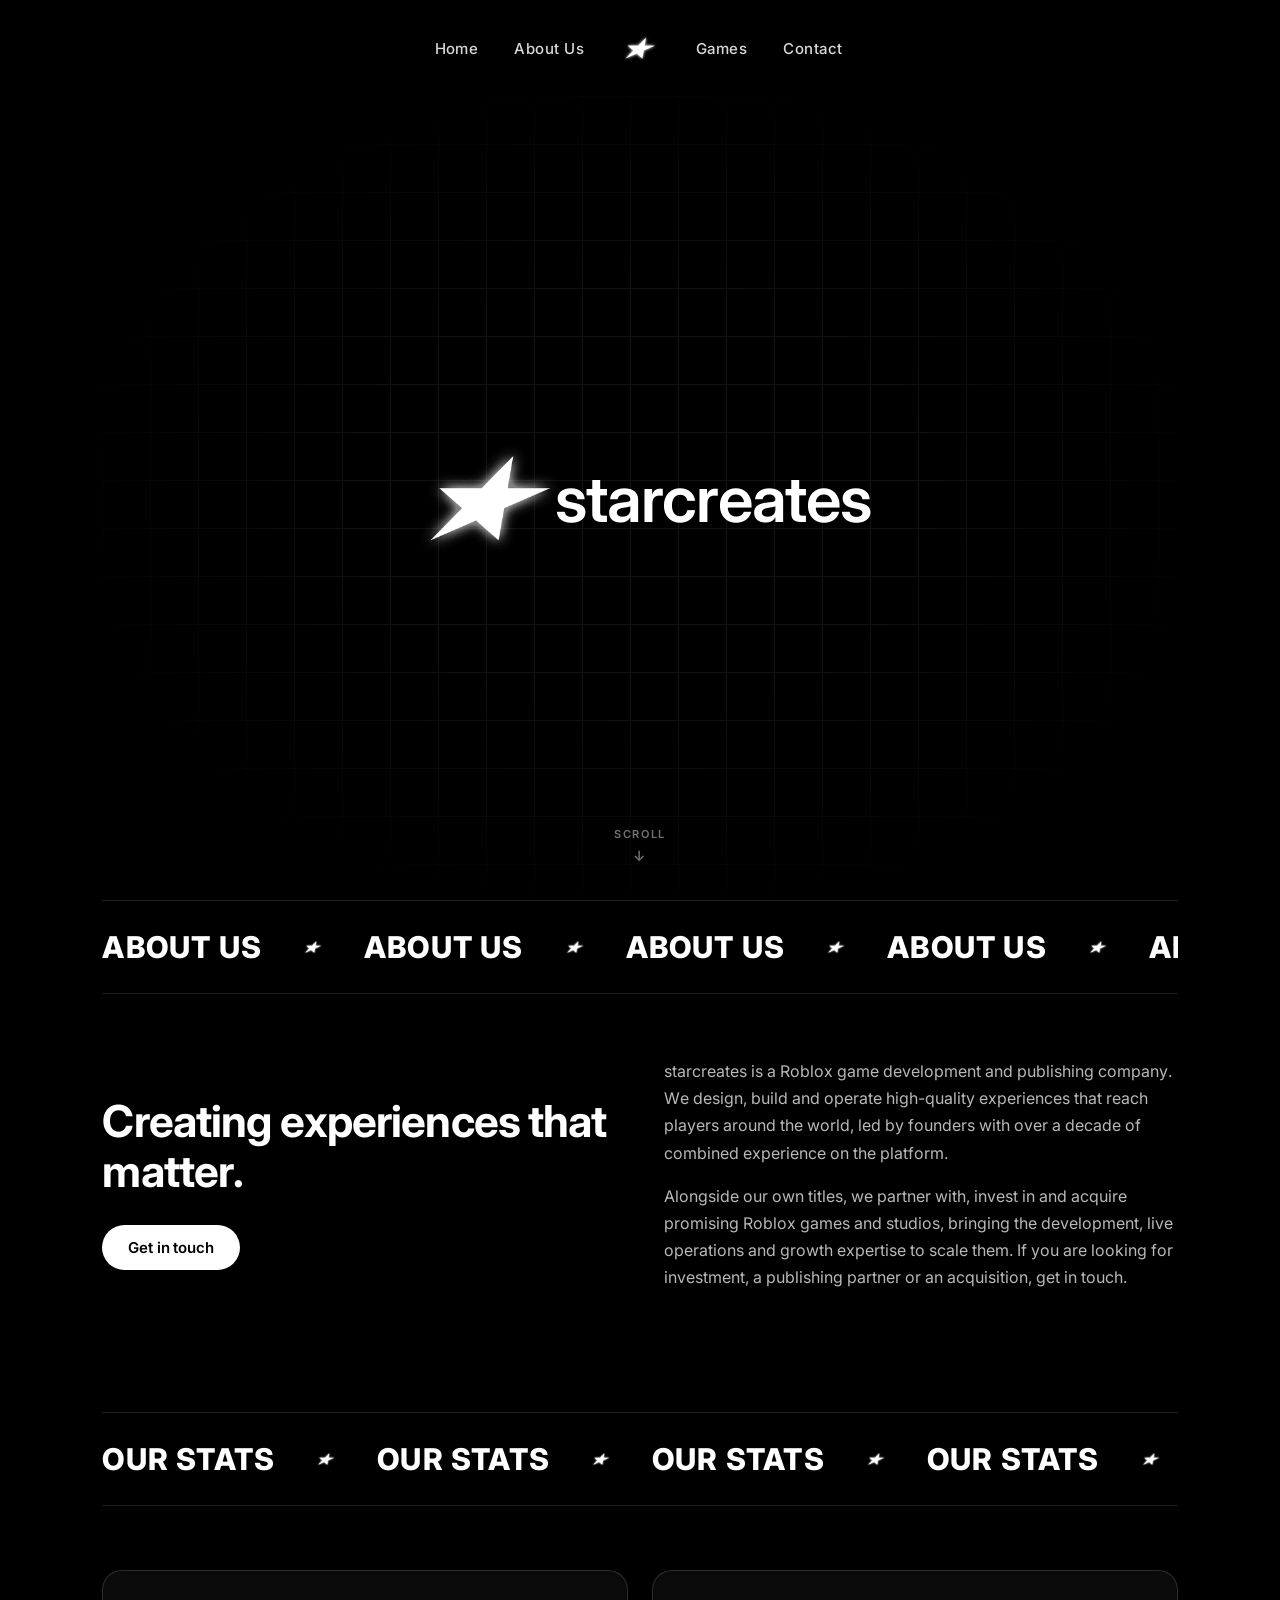
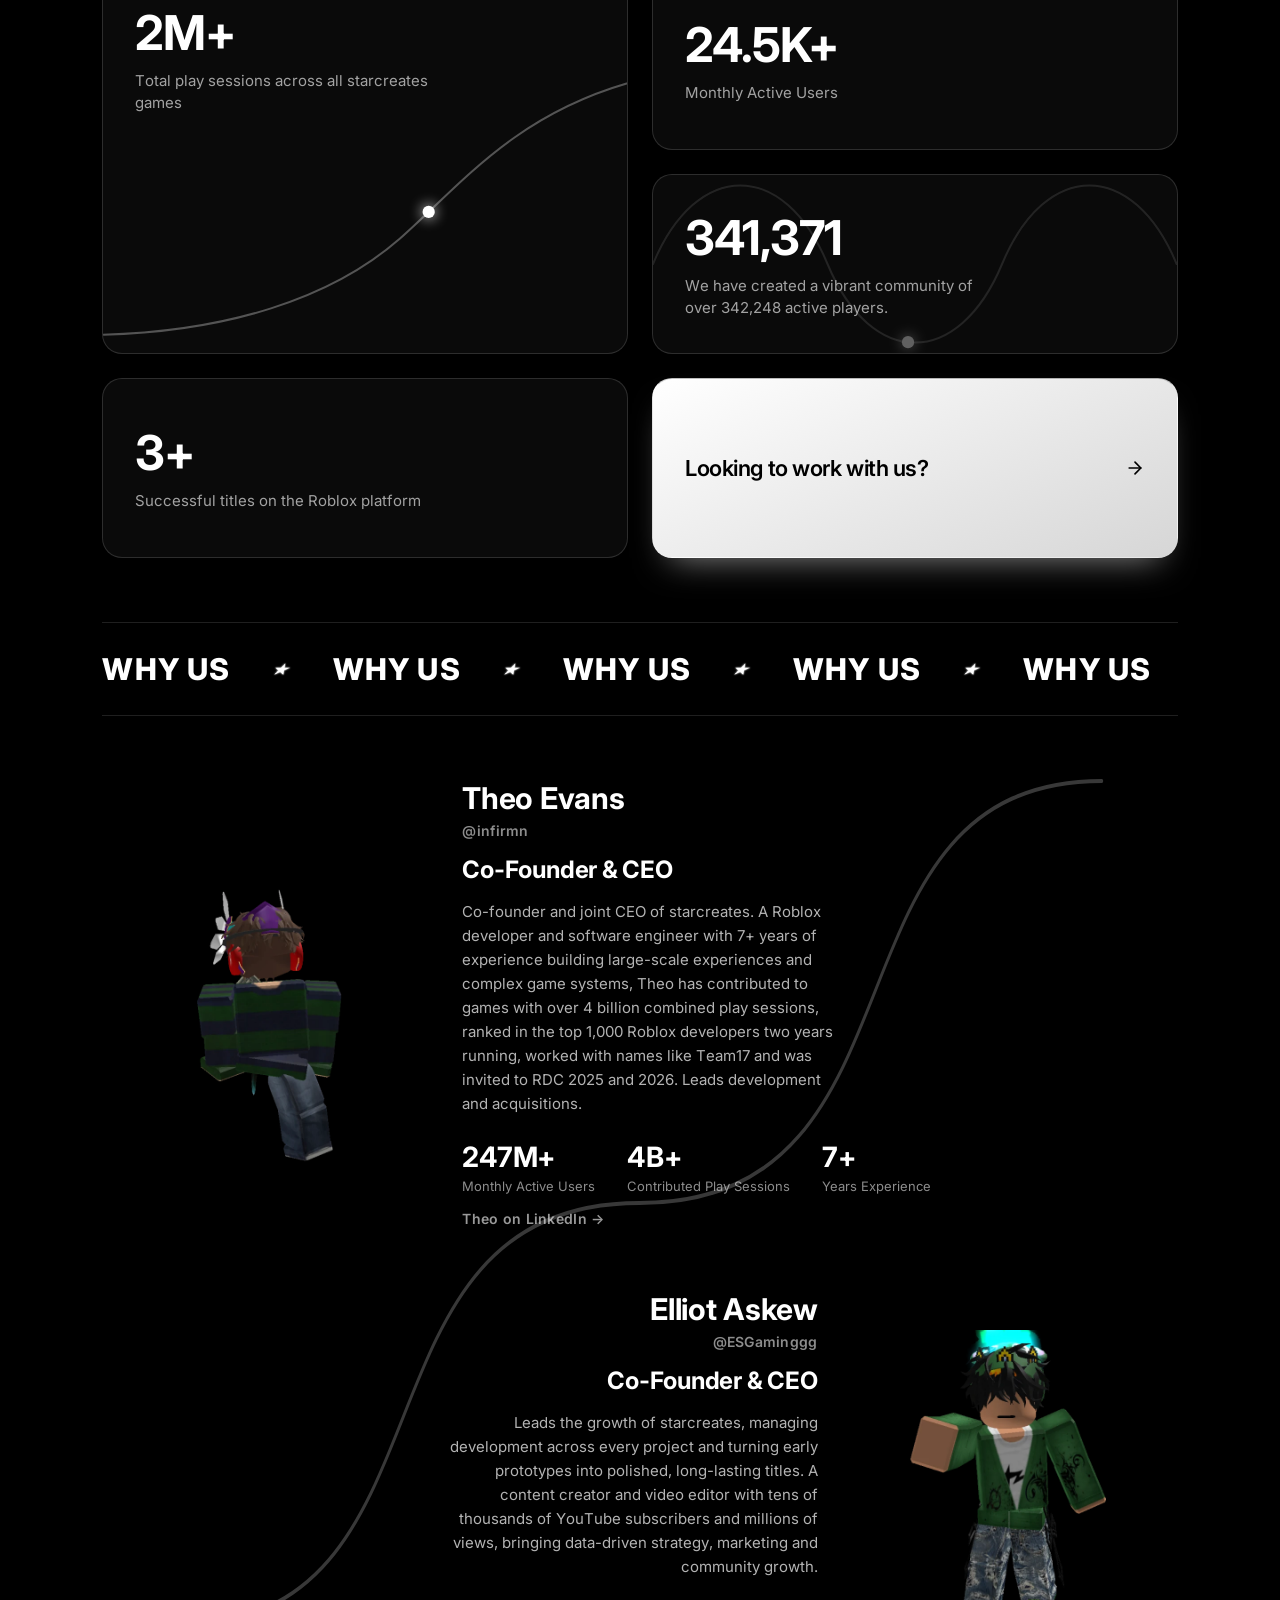
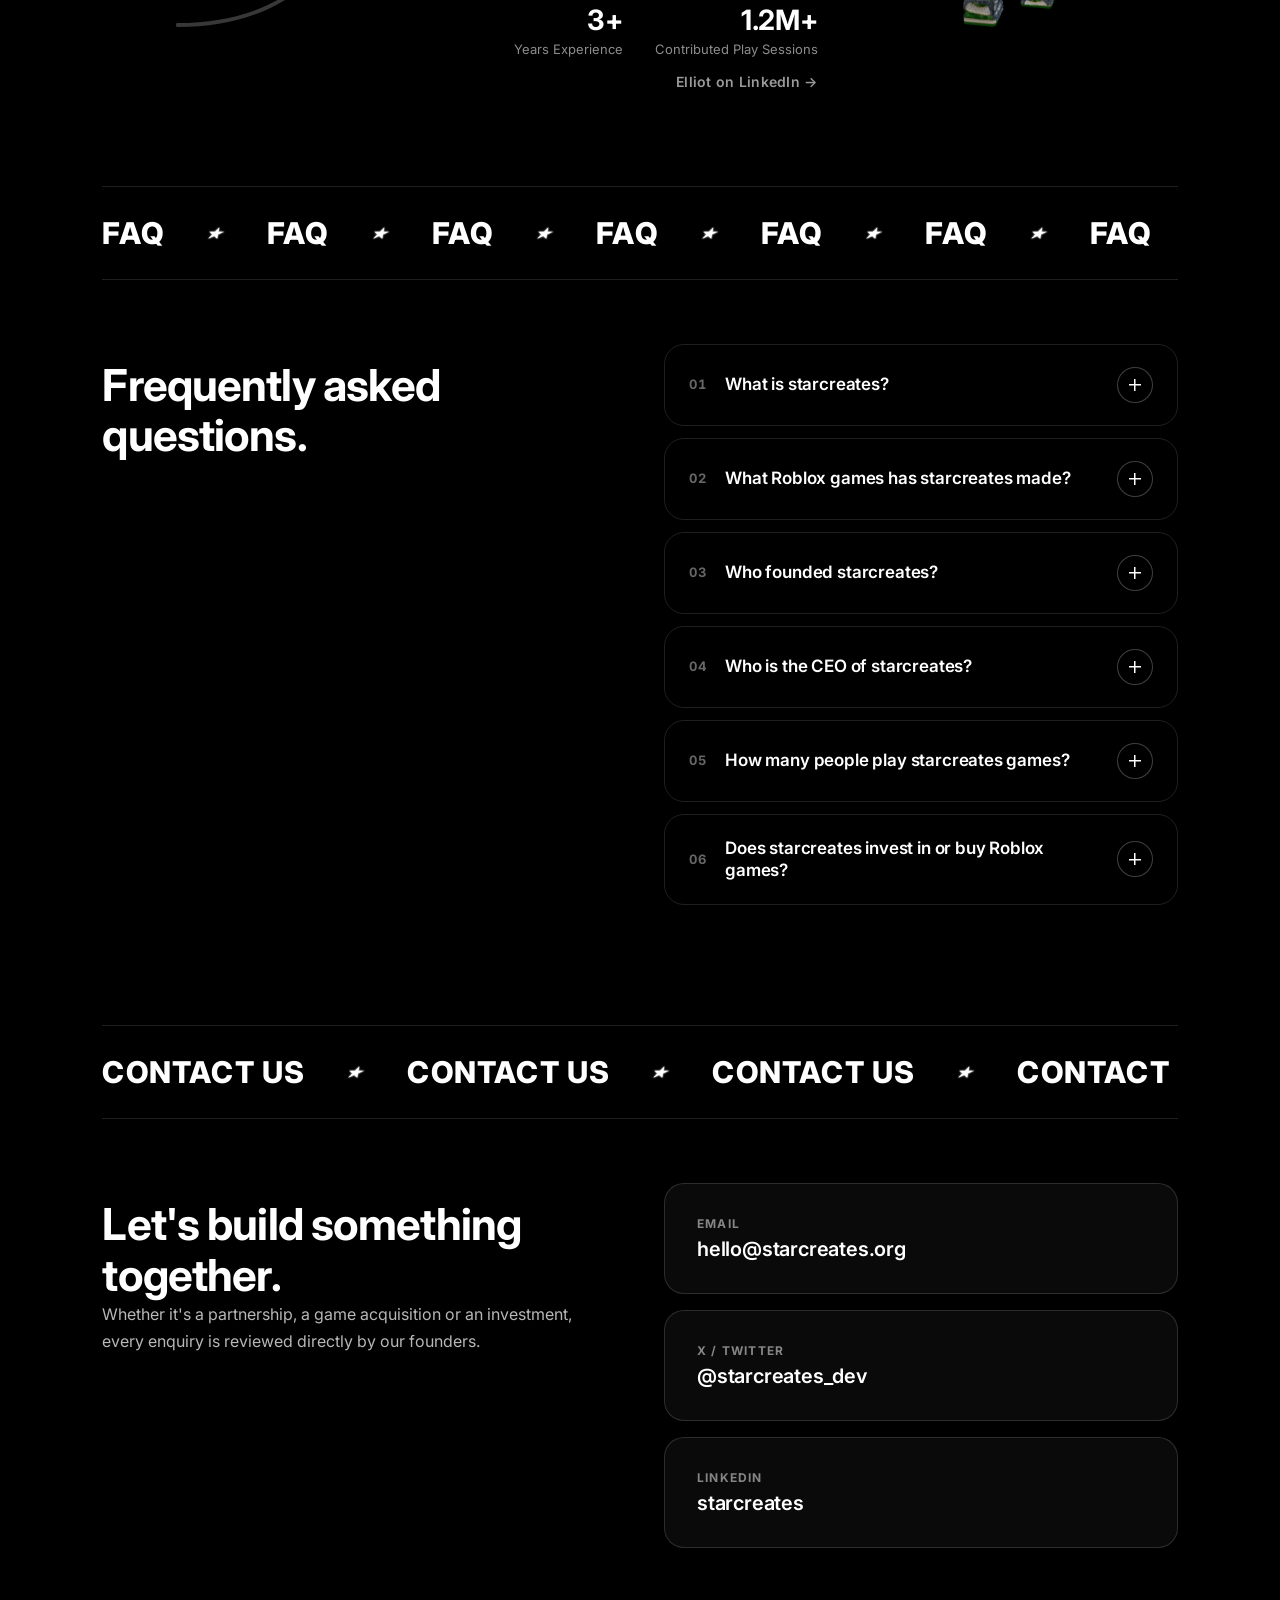
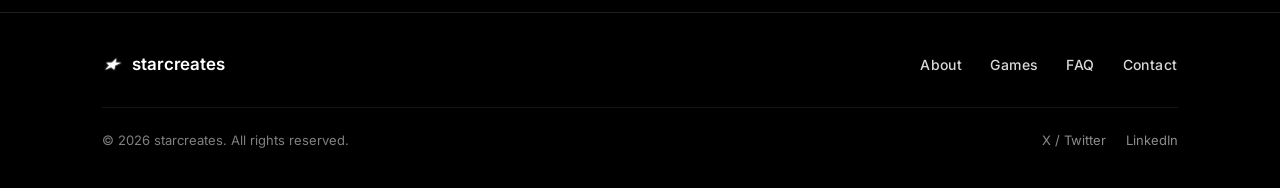
==== commit 72404a6b: "Present founders as equal co-CEOs; polish SEO and copy - Theo Evans and Elliot Askew both Co-Founder" ====
--- a/index.html
+++ b/index.html
@@ -32,7 +32,7 @@
   <link rel="preconnect" href="https://fonts.googleapis.com">
   <link rel="preconnect" href="https://fonts.gstatic.com" crossorigin>
   <link href="https://fonts.googleapis.com/css2?family=Inter:wght@300;400;500;600;700&display=swap" rel="stylesheet">
-  <link rel="stylesheet" href="css/style.css?v=4">
+  <link rel="stylesheet" href="css/style.css?v=6">
   <noscript><style>#loader{display:none}#content{opacity:1}</style></noscript>
 
   <script type="application/ld+json">
@@ -52,7 +52,7 @@
           "height": 512
         },
         "image": "https://starcreates.org/icons/og-image.png",
-        "description": "starcreates is a Roblox game development and publishing company. It develops and operates Roblox experiences including Build or Die and +1 ASMR Keyboard Destruction, and partners with, invests in and acquires Roblox games from other developers.",
+        "description": "starcreates is a Roblox game development and publishing company. starcreates was co-founded by Theo Evans and Elliot Askew, who founded it together and lead it as joint CEOs in an equal partnership. It develops and operates Roblox experiences including Build or Die and +1 ASMR Keyboard Destruction, and partners with, invests in and acquires Roblox games from other developers.",
         "slogan": "Creating experiences that matter.",
         "areaServed": "Worldwide",
         "email": "hello@starcreates.org",
@@ -74,6 +74,7 @@
         "@id": "https://starcreates.org/#website",
         "url": "https://starcreates.org/",
         "name": "starcreates",
+        "alternateName": ["star creates", "starcreates.org"],
         "description": "Roblox game development and publishing company",
         "publisher": { "@id": "https://starcreates.org/#organization" },
         "inLanguage": "en"
@@ -86,7 +87,7 @@
         "familyName": "Evans",
         "alternateName": ["inf", "infirmn"],
         "jobTitle": "Co-Founder & CEO",
-        "description": "Roblox game developer, software engineer and co-founder & CEO of starcreates, with over 7 years of development experience. Has contributed to Roblox games that have collectively surpassed 4 billion play sessions, and was invited to the Roblox Developers Conference (RDC) in 2025 and 2026.",
+        "description": "Theo Evans is a co-founder and CEO of starcreates, which Theo founded together with Elliot Askew and co-leads with Elliot as an equal partner. A Roblox game developer and software engineer with over 7 years of development experience, Theo has contributed to Roblox games that have collectively surpassed 4 billion play sessions, has ranked in the top 1,000 Roblox developers for two years in a row, and was invited to the Roblox Developers Conference (RDC) 2025 and 2026.",
         "worksFor": { "@id": "https://starcreates.org/#organization" },
         "image": "https://starcreates.org/avatars/inf.png",
         "url": "https://starcreates.org/#founders",
@@ -101,7 +102,7 @@
         "familyName": "Askew",
         "alternateName": ["esyt", "ESGaminggg"],
         "jobTitle": "Co-Founder & CEO",
-        "description": "Co-founder & CEO of starcreates, leading company growth, project development and community. Also a content creator and video editor whose YouTube channels have tens of thousands of subscribers and millions of combined views.",
+        "description": "Co-founder & CEO of starcreates, which Elliot founded together with Theo Evans and co-leads with Theo as an equal partner. Leads company growth, project development and community. Also a content creator and video editor whose YouTube channels have tens of thousands of subscribers and millions of combined views.",
         "worksFor": { "@id": "https://starcreates.org/#organization" },
         "image": "https://starcreates.org/avatars/esyt.png",
         "url": "https://starcreates.org/#founders",
@@ -125,7 +126,7 @@
           {
             "@type": "Question",
             "name": "What is starcreates?",
-            "acceptedAnswer": { "@type": "Answer", "text": "starcreates is a Roblox game development and publishing company led by co-founders and CEOs Theo Evans and Elliot Askew. It develops and operates its own Roblox experiences, and partners with, invests in and acquires games from other developers." }
+            "acceptedAnswer": { "@type": "Answer", "text": "starcreates is a Roblox game development and publishing company co-founded by Theo Evans and Elliot Askew, who lead it together as joint CEOs. It develops and operates its own Roblox experiences, and partners with, invests in and acquires games from other developers." }
           },
           {
             "@type": "Question",
@@ -135,7 +136,12 @@
           {
             "@type": "Question",
             "name": "Who founded starcreates?",
-            "acceptedAnswer": { "@type": "Answer", "text": "starcreates was co-founded by Theo Evans (@infirmn) and Elliot Askew (@ESGaminggg), who both serve as Co-Founder & CEO. Theo is a Roblox developer and software engineer with over 7 years of experience who has contributed to games with more than 4 billion combined play sessions. Elliot leads growth, development and community, and is a content creator with millions of views across YouTube and social media." }
+            "acceptedAnswer": { "@type": "Answer", "text": "starcreates was co-founded by Theo Evans (@infirmn) and Elliot Askew (@ESGaminggg), who started the company together as a team. Both are co-founders and both serve as CEO. Theo is a Roblox developer and software engineer with over 7 years of experience who has contributed to games with more than 4 billion combined play sessions, has ranked in the top 1,000 Roblox developers two years running and was invited to RDC 2025 and 2026. Elliot leads growth, development and community, and is a content creator with millions of views across YouTube and social media." }
+          },
+          {
+            "@type": "Question",
+            "name": "Who is the CEO of starcreates?",
+            "acceptedAnswer": { "@type": "Answer", "text": "starcreates has two CEOs who run the company as equal partners: Theo Evans and Elliot Askew, who co-founded starcreates together and are both Co-Founder & CEO. Theo leads development and acquisitions; Elliot leads growth, community and content." }
           },
           {
             "@type": "Question",
@@ -345,7 +351,7 @@
             <span class="founder-name">Theo Evans</span>
             <span class="founder-handle">@infirmn</span>
             <h3 class="founder-role reveal-text">Co-Founder &amp; CEO</h3>
-            <p class="founder-bio reveal-text">Roblox developer and software engineer with 7+ years of experience building large-scale experiences and complex game systems. Has contributed to games with over 4 billion combined play sessions, worked with names like Team17, and was invited to RDC 2025 and 2026. Leads development and acquisitions at starcreates.</p>
+            <p class="founder-bio reveal-text">Co-founder and joint CEO of starcreates. A Roblox developer and software engineer with 7+ years of experience building large-scale experiences and complex game systems, Theo has contributed to games with over 4 billion combined play sessions, ranked in the top 1,000 Roblox developers two years running, worked with names like Team17 and was invited to RDC 2025 and 2026. Leads development and acquisitions.</p>
             <div class="founder-stats">
               <div class="founder-stat">
                 <div class="founder-stat-value" data-count="250" data-suffix="M+">250M+</div>
@@ -370,7 +376,7 @@
             <span class="founder-name">Elliot Askew</span>
             <span class="founder-handle">@ESGaminggg</span>
             <h3 class="founder-role reveal-text">Co-Founder &amp; CEO</h3>
-            <p class="founder-bio reveal-text">Leads the growth of starcreates, managing development across every project and turning small prototypes into polished, long-lasting titles. A content creator and video editor with tens of thousands of YouTube subscribers and millions of views, bringing data-driven strategy, marketing and community growth.</p>
+            <p class="founder-bio reveal-text">Leads the growth of starcreates, managing development across every project and turning early prototypes into polished, long-lasting titles. A content creator and video editor with tens of thousands of YouTube subscribers and millions of views, bringing data-driven strategy, marketing and community growth.</p>
             <div class="founder-stats">
               <div class="founder-stat">
                 <div class="founder-stat-value" data-count="3" data-suffix="+">3+</div>
@@ -420,7 +426,7 @@
         <div class="faq-list">
           <details class="faq-item">
             <summary class="faq-question">What is starcreates?</summary>
-            <p class="faq-answer">starcreates is a Roblox game development and publishing company led by co-founders and CEOs Theo Evans and Elliot Askew. We develop and operate our own Roblox experiences, and partner with, invest in and acquire games from other developers.</p>
+            <p class="faq-answer">starcreates is a Roblox game development and publishing company co-founded by Theo Evans and Elliot Askew, who lead it together as joint CEOs. We develop and operate our own Roblox experiences, and partner with, invest in and acquire games from other developers.</p>
           </details>
           <details class="faq-item">
             <summary class="faq-question">What Roblox games has starcreates made?</summary>
@@ -428,7 +434,11 @@
           </details>
           <details class="faq-item">
             <summary class="faq-question">Who founded starcreates?</summary>
-            <p class="faq-answer">starcreates was co-founded by <a href="https://www.linkedin.com/in/theo-at-starcreates/" target="_blank" rel="noopener">Theo Evans</a> (@infirmn) and <a href="https://www.linkedin.com/in/elliot-askew/" target="_blank" rel="noopener">Elliot Askew</a> (@ESGaminggg), who both serve as Co-Founder &amp; CEO. Theo is a Roblox developer and software engineer with over 7 years of experience who has contributed to games with more than 4 billion combined play sessions. Elliot leads growth, development and community, and is a content creator with millions of views across YouTube and social media.</p>
+            <p class="faq-answer">starcreates was co-founded by <a href="https://www.linkedin.com/in/theo-at-starcreates/" target="_blank" rel="noopener">Theo Evans</a> (@infirmn) and <a href="https://www.linkedin.com/in/elliot-askew/" target="_blank" rel="noopener">Elliot Askew</a> (@ESGaminggg), who started the company together as a team. Both are co-founders and both serve as CEO. Theo is a Roblox developer and software engineer with over 7 years of experience who has contributed to games with more than 4 billion combined play sessions, has ranked in the top 1,000 Roblox developers two years running and was invited to RDC 2025 and 2026. Elliot leads growth, development and community, and is a content creator with millions of views across YouTube and social media.</p>
+          </details>
+          <details class="faq-item">
+            <summary class="faq-question">Who is the CEO of starcreates?</summary>
+            <p class="faq-answer">starcreates has two CEOs who run the company as equal partners: Theo Evans and Elliot Askew, who co-founded starcreates together and are both Co-Founder &amp; CEO. Theo leads development and acquisitions; Elliot leads growth, community and content.</p>
           </details>
           <details class="faq-item">
             <summary class="faq-question">How many people play starcreates games?</summary>
@@ -518,6 +528,6 @@
     </div>
   </footer>
 
-  <script src="js/main.js?v=3"></script>
+  <script src="js/main.js?v=4"></script>
 </body>
 </html>
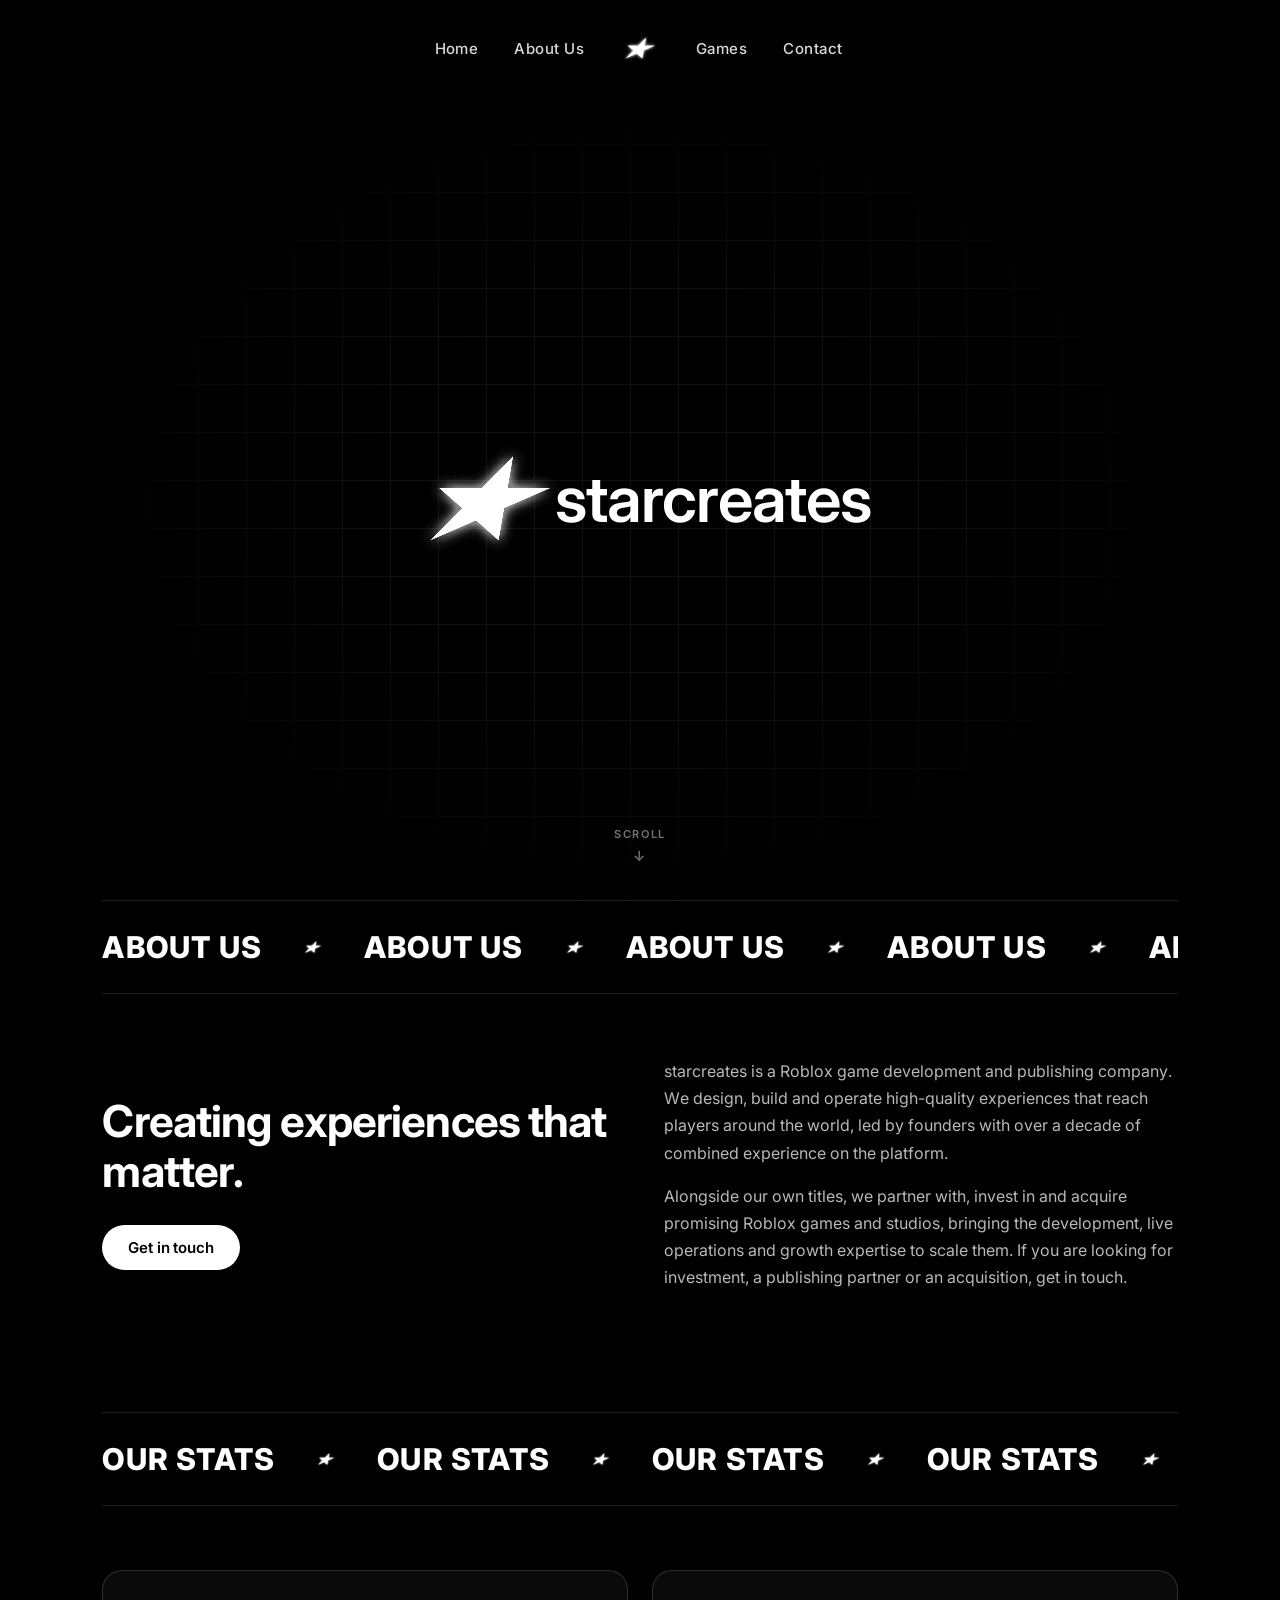
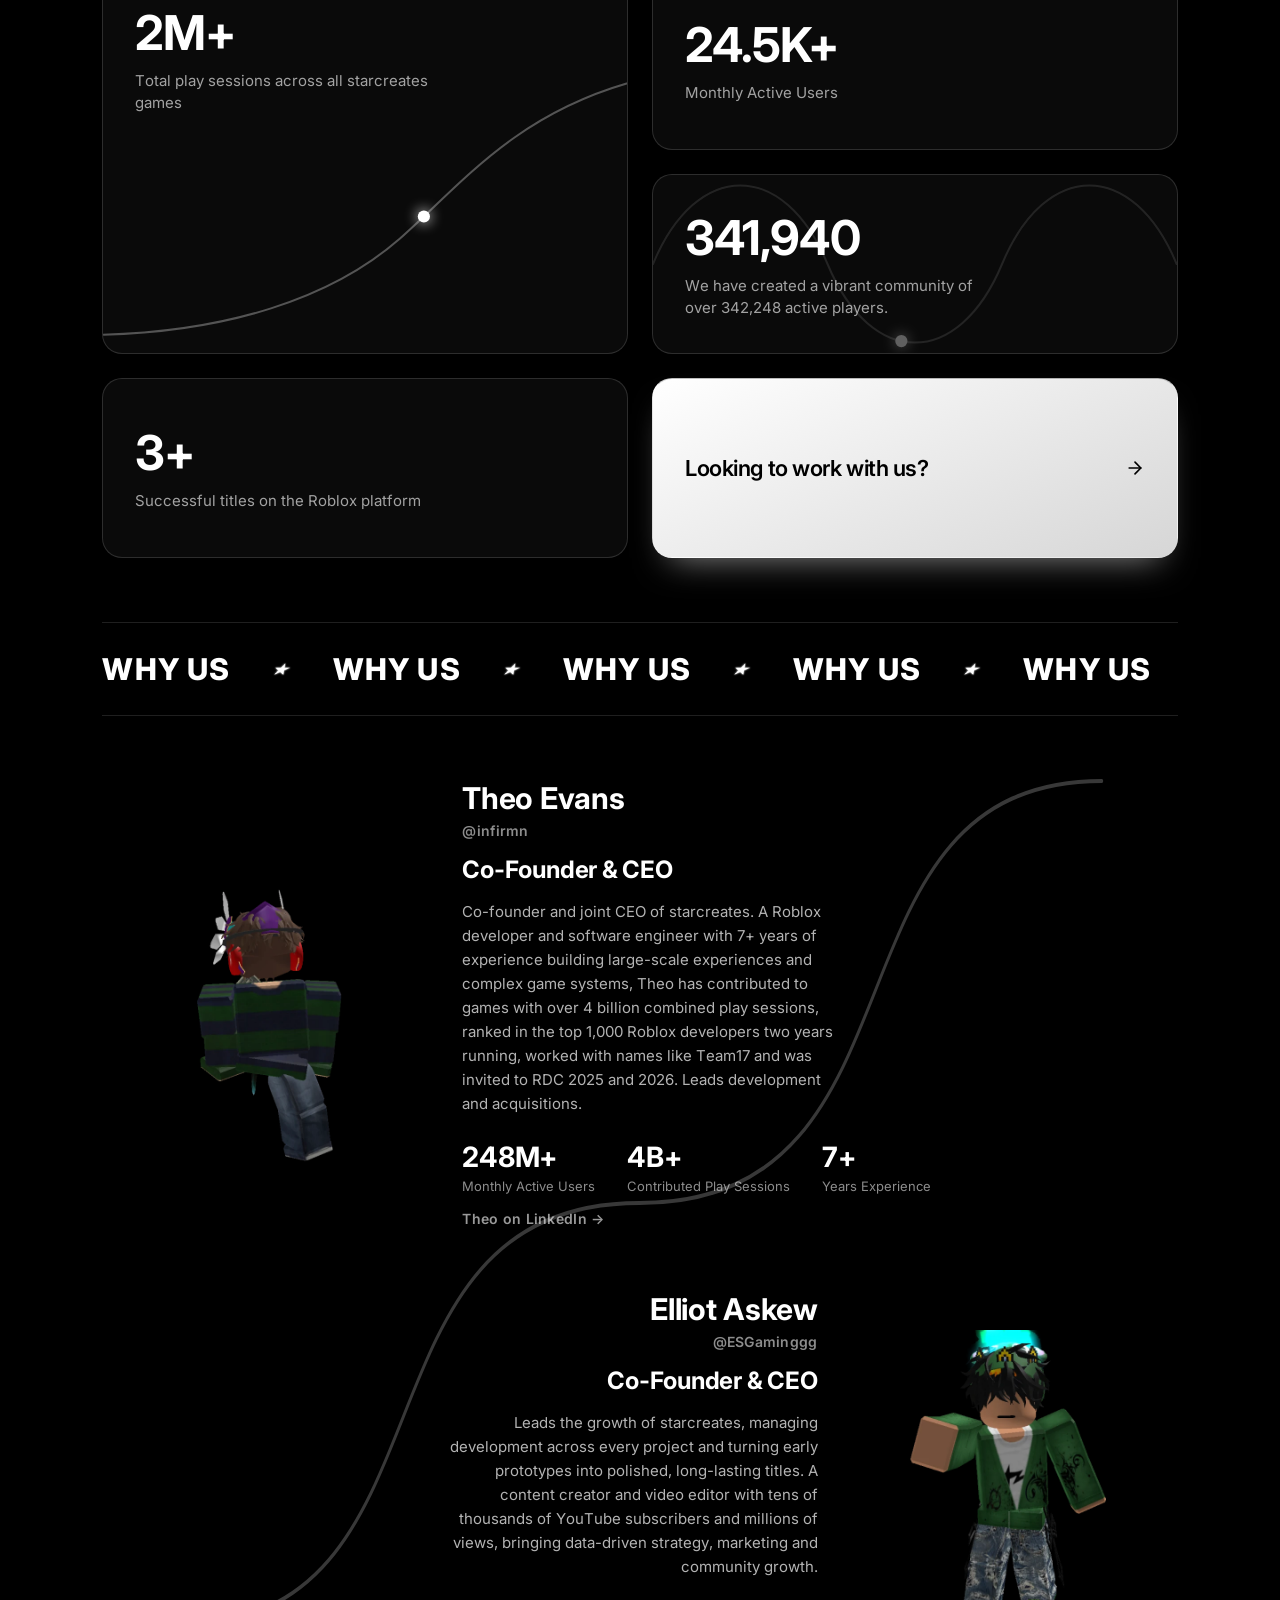
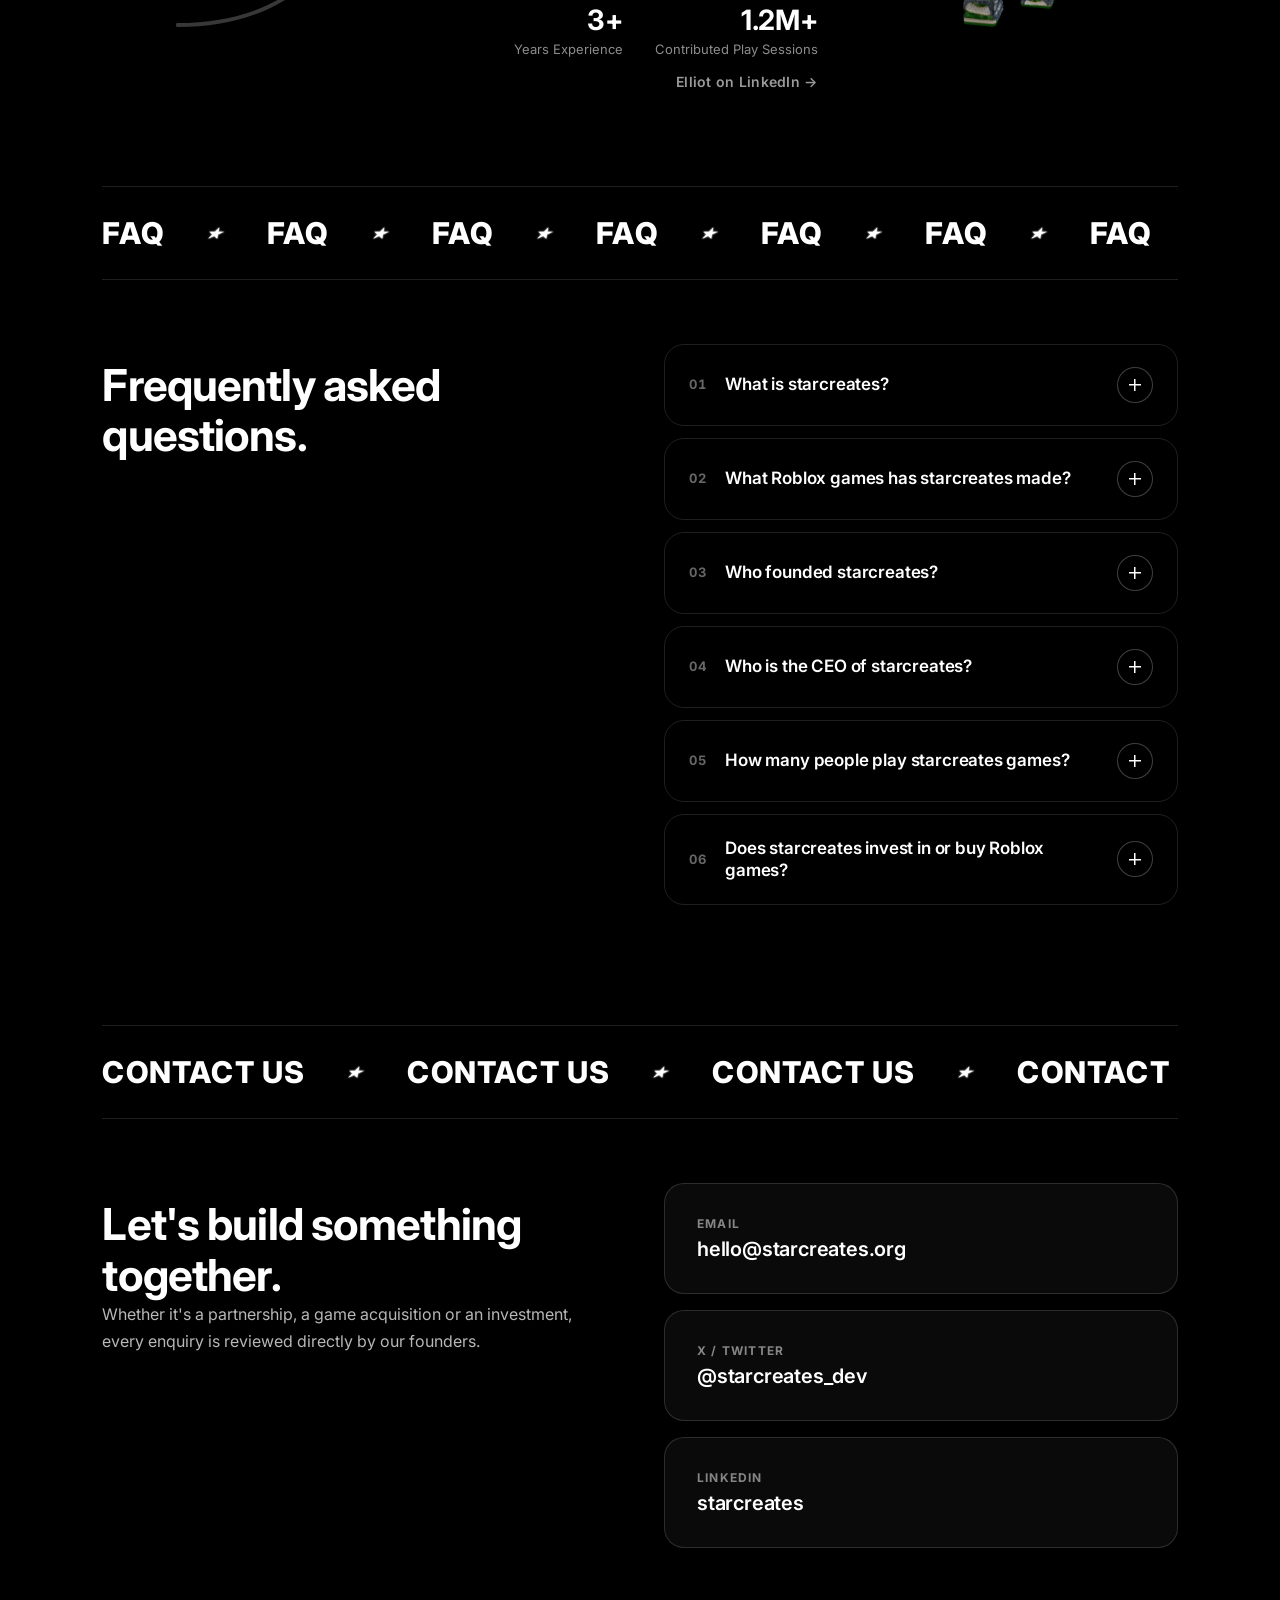
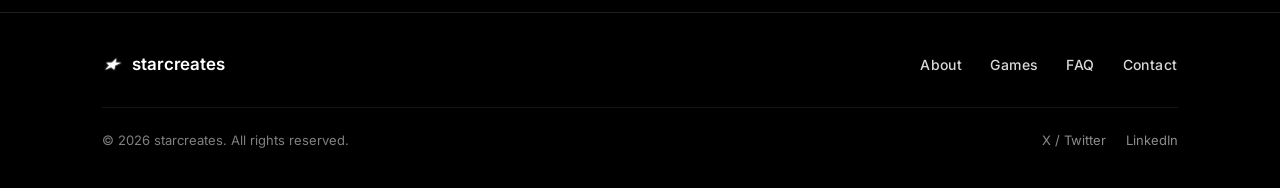
==== commit 4e542571: "Use plain 'starcreates' for home page title, OG titles and h1 Co-Authored-By: Claude Opus 5.5 <norep" ====
--- a/index.html
+++ b/index.html
@@ -3,7 +3,7 @@
 <head>
   <meta charset="UTF-8">
   <meta name="viewport" content="width=device-width, initial-scale=1.0">
-  <title>starcreates | Roblox Game Development &amp; Publishing Company</title>
+  <title>starcreates</title>
   <meta name="description" content="starcreates is a Roblox game development and publishing company behind Build or Die and +1 ASMR Keyboard Destruction. 2M+ play sessions. We develop, publish, invest in and acquire Roblox experiences.">
   <meta name="robots" content="index, follow, max-image-preview:large, max-snippet:-1">
   <link rel="canonical" href="https://starcreates.org/">
@@ -11,7 +11,7 @@
 
   <meta property="og:type" content="website">
   <meta property="og:site_name" content="starcreates">
-  <meta property="og:title" content="starcreates – Roblox Game Development &amp; Publishing">
+  <meta property="og:title" content="starcreates">
   <meta property="og:description" content="We develop, publish and acquire Roblox experiences, including Build or Die and +1 ASMR Keyboard Destruction. 2M+ play sessions and counting.">
   <meta property="og:url" content="https://starcreates.org/">
   <meta property="og:image" content="https://starcreates.org/icons/og-image.png">
@@ -21,7 +21,7 @@
   <meta property="og:locale" content="en_GB">
   <meta name="twitter:card" content="summary_large_image">
   <meta name="twitter:site" content="@starcreates_dev">
-  <meta name="twitter:title" content="starcreates – Roblox Game Development &amp; Publishing">
+  <meta name="twitter:title" content="starcreates">
   <meta name="twitter:description" content="We develop, publish and acquire Roblox experiences, including Build or Die and +1 ASMR Keyboard Destruction. 2M+ play sessions and counting.">
   <meta name="twitter:image" content="https://starcreates.org/icons/og-image.png">
 
@@ -113,7 +113,7 @@
         "@type": "WebPage",
         "@id": "https://starcreates.org/#webpage",
         "url": "https://starcreates.org/",
-        "name": "starcreates | Roblox Game Development & Publishing Company",
+        "name": "starcreates",
         "isPartOf": { "@id": "https://starcreates.org/#website" },
         "about": { "@id": "https://starcreates.org/#organization" },
         "primaryImageOfPage": "https://starcreates.org/icons/og-image.png",
@@ -181,7 +181,7 @@
 
   <main id="content">
     <section class="hero" id="hero">
-      <h1 class="sr-only" style="position:absolute;width:1px;height:1px;margin:-1px;padding:0;overflow:hidden;clip:rect(0,0,0,0);white-space:nowrap;border:0">starcreates – Roblox Game Development &amp; Publishing Company</h1>
+      <h1 class="sr-only" style="position:absolute;width:1px;height:1px;margin:-1px;padding:0;overflow:hidden;clip:rect(0,0,0,0);white-space:nowrap;border:0">starcreates</h1>
       <div class="hero-brand" id="heroBrand" aria-hidden="true">
         <img src="icons/logo-512.png" alt="" class="hero-icon" id="heroIcon">
         <span class="hero-text" id="heroText" data-text="star creates"></span>
